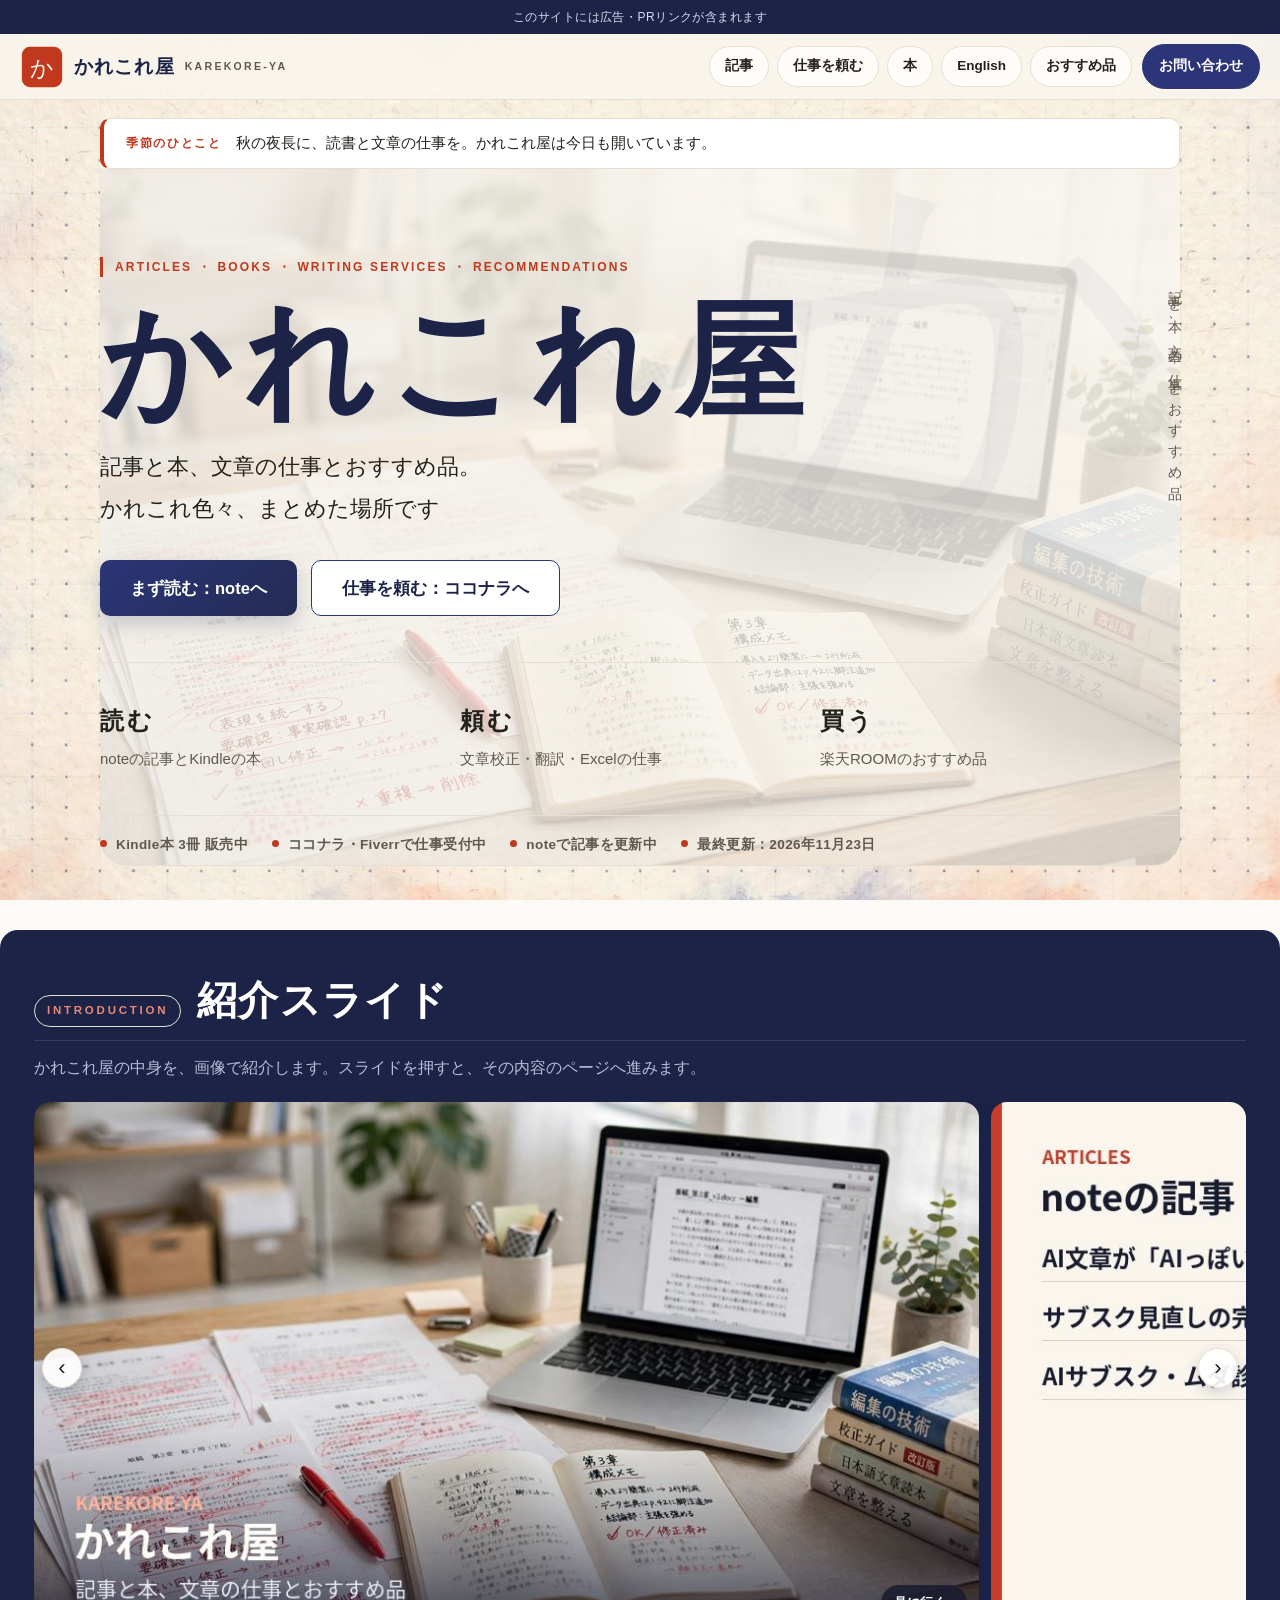
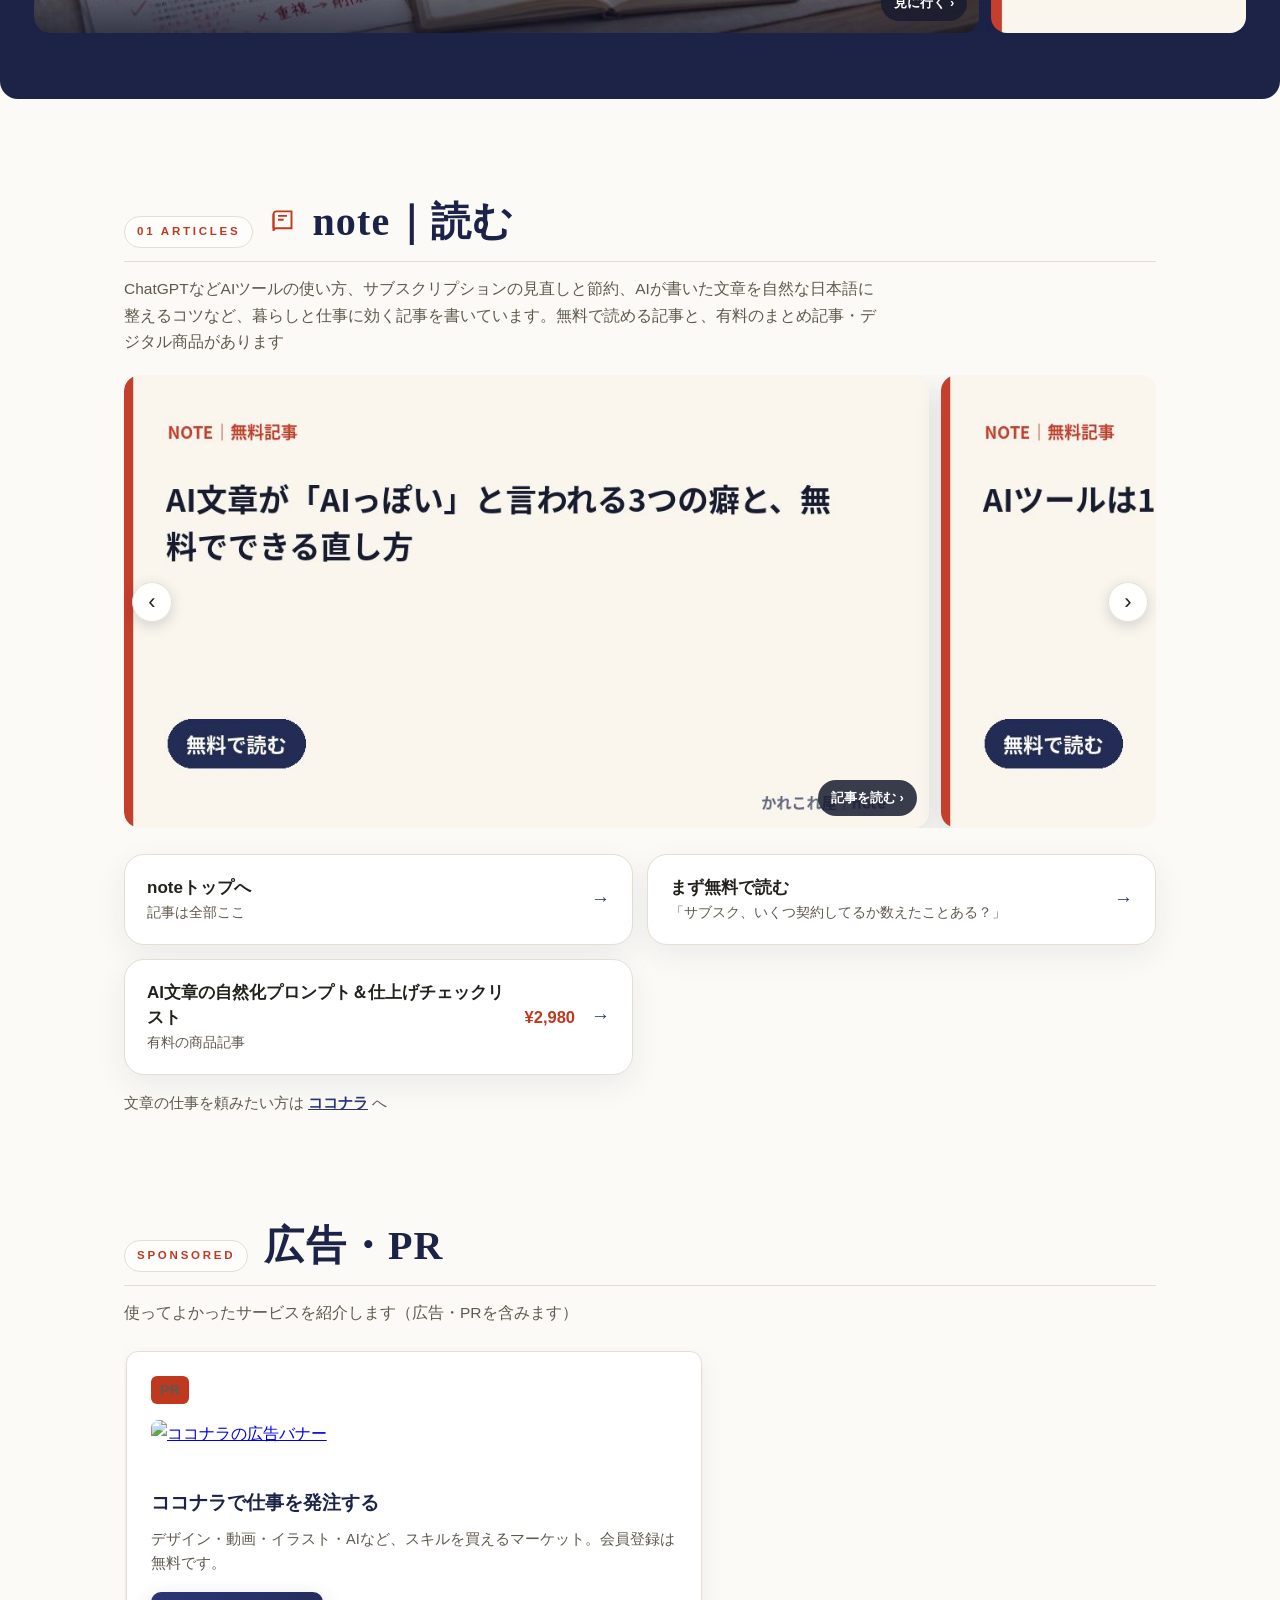
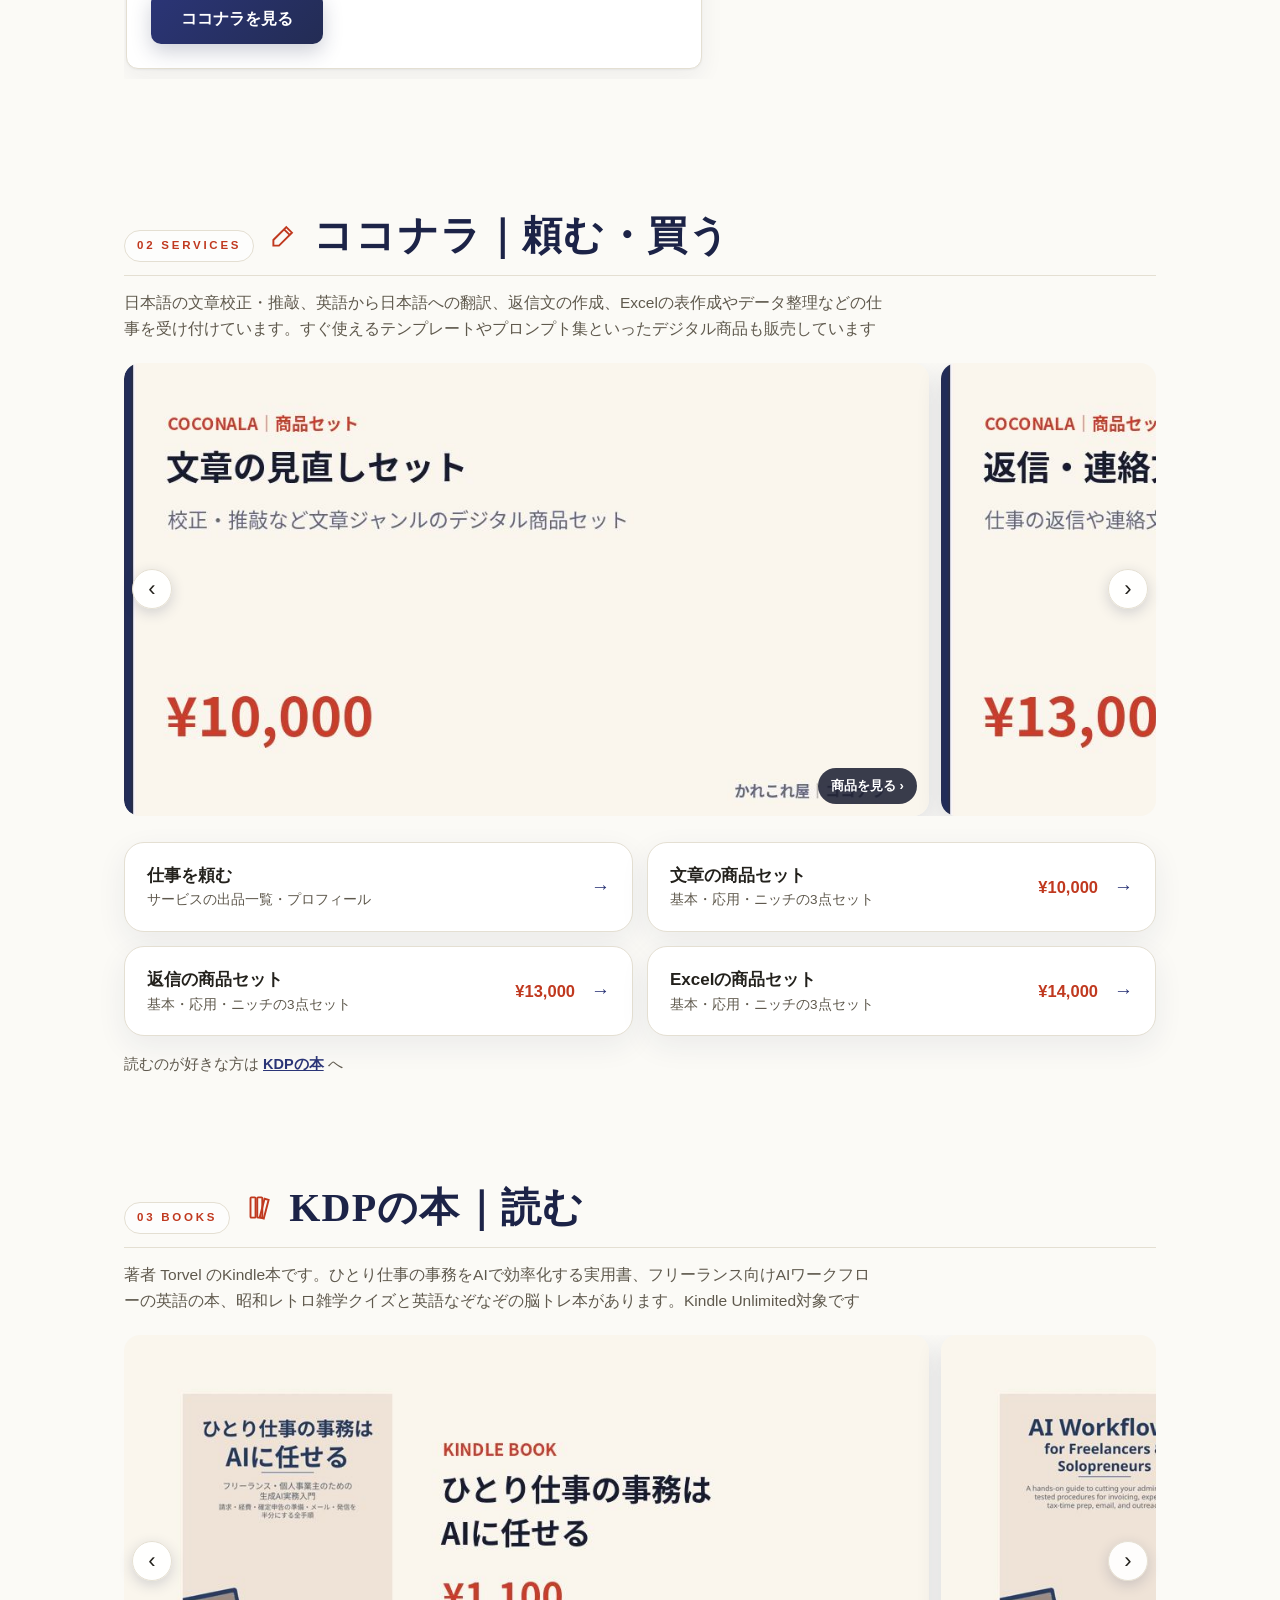
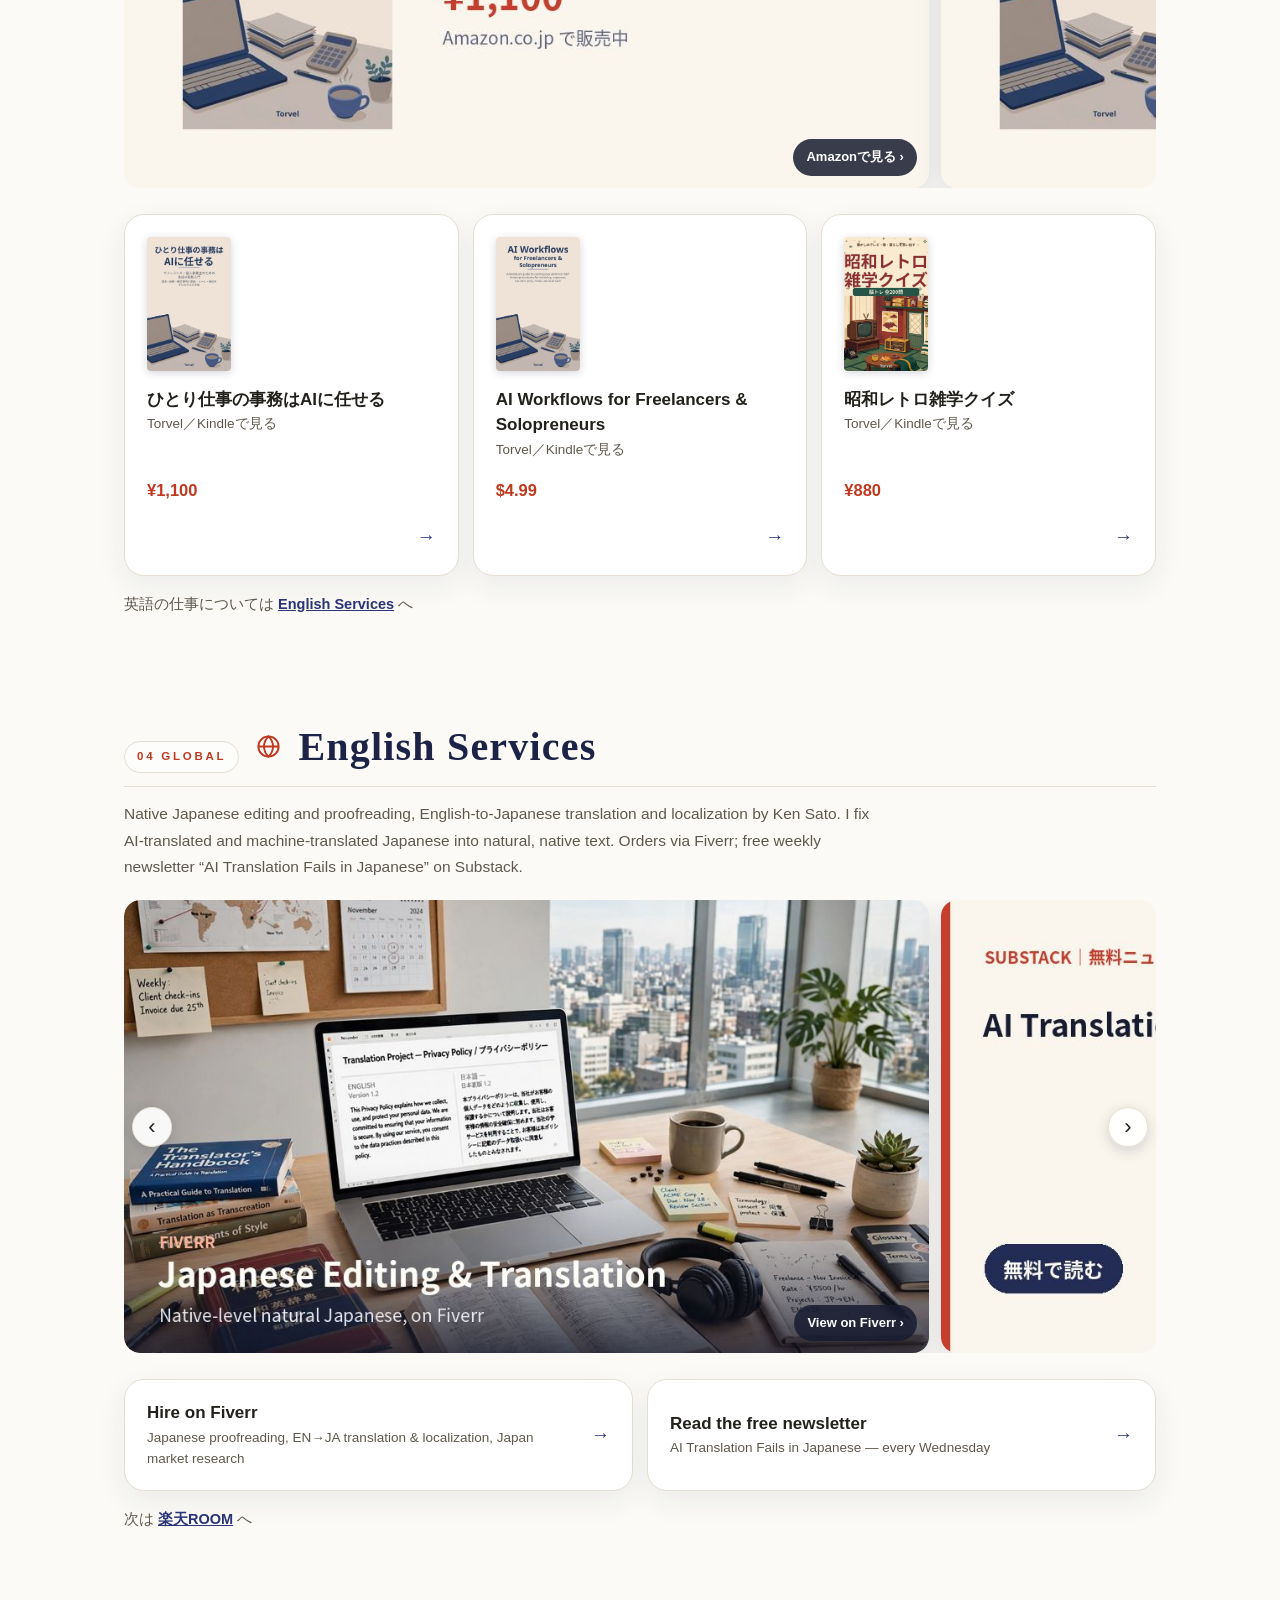
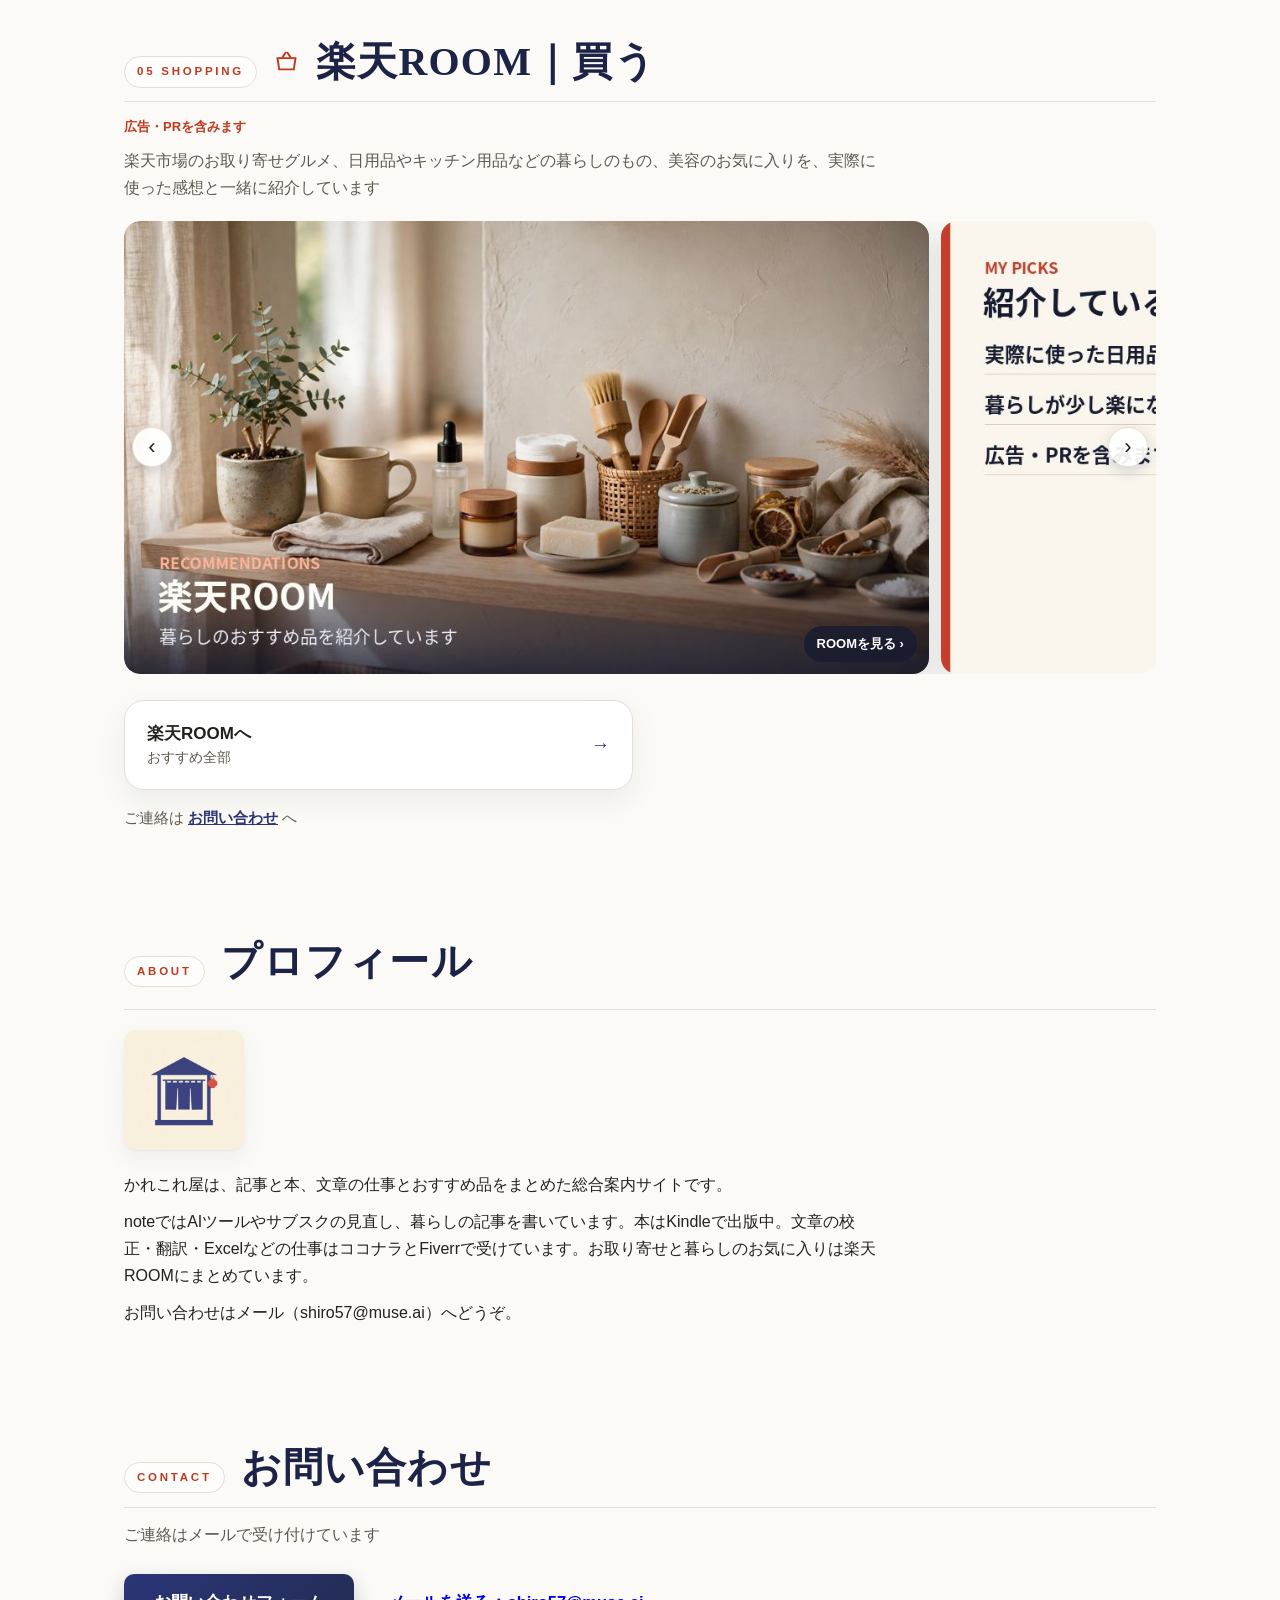
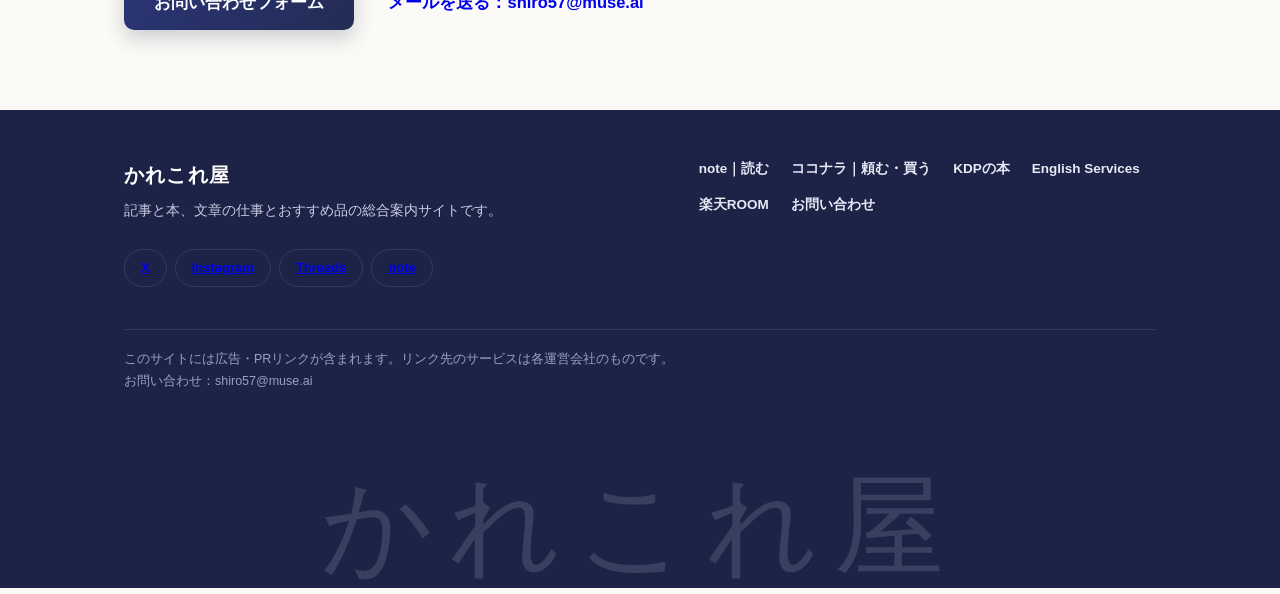
==== index.html @ 823bec9e "スマホ用ナビ修正とクリック計測を追加" ====
<!DOCTYPE html>
<html lang="ja">
<head>
<meta charset="UTF-8">
<meta name="viewport" content="width=device-width, initial-scale=1.0">
<title>かれこれ屋｜note・ココナラ・本・英語の仕事の総合案内</title>
<meta name="description" content="かれこれ屋は、noteの記事、Kindle本（著者Torvel）、ココナラでの文章校正・英日翻訳・Excelの仕事、Fiverrでの英語の仕事、楽天ROOMのおすすめ品をまとめた総合案内サイトです。">
<meta name="google-site-verification" content="1t5EFCHy7jXdYeujJz_6-UeLMoJrfFnSsvz6dBsn7J8">
<link rel="canonical" href="https://kendesk.github.io/">
<meta property="og:type" content="website">
<meta property="og:site_name" content="かれこれ屋">
<meta property="og:title" content="かれこれ屋｜note・ココナラ・本・英語の仕事の総合案内">
<meta property="og:description" content="記事と本、文章の仕事とおすすめ品。かれこれ色々、まとめた場所です。">
<meta property="og:url" content="https://kendesk.github.io/">
<meta property="og:image" content="https://kendesk.github.io/assets/ogp.jpg">
<meta property="og:image:width" content="1200">
<meta property="og:image:height" content="630">
<meta name="twitter:card" content="summary_large_image">
<meta name="twitter:title" content="かれこれ屋｜note・ココナラ・本・英語の仕事の総合案内">
<meta name="twitter:description" content="記事と本、文章の仕事とおすすめ品。かれこれ色々、まとめた場所です。">
<meta name="twitter:image" content="https://kendesk.github.io/assets/ogp.jpg">
<link rel="icon" href="favicon.ico">
<link rel="icon" type="image/png" sizes="192x192" href="assets/icon-192.png">
<link rel="apple-touch-icon" href="assets/apple-touch-icon.png">
<link rel="stylesheet" href="style.css">
<script type="application/ld+json">
{
  "@context": "https://schema.org",
  "@type": "ProfilePage",
  "mainEntity": {
    "@type": "Person",
    "name": "かれこれ屋",
    "description": "記事と本、文章の仕事とおすすめ品をまとめた総合案内サイト。",
    "email": "shiro57@muse.ai",
    "sameAs": [
      "https://note.com/yumi_ai_",
      "https://coconala.com/users/6410284",
      "https://www.fiverr.com/japanese_editor",
      "https://japaneseeditor.substack.com",
      "https://room.rakuten.co.jp/room_d8daecaa26/items",
      "https://www.instagram.com/yumi_826_",
      "https://www.threads.com/@yumi_826_",
      "https://x.com/japanese_editor"
    ]
  }
}
</script>
<script type="application/ld+json">
{"@context":"https://schema.org","@type":"FAQPage","mainEntity":[
{"@type":"Question","name":"仕事の依頼はどこからできますか？","acceptedAnswer":{"@type":"Answer","text":"ココナラとFiverrの各サービスページからお願いしています。"}},
{"@type":"Question","name":"料金の目安を教えてください","acceptedAnswer":{"@type":"Answer","text":"セットの目安は、文章 ¥10,000／返信 ¥13,000／Excel ¥14,000 です。単品サービスも各ページに載せています。"}},
{"@type":"Question","name":"納期はどれくらいですか？","acceptedAnswer":{"@type":"Answer","text":"内容によって変わります。各サービスページに目安を書いていますので、注文前にご確認ください。"}},
{"@type":"Question","name":"支払い方法は？","acceptedAnswer":{"@type":"Answer","text":"お支払いはココナラ／Fiverrの仕組みを通していただく形です。このサイトから直接お支払いいただくことはありません。"}},
{"@type":"Question","name":"本や有料記事はどこで買えますか？","acceptedAnswer":{"@type":"Answer","text":"本はAmazon（Kindle）、記事はnoteの各ページからご購入いただけます。"}}
]}
</script>
</head>
<body>
<p class="topbar">このサイトには広告・PRリンクが含まれます</p>

<header class="site-header">
  <a class="brand" href="#top" aria-label="かれこれ屋 トップへ">
    <span class="brand-mark" aria-hidden="true"><svg viewBox="0 0 48 48" width="44" height="44"><rect x="2" y="2" width="44" height="44" rx="9" fill="#C0391F"/><text x="24" y="34" text-anchor="middle" font-size="25" fill="#FFF7EA" font-family="Hiragino Mincho ProN, Yu Mincho, serif">か</text></svg></span>
    <span class="brand-name">かれこれ屋</span>
    <span class="brand-en">KAREKORE-YA</span>
  </a>
  <nav class="site-nav" aria-label="主な案内">
    <a href="#note">記事</a>
    <a href="#coconala">仕事を頼む</a>
    <a href="#books">本</a>
    <a href="#english">English</a>
    <a href="#room">おすすめ品</a>
    <a class="nav-cta" href="#contact">お問い合わせ</a>
  </nav>
</header>
<div class="season-bar"><span class="season-label">季節のひとこと</span><p>秋の夜長に、読書と文章の仕事を。かれこれ屋は今日も開いています。</p></div>

<header class="hero" id="top">
 <div class="hero-text">
  <p class="hero-kicker">ARTICLES ・ BOOKS ・ WRITING SERVICES ・ RECOMMENDATIONS</p>
  <h1>かれこれ屋</h1>
  <p class="hero-copy">記事と本、文章の仕事とおすすめ品。<br>かれこれ色々、まとめた場所です</p>
  <div class="hero-buttons">
    <a class="btn btn-main" href="https://note.com/yumi_ai_" data-goatcounter-click="note-yumi-ai">まず読む：noteへ</a>
    <a class="btn btn-sub" href="https://coconala.com/users/6410284" data-goatcounter-click="coconala-6410284">仕事を頼む：ココナラへ</a>
  </div>
  <ul class="hero-lines">
    <li><strong>読む</strong>noteの記事とKindleの本</li>
    <li><strong>頼む</strong>文章校正・翻訳・Excelの仕事</li>
    <li><strong>買う</strong>楽天ROOMのおすすめ品</li>
  </ul>
 </div>
 <p class="hero-vertical" aria-hidden="true">記事と本、文章の仕事とおすすめ品</p>
    <img class="hero-visual" src="assets/keyvisual2.svg" alt="かれこれ屋のキービジュアル（店先と作業机のイラスト）" width="640" height="360">
  <ul class="trust-line">
    <li>Kindle本 3冊 販売中</li>
    <li>ココナラ・Fiverrで仕事受付中</li>
    <li>noteで記事を更新中</li>
    <li>最終更新：2026年11月23日</li>
  </ul>
</header>

<section id="movie" aria-labelledby="h-movie">
  <div class="sec-head"><p class="sec-kicker">INTRODUCTION</p><h2 id="h-movie">紹介スライド</h2></div>
  <p class="sec-desc">かれこれ屋の中身を、画像で紹介します。スライドを押すと、その内容のページへ進みます。</p>
  <div class="carousel" role="group" aria-label="かれこれ屋の紹介スライド">
  <div class="car-track">
    <a class="car-slide" href="#note"><img src="assets/slide-intro-0.svg" alt="かれこれ屋の紹介" loading="lazy"><span class="car-badge">見に行く ›</span></a>
    <a class="car-slide" href="#note"><img src="assets/slide-intro-1.svg" alt="noteの記事の紹介" loading="lazy"><span class="car-badge">見に行く ›</span></a>
    <a class="car-slide" href="#coconala"><img src="assets/slide-intro-2.svg" alt="ココナラの仕事セット紹介" loading="lazy"><span class="car-badge">見に行く ›</span></a>
    <a class="car-slide" href="#books"><img src="assets/slide-intro-3.svg" alt="Kindleの本の紹介" loading="lazy"><span class="car-badge">見に行く ›</span></a>
    <a class="car-slide" href="#english"><img src="assets/slide-intro-4.svg" alt="英語の仕事の紹介" loading="lazy"><span class="car-badge">見に行く ›</span></a>
    <a class="car-slide" href="#room"><img src="assets/slide-intro-5.svg" alt="楽天ROOMの紹介" loading="lazy"><span class="car-badge">見に行く ›</span></a>
    </div>
  <button class="car-btn prev" type="button" aria-label="前のスライド">‹</button>
  <button class="car-btn next" type="button" aria-label="次のスライド">›</button>
</div>
</section>

<main>
  <section id="note" aria-labelledby="h-note">
    <div class="sec-head"><p class="sec-kicker">01 ARTICLES</p><span class="sec-icon" aria-hidden="true"><svg viewBox="0 0 24 24" fill="none" stroke="currentColor" stroke-width="1.7"><path d="M4 5.5A2.5 2.5 0 0 1 6.5 3H20v15H6.5A2.5 2.5 0 0 0 4 20.5z"/><path d="M4 18V5.5"/><path d="M8 7h8M8 10.5h5"/></svg></span><h2 id="h-note">note｜読む</h2></div>
    <p class="sec-desc">ChatGPTなどAIツールの使い方、サブスクリプションの見直しと節約、AIが書いた文章を自然な日本語に整えるコツなど、暮らしと仕事に効く記事を書いています。無料で読める記事と、有料のまとめ記事・デジタル商品があります</p>
  <div class="carousel" role="group" aria-label="noteの記事スライド">
  <div class="car-track">
    <a class="car-slide" href="https://note.com/yumi_ai_/n/n9e1829c6136e" target="_blank" rel="noopener" data-goatcounter-click="note-n9e1829c6136e"><img src="assets/slide-note-1.svg" alt="無料記事：AI文章がAIっぽいと言われる3つの癖と直し方" loading="lazy"><span class="car-badge">記事を読む ›</span></a>
    <a class="car-slide" href="https://note.com/yumi_ai_/n/nb60fb705a3b9" target="_blank" rel="noopener" data-goatcounter-click="note-nb60fb705a3b9"><img src="assets/slide-note-2.svg" alt="無料記事：AIツールは1つで十分？" loading="lazy"><span class="car-badge">記事を読む ›</span></a>
    <a class="car-slide" href="https://note.com/yumi_ai_/n/n2c1be35726ff" target="_blank" rel="noopener" data-goatcounter-click="note-n2c1be35726ff"><img src="assets/slide-note-3.svg" alt="有料記事：サブスク見直しの完全版 ¥500" loading="lazy"><span class="car-badge">記事を見る ›</span></a>
    <a class="car-slide" href="https://note.com/yumi_ai_/n/n2a3afb62d1fa" target="_blank" rel="noopener" data-goatcounter-click="note-n2a3afb62d1fa"><img src="assets/slide-note-4.svg" alt="有料記事：AI文章の自然化プロンプト＆仕上げチェックリスト ¥2,980" loading="lazy"><span class="car-badge">記事を見る ›</span></a>
    </div>
  <button class="car-btn prev" type="button" aria-label="前のスライド">‹</button>
  <button class="car-btn next" type="button" aria-label="次のスライド">›</button>
</div>
    <div class="cards">
      <a class="card" href="https://note.com/yumi_ai_" data-goatcounter-click="note-yumi-ai-2">
        <span class="card-body"><span class="card-title">noteトップへ</span><span class="card-sub">記事は全部ここ</span></span>
        <span class="card-arrow" aria-hidden="true">→</span>
      </a>
      <a class="card" href="https://note.com/yumi_ai_/n/n0670dca1ee95" data-goatcounter-click="note-n0670dca1ee95">
        <span class="card-body"><span class="card-title">まず無料で読む</span><span class="card-sub">「サブスク、いくつ契約してるか数えたことある？」</span></span>
        <span class="card-arrow" aria-hidden="true">→</span>
      </a>
      <a class="card" href="https://note.com/yumi_ai_/n/n2a3afb62d1fa" data-goatcounter-click="note-n2a3afb62d1fa-2">
        <span class="card-body"><span class="card-title">AI文章の自然化プロンプト＆仕上げチェックリスト</span><span class="card-sub">有料の商品記事</span></span>
        <span class="card-price">¥2,980</span>
        <span class="card-arrow" aria-hidden="true">→</span>
      </a>
    </div>
    <p class="next-one">文章の仕事を頼みたい方は <a href="#coconala">ココナラ</a> へ</p>
  </section>

  <section id="ads" aria-labelledby="h-ads">
    <div class="sec-head"><p class="sec-kicker">SPONSORED</p><h2 id="h-ads">広告・PR</h2></div>
    <p class="sec-desc">使ってよかったサービスを紹介します（広告・PRを含みます）</p>
    <div class="carousel" data-carousel>
      <div class="carousel-track" tabindex="0" aria-label="広告一覧（横にスワイプできます）">
        <article class="ad-card">
          <p class="ad-tag">PR</p>
          <a class="ad-banner" href="https://px.a8.net/svt/ejp?a8mat=4BGS15+4UG4VU+2PEO+1HYQ9T" rel="nofollow sponsored" data-goatcounter-click="px-ejp">
          <img border="0" width="300" height="250" alt="ココナラの広告バナー" src="https://www25.a8.net/svt/bgt?aid=261123305293&wid=006&eno=01&mid=s00000012624009064000&mc=1"></a>
          <img border="0" width="1" height="1" src="https://www10.a8.net/0.gif?a8mat=4BGS15+4UG4VU+2PEO+1HYQ9T" alt="">
          <h3>ココナラで仕事を発注する</h3>
          <p>デザイン・動画・イラスト・AIなど、スキルを買えるマーケット。会員登録は無料です。</p>
          <a class="btn btn-main ad-btn" href="https://px.a8.net/svt/ejp?a8mat=4BGS15+4UG4VU+2PEO+1HL85U" rel="nofollow sponsored" data-goatcounter-click="px-ejp-2">ココナラを見る</a>
          <img border="0" width="1" height="1" src="https://www19.a8.net/0.gif?a8mat=4BGS15+4UG4VU+2PEO+1HL85U" alt="">
        </article>
      </div>
      <div class="carousel-ui">
        <button type="button" class="car-btn" data-prev aria-label="前の広告">←</button>
        <div class="car-dots" data-dots></div>
        <button type="button" class="car-btn" data-next aria-label="次の広告">→</button>
      </div>
    </div>
  </section>

  <section id="coconala" aria-labelledby="h-coconala">
    <div class="sec-head"><p class="sec-kicker">02 SERVICES</p><span class="sec-icon" aria-hidden="true"><svg viewBox="0 0 24 24" fill="none" stroke="currentColor" stroke-width="1.7"><path d="M14.5 4.5l5 5L8 21H3v-5z"/><path d="M12.5 6.5l5 5"/></svg></span><h2 id="h-coconala">ココナラ｜頼む・買う</h2></div>
    <p class="sec-desc">日本語の文章校正・推敲、英語から日本語への翻訳、返信文の作成、Excelの表作成やデータ整理などの仕事を受け付けています。すぐ使えるテンプレートやプロンプト集といったデジタル商品も販売しています</p>
  <div class="carousel" role="group" aria-label="ココナラの商品スライド">
  <div class="car-track">
    <a class="car-slide" href="https://coconala.com/contents_market/pictures/cmwo9vpig04f87x0ih5ae8g9x" target="_blank" rel="noopener" data-goatcounter-click="coconala-cmwo9vpig04f87x0ih5ae8g9x"><img src="assets/slide-coconala-1.svg" alt="文章の見直しセット ¥10,000" loading="lazy"><span class="car-badge">商品を見る ›</span></a>
    <a class="car-slide" href="https://coconala.com/contents_market/pictures/cmwoa11kr04bb8y0hslo1z83c" target="_blank" rel="noopener" data-goatcounter-click="coconala-cmwoa11kr04bb8y0hslo1z83c"><img src="assets/slide-coconala-2.svg" alt="返信・連絡文セット ¥13,000" loading="lazy"><span class="car-badge">商品を見る ›</span></a>
    <a class="car-slide" href="https://coconala.com/contents_market/pictures/cmwoa7dzr04jl6i0iev1w757y" target="_blank" rel="noopener" data-goatcounter-click="coconala-cmwoa7dzr04jl6i0iev1w757y"><img src="assets/slide-coconala-3.svg" alt="Excelおまかせセット ¥14,000" loading="lazy"><span class="car-badge">商品を見る ›</span></a>
    </div>
  <button class="car-btn prev" type="button" aria-label="前のスライド">‹</button>
  <button class="car-btn next" type="button" aria-label="次のスライド">›</button>
</div>
    <div class="cards">
      <a class="card" href="https://coconala.com/users/6410284" data-goatcounter-click="coconala-6410284-2">
        <span class="card-body"><span class="card-title">仕事を頼む</span><span class="card-sub">サービスの出品一覧・プロフィール</span></span>
        <span class="card-arrow" aria-hidden="true">→</span>
      </a>
      <a class="card" href="https://coconala.com/contents_market/pictures/cmwo9vpig04f87x0ih5ae8g9x" data-goatcounter-click="coconala-cmwo9vpig04f87x0ih5ae8g9x-2">
        <span class="card-body"><span class="card-title">文章の商品セット</span><span class="card-sub">基本・応用・ニッチの3点セット</span></span>
        <span class="card-price">¥10,000</span>
        <span class="card-arrow" aria-hidden="true">→</span>
      </a>
      <a class="card" href="https://coconala.com/contents_market/pictures/cmwoa11kr04bb8y0hslo1z83c" data-goatcounter-click="coconala-cmwoa11kr04bb8y0hslo1z83c-2">
        <span class="card-body"><span class="card-title">返信の商品セット</span><span class="card-sub">基本・応用・ニッチの3点セット</span></span>
        <span class="card-price">¥13,000</span>
        <span class="card-arrow" aria-hidden="true">→</span>
      </a>
      <a class="card" href="https://coconala.com/contents_market/pictures/cmwoa7dzr04jl6i0iev1w757y" data-goatcounter-click="coconala-cmwoa7dzr04jl6i0iev1w757y-2">
        <span class="card-body"><span class="card-title">Excelの商品セット</span><span class="card-sub">基本・応用・ニッチの3点セット</span></span>
        <span class="card-price">¥14,000</span>
        <span class="card-arrow" aria-hidden="true">→</span>
      </a>
    </div>
    <p class="next-one">読むのが好きな方は <a href="#books">KDPの本</a> へ</p>
  </section>

  <section id="books" aria-labelledby="h-books">
    <div class="sec-head"><p class="sec-kicker">03 BOOKS</p><span class="sec-icon" aria-hidden="true"><svg viewBox="0 0 24 24" fill="none" stroke="currentColor" stroke-width="1.7"><rect x="4" y="3" width="4.5" height="18" rx="0.8"/><rect x="10" y="3" width="4.5" height="18" rx="0.8"/><path d="M16.5 4.2l3.6 1-4.3 16.6-3.6-1z"/></svg></span><h2 id="h-books">KDPの本｜読む</h2></div>
    <p class="sec-desc">著者 Torvel のKindle本です。ひとり仕事の事務をAIで効率化する実用書、フリーランス向けAIワークフローの英語の本、昭和レトロ雑学クイズと英語なぞなぞの脳トレ本があります。Kindle Unlimited対象です</p>
  <div class="carousel" role="group" aria-label="Kindleの本のスライド">
  <div class="car-track">
    <a class="car-slide" href="https://www.amazon.co.jp/dp/B0HS4YD887" target="_blank" rel="noopener" data-goatcounter-click="amazon-b0hs4yd887"><img src="assets/slide-book-1.svg" alt="ひとり仕事の事務はAIに任せる ¥1,100" loading="lazy"><span class="car-badge">Amazonで見る ›</span></a>
    <a class="car-slide" href="https://www.amazon.com/dp/B0HS5345XM" target="_blank" rel="noopener" data-goatcounter-click="amazon-b0hs5345xm"><img src="assets/slide-book-2.svg" alt="AI Workflows for Freelancers & Solopreneurs $4.99" loading="lazy"><span class="car-badge">Amazonで見る ›</span></a>
    <a class="car-slide" href="https://www.amazon.co.jp/dp/B0HSLB8LQ4" target="_blank" rel="noopener" data-goatcounter-click="amazon-b0hslb8lq4"><img src="assets/slide-book-3.svg" alt="昭和レトロ雑学クイズ ¥880" loading="lazy"><span class="car-badge">Amazonで見る ›</span></a>
    </div>
  <button class="car-btn prev" type="button" aria-label="前のスライド">‹</button>
  <button class="car-btn next" type="button" aria-label="次のスライド">›</button>
</div>
    <div class="cards">
      <a class="card book-card" href="https://www.amazon.co.jp/dp/B0HS4YD887" data-goatcounter-click="amazon-b0hs4yd887-2">
        <img src="assets/cover-hitori.jpg" alt="『ひとり仕事の事務はAIに任せる』の表紙" width="62" height="99" loading="lazy">
        <span class="card-body"><span class="card-title">ひとり仕事の事務はAIに任せる</span><span class="card-sub">Torvel／Kindleで見る</span></span>
        <span class="card-price">¥1,100</span>
        <span class="card-arrow" aria-hidden="true">→</span>
      </a>
      <a class="card book-card" href="https://www.amazon.com/dp/B0HS5345XM" data-goatcounter-click="amazon-b0hs5345xm-2">
        <img src="assets/cover-workflows.jpg" alt="Cover of 'AI Workflows for Freelancers & Solopreneurs'" width="62" height="99" loading="lazy">
        <span class="card-body"><span class="card-title">AI Workflows for Freelancers &amp; Solopreneurs</span><span class="card-sub">Torvel／Kindleで見る</span></span>
        <span class="card-price">$4.99</span>
        <span class="card-arrow" aria-hidden="true">→</span>
      </a>
      <a class="card book-card" href="https://www.amazon.co.jp/dp/B0HSLB8LQ4" data-goatcounter-click="amazon-b0hslb8lq4-2">
        <img src="assets/cover-showa.jpg" alt="『昭和レトロ雑学クイズ』の表紙" width="62" height="99" loading="lazy">
        <span class="card-body"><span class="card-title">昭和レトロ雑学クイズ</span><span class="card-sub">Torvel／Kindleで見る</span></span>
        <span class="card-price">¥880</span>
        <span class="card-arrow" aria-hidden="true">→</span>
      </a>
    </div>
    <p class="next-one">英語の仕事については <a href="#english">English Services</a> へ</p>
  </section>

  <section id="english" aria-labelledby="h-english" lang="en">
    <div class="sec-head"><p class="sec-kicker">04 GLOBAL</p><span class="sec-icon" aria-hidden="true"><svg viewBox="0 0 24 24" fill="none" stroke="currentColor" stroke-width="1.7"><circle cx="12" cy="12" r="9"/><path d="M3 12h18M12 3c2.7 2.6 4 5.7 4 9s-1.3 6.4-4 9c-2.7-2.6-4-5.7-4-9s1.3-6.4 4-9z"/></svg></span><h2 id="h-english">English Services</h2></div>
    <p class="sec-desc">Native Japanese editing and proofreading, English-to-Japanese translation and localization by Ken Sato. I fix AI-translated and machine-translated Japanese into natural, native text. Orders via Fiverr; free weekly newsletter “AI Translation Fails in Japanese” on Substack.</p>
  <div class="carousel" role="group" aria-label="English services slides">
  <div class="car-track">
    <a class="car-slide" href="https://www.fiverr.com/japanese_editor" target="_blank" rel="noopener" data-goatcounter-click="fiverr-japanese-editor"><img src="assets/slide-english-1.svg" alt="Fiverr: Japanese editing & translation" loading="lazy"><span class="car-badge">View on Fiverr ›</span></a>
    <a class="car-slide" href="https://japaneseeditor.substack.com" target="_blank" rel="noopener" data-goatcounter-click="japaneseeditor-top"><img src="assets/slide-english-2.svg" alt="Substack: AI Translation Fails in Japanese" loading="lazy"><span class="car-badge">Read the newsletter ›</span></a>
    </div>
  <button class="car-btn prev" type="button" aria-label="前のスライド">‹</button>
  <button class="car-btn next" type="button" aria-label="次のスライド">›</button>
</div>
    <div class="cards">
      <a class="card" href="https://www.fiverr.com/japanese_editor" data-goatcounter-click="fiverr-japanese-editor-2">
        <span class="card-body"><span class="card-title">Hire on Fiverr</span><span class="card-sub">Japanese proofreading, EN→JA translation &amp; localization, Japan market research</span></span>
        <span class="card-arrow" aria-hidden="true">→</span>
      </a>
      <a class="card" href="https://japaneseeditor.substack.com" data-goatcounter-click="japaneseeditor-top-2">
        <span class="card-body"><span class="card-title">Read the free newsletter</span><span class="card-sub">AI Translation Fails in Japanese — every Wednesday</span></span>
        <span class="card-arrow" aria-hidden="true">→</span>
      </a>
    </div>
    <p class="next-one">次は <a href="#room">楽天ROOM</a> へ</p>
  </section>

  <section id="room" aria-labelledby="h-room">
    <div class="sec-head"><p class="sec-kicker">05 SHOPPING</p><span class="sec-icon" aria-hidden="true"><svg viewBox="0 0 24 24" fill="none" stroke="currentColor" stroke-width="1.7"><path d="M4 9h16l-1.5 10h-13z"/><path d="M8 9l3.5-5.5M16 9L12.5 3.5"/></svg></span><h2 id="h-room">楽天ROOM｜買う</h2></div>
    <p class="pr-note">広告・PRを含みます</p>
    <p class="sec-desc">楽天市場のお取り寄せグルメ、日用品やキッチン用品などの暮らしのもの、美容のお気に入りを、実際に使った感想と一緒に紹介しています</p>
  <div class="carousel" role="group" aria-label="楽天ROOMのスライド">
  <div class="car-track">
    <a class="car-slide" href="https://room.rakuten.co.jp/room_d8daecaa26/items" target="_blank" rel="noopener" data-goatcounter-click="room-items"><img src="assets/slide-room-1.svg" alt="楽天ROOMのおすすめ品" loading="lazy"><span class="car-badge">ROOMを見る ›</span></a>
    <a class="car-slide" href="https://room.rakuten.co.jp/room_d8daecaa26/items" target="_blank" rel="noopener" data-goatcounter-click="room-items-2"><img src="assets/slide-room-2.svg" alt="楽天ROOM：実際に使ったものだけ紹介" loading="lazy"><span class="car-badge">ROOMを見る ›</span></a>
    </div>
  <button class="car-btn prev" type="button" aria-label="前のスライド">‹</button>
  <button class="car-btn next" type="button" aria-label="次のスライド">›</button>
</div>
    <div class="cards">
      <a class="card" href="https://room.rakuten.co.jp/room_d8daecaa26/items" data-goatcounter-click="room-items-3">
        <span class="card-body"><span class="card-title">楽天ROOMへ</span><span class="card-sub">おすすめ全部</span></span>
        <span class="card-arrow" aria-hidden="true">→</span>
      </a>
    </div>
    <p class="next-one">ご連絡は <a href="#contact">お問い合わせ</a> へ</p>
  </section>

  <section id="profile" aria-labelledby="h-profile">
    <div class="sec-head"><p class="sec-kicker">ABOUT</p><h2 id="h-profile">プロフィール</h2></div>
    <img class="profile-noren" src="assets/noren.jpg" alt="暖簾のある店先のイラスト" width="120" height="120" loading="lazy">
    <p>かれこれ屋は、記事と本、文章の仕事とおすすめ品をまとめた総合案内サイトです。</p>
    <p>noteではAIツールやサブスクの見直し、暮らしの記事を書いています。本はKindleで出版中。文章の校正・翻訳・Excelなどの仕事はココナラとFiverrで受けています。お取り寄せと暮らしのお気に入りは楽天ROOMにまとめています。</p>
    <p>お問い合わせはメール（shiro57@muse.ai）へどうぞ。</p>
  </section>

  <section id="contact" aria-labelledby="h-contact">
    <div class="sec-head"><p class="sec-kicker">CONTACT</p><h2 id="h-contact">お問い合わせ</h2></div>
    <p class="sec-desc">ご連絡はメールで受け付けています</p>
    <a class="btn btn-main contact-btn" href="https://docs.google.com/forms/d/e/1FAIpQLSeZ0RzQY3M6qY0OyFW7Gxz1m4c415ZFeMFHrwn8TUAwTNW_gw/viewform?usp=publish-editor" data-goatcounter-click="docs-viewform">お問い合わせフォーム</a>
    <a class="btn btn-ghost" href="mailto:shiro57@muse.ai">メールを送る：shiro57@muse.ai</a>
  </section>
</main>

<footer>
  <div class="footer-inner">
    <div class="footer-brand">
      <p class="footer-name">かれこれ屋</p>
      <p>記事と本、文章の仕事とおすすめ品の総合案内サイトです。</p>
    </div>
    <nav class="footer-nav" aria-label="フッター案内">
      <a href="#note">note｜読む</a>
      <a href="#coconala">ココナラ｜頼む・買う</a>
      <a href="#books">KDPの本</a>
      <a href="#english">English Services</a>
      <a href="#room">楽天ROOM</a>
      <a href="#contact">お問い合わせ</a>
    </nav>
    <div class="sns-row">
          <a href="https://x.com/japanese_editor" data-goatcounter-click="x-japanese-editor">X</a>
          <a href="https://www.instagram.com/yumi_826_/" data-goatcounter-click="instagram-yumi-826">Instagram</a>
          <a href="https://www.threads.com/@yumi_826_" data-goatcounter-click="threads-yumi-826">Threads</a>
          <a href="https://note.com/yumi_ai_" data-goatcounter-click="note-yumi-ai-3">note</a>
        </div>
        <p class="footer-note">このサイトには広告・PRリンクが含まれます。リンク先のサービスは各運営会社のものです。<br>お問い合わせ：shiro57@muse.ai</p>
  </div>
<p class="footer-big" aria-hidden="true">かれこれ屋</p>
</footer>

<script src="script.js"></script>

  <div class="mobile-cta">
    <a href="https://note.com/yumi_ai_" data-goatcounter-click="note-yumi-ai-4">まず読む：note</a>
    <a class="mobile-cta-main" href="https://coconala.com/users/6410284" data-goatcounter-click="coconala-6410284-3">仕事を頼む：ココナラ</a>
  </div>
<script data-goatcounter="https://karekoreya.goatcounter.com/count" async src="//gc.zgo.at/count.js"></script>
</body>
</html>
---- style.css ----
:root{
  --bg:#FBFAF6;
  --paper:#FFFFFF;
  --indigo:#2B3577;
  --indigo-dark:#1C2347;
  --shu:#C0391F;
  --ink:#23211C;
  --muted:#5F594D;
  --line:#E4DFD2;
  --shadow:0 1px 2px rgba(28,35,71,.05),0 8px 24px rgba(28,35,71,.06);
  --shadow-hover:0 2px 4px rgba(28,35,71,.06),0 14px 32px rgba(28,35,71,.10);
}
*{box-sizing:border-box;margin:0;padding:0}
html{scroll-behavior:smooth;scroll-padding-top:84px}
body{
  font-family:"Hiragino Kaku Gothic ProN","Hiragino Sans","Noto Sans JP",sans-serif;
  background:var(--bg);
  color:var(--ink);
  font-size:16px;
  line-height:1.7;
  -webkit-font-smoothing:antialiased;
}
img{max-width:100%}
a:focus-visible,button:focus-visible{outline:3px solid var(--indigo);outline-offset:2px}

/* トップバー（PR開示） */
.topbar{
  background:var(--indigo-dark);color:#D9DCF0;
  font-size:12px;letter-spacing:.04em;text-align:center;
  padding:7px 16px;
}

/* 固定ヘッダー */
.site-header{
  position:sticky;top:0;z-index:50;
  display:flex;align-items:center;justify-content:space-between;gap:16px;
  background:rgba(255,255,255,.92);backdrop-filter:blur(8px);
  border-bottom:1px solid var(--line);
  padding:10px 20px;
}
.brand{display:flex;align-items:center;gap:10px;text-decoration:none;color:var(--indigo-dark)}
.brand img{border-radius:9px;width:40px;height:40px}
.brand-name{font-size:19px;font-weight:800;letter-spacing:.06em}
.brand-en{font-size:10.5px;letter-spacing:.22em;color:var(--muted);font-weight:700}
.site-nav{display:flex;align-items:center;gap:4px}
.site-nav a{
  color:var(--ink);text-decoration:none;font-size:14px;font-weight:600;
  padding:9px 11px;border-radius:8px;white-space:nowrap;
}
.site-nav a:hover{background:#F0EEE6}
.site-nav a.nav-cta{
  background:var(--indigo);color:#fff;margin-left:8px;padding:10px 16px;border-radius:9px;
}
.site-nav a.nav-cta:hover{background:var(--indigo-dark)}

/* レイアウト幅 */
.hero,main{max-width:1080px;margin:0 auto;padding-left:24px;padding-right:24px}

/* ヒーロー */
.hero{padding-top:64px;padding-bottom:56px;border-bottom:1px solid var(--line)}
.hero-kicker{
  font-size:12px;font-weight:700;letter-spacing:.18em;color:var(--shu);margin-bottom:18px;
}
.hero h1{
  font-size:clamp(38px,6vw,56px);line-height:1.2;letter-spacing:.05em;color:var(--indigo-dark);font-weight:800;
}
.hero-copy{font-size:18px;line-height:1.85;margin-top:16px;max-width:640px}
.hero-buttons{display:flex;flex-wrap:wrap;gap:14px;margin-top:30px}
.btn{
  display:inline-flex;align-items:center;justify-content:center;
  text-decoration:none;min-height:56px;padding:0 30px;border-radius:10px;
  font-size:16.5px;font-weight:700;transition:background .15s ease,transform .15s ease;
}
.btn-main{background:var(--indigo);color:#fff}
.btn-main:hover{background:var(--indigo-dark)}
.btn-sub{background:var(--paper);color:var(--indigo-dark);border:1.5px solid var(--indigo)}
.btn-sub:hover{background:#EFF0F7}
.hero-lines{
  list-style:none;display:flex;flex-wrap:wrap;gap:12px 34px;margin-top:36px;
  border-top:1px solid var(--line);padding-top:20px;font-size:14.5px;color:var(--muted);
}
.hero-lines strong{color:var(--indigo-dark);margin-right:8px;letter-spacing:.06em}

/* セクション */
section{padding:72px 0 8px}
.sec-head{margin-bottom:8px}
.sec-kicker{font-size:11.5px;font-weight:700;letter-spacing:.24em;color:var(--shu);margin-bottom:6px}
h2{
  font-size:32px;color:var(--indigo-dark);font-weight:800;letter-spacing:.03em;line-height:1.35;
}
.sec-desc{color:var(--muted);font-size:15.5px;max-width:760px;margin:10px 0 20px}
.pr-note{font-size:13px;color:var(--shu);font-weight:700;margin-top:6px}

/* カード */
.cards{display:grid;grid-template-columns:1fr;gap:14px}
.card{
  display:flex;align-items:center;gap:16px;
  background:var(--paper);border:1px solid var(--line);border-radius:12px;
  padding:20px 22px;min-height:72px;
  text-decoration:none;color:var(--ink);box-shadow:var(--shadow);
  transition:box-shadow .18s ease,transform .18s ease,border-color .18s ease;
}
.card:hover{box-shadow:var(--shadow-hover);transform:translateY(-2px);border-color:#CFC8B2}
.card-body{flex:1;display:flex;flex-direction:column;gap:2px}
.card-title{font-size:17px;font-weight:700;line-height:1.5}
.card-sub{font-size:13.5px;color:var(--muted);line-height:1.55}
.card-price{font-weight:800;color:var(--shu);font-size:16.5px;white-space:nowrap}
.card-arrow{color:var(--indigo);font-size:19px;font-weight:700;transition:transform .18s ease}
.card:hover .card-arrow{transform:translateX(3px)}
.book-card img{border-radius:4px;width:62px;height:99px;object-fit:cover;flex-shrink:0;box-shadow:0 2px 8px rgba(28,35,71,.18)}
.next-one{margin-top:16px;font-size:14.5px;color:var(--muted)}
.next-one a{color:var(--indigo);font-weight:700}

/* 広告カルーセル（手動のみ） */
.carousel-track{
  display:flex;gap:14px;overflow-x:auto;scroll-snap-type:x mandatory;
  padding:4px 2px 10px;scrollbar-width:none;
}
.carousel-track::-webkit-scrollbar{display:none}
.ad-card{
  flex:0 0 88%;scroll-snap-align:start;
  background:var(--paper);border:1px solid var(--line);border-radius:12px;
  padding:24px;box-shadow:var(--shadow);
}
.ad-tag{
  display:inline-block;background:var(--shu);color:#fff;
  font-size:12px;font-weight:700;border-radius:6px;padding:2px 9px;margin-bottom:10px;
}
.ad-card h3{font-size:19px;margin-bottom:8px;color:var(--indigo-dark)}
.ad-card p{font-size:14.5px;color:var(--muted);margin-bottom:16px}
.ad-btn{min-height:52px;font-size:16px}
.carousel-ui{display:flex;align-items:center;justify-content:center;gap:16px;margin-top:4px}
.car-btn{
  width:48px;height:48px;border-radius:50%;
  border:1px solid var(--line);background:var(--paper);
  color:var(--indigo-dark);font-size:18px;cursor:pointer;
}
.car-btn:hover{background:#F0EEE6}
.car-dots{display:flex;gap:8px}
.car-dots button{
  width:12px;height:12px;border-radius:50%;border:none;cursor:pointer;
  background:#D8CFAF;padding:0;
}
.car-dots button[aria-current="true"]{background:var(--shu)}

/* プロフィール・連絡先 */
.profile-noren{border-radius:12px;margin:6px 0 12px;box-shadow:var(--shadow)}
#profile p{margin-bottom:10px;max-width:760px}
.contact-btn{margin-top:6px}

/* フッター */
footer{background:var(--indigo-dark);color:#C9CCE2;margin-top:72px}
.footer-inner{
  max-width:1080px;margin:0 auto;padding:48px 24px 40px;
  display:grid;grid-template-columns:1fr;gap:26px;font-size:13.5px;
}
.footer-name{font-size:20px;font-weight:800;color:#fff;letter-spacing:.06em;margin-bottom:8px}
.footer-nav{display:flex;flex-wrap:wrap;gap:8px 22px}
.footer-nav a{color:#E7E9F5;text-decoration:none;font-weight:600}
.footer-nav a:hover{text-decoration:underline}
.footer-note{color:#9BA0BE;font-size:12.5px;line-height:1.8;border-top:1px solid #333B66;padding-top:18px}

@media (min-width:720px){
  .cards{grid-template-columns:1fr 1fr}
  #books .cards{grid-template-columns:repeat(3,1fr)}
  #books .card{flex-direction:column;align-items:flex-start;padding:22px}
  #books .book-card img{width:84px;height:134px}
  #books .card-arrow{align-self:flex-end}
  .ad-card{flex-basis:56%}
  .footer-inner{grid-template-columns:1.2fr 1fr}
  .footer-note{grid-column:1 / -1}
}
@media (max-width:719px){
  .site-nav a:not(.nav-cta){display:none}
  .hero{padding-top:44px}
  .hero h1{font-size:40px}
  .btn{width:100%}
}

/* ヒーロー2カラム＋紹介動画 */
.hero-visual{width:100%;height:auto;border-radius:14px;box-shadow:var(--shadow);margin-top:28px}
.intro-video{width:100%;height:auto;border-radius:14px;box-shadow:var(--shadow);background:#000}
@media (min-width:900px){
  .hero{display:grid;grid-template-columns:1.05fr .95fr;gap:44px;align-items:center}
  .hero-visual{margin-top:0}
  .intro-video{max-width:860px}
}

/* 信頼の1行（ヒーロー直下） */
.trust-line{
  list-style:none;display:flex;flex-wrap:wrap;gap:8px 0;margin-top:34px;
  border-top:1px solid var(--line);padding-top:18px;
  font-size:13.5px;color:var(--muted);font-weight:600;
}
.trust-line li:not(:last-child)::after{content:"／";margin:0 12px;color:var(--line)}
@media (min-width:900px){ .hero .trust-line{grid-column:1 / -1} }

/* ===== おしゃれ化レイヤー（2026-11-23） ===== */
/* 見出しは明朝で編集的に */
h1,h2,.brand-name,.footer-name{
  font-family:"Hiragino Mincho ProN","Hiragino Mincho Pro","Yu Mincho","YuMincho","Noto Serif JP",serif;
}
.hero{
  position:relative;
  background:
    radial-gradient(640px 340px at 88% 8%, rgba(192,57,31,.07), transparent 60%),
    radial-gradient(760px 420px at 8% 0%, rgba(43,53,119,.08), transparent 60%);
}
.hero::after{
  content:"か";position:absolute;right:2%;top:6px;z-index:0;
  font-family:"Hiragino Mincho ProN","Yu Mincho",serif;
  font-size:300px;line-height:1;color:rgba(43,53,119,.045);pointer-events:none;
}
.hero-text,.hero-visual{position:relative;z-index:1}
.hero-visual{
  border:1px solid var(--line);
  box-shadow:14px 14px 0 rgba(192,57,31,.85), var(--shadow);
  border-radius:6px;
}
.hero h1{letter-spacing:.1em}
.hero-kicker{border-left:3px solid var(--shu);padding-left:12px}
/* セクション見出し：番号つきキッカーと細い線 */
.sec-head{display:flex;align-items:baseline;gap:16px;border-bottom:1px solid var(--line);padding-bottom:12px;margin-bottom:14px}
.sec-head .sec-kicker{margin-bottom:0;white-space:nowrap}
.sec-head h2{border:none}
/* カード：ホバーで朱のライン */
.card{position:relative;overflow:hidden}
.card::before{
  content:"";position:absolute;left:0;top:0;bottom:0;width:3px;
  background:var(--shu);transform:scaleY(0);transition:transform .22s ease;transform-origin:top;
}
.card:hover::before{transform:scaleY(1)}
/* 紹介動画セクションは藍の帯で締める */
#movie{
  background:var(--indigo-dark);border-radius:18px;
  padding:44px 34px 40px;margin-top:64px;
}
#movie h2{color:#fff}
#movie .sec-desc{color:#B9BDD8}
#movie .sec-kicker{color:#E88A76}
#movie .sec-head{border-bottom-color:#333B66}
/* 信頼の1行を実績ストリップ風に */
.trust-line li{letter-spacing:.03em}
.trust-line li::before{content:"";display:inline-block;width:7px;height:7px;background:var(--shu);border-radius:50%;margin-right:9px;vertical-align:2px}
.trust-line li:not(:last-child)::after{content:""}
/* スクロールでふわりと出す（控えめに） */
.reveal{opacity:0;transform:translateY(14px);transition:opacity .6s ease,transform .6s ease}
.reveal.in{opacity:1;transform:none}
@media (prefers-reduced-motion: reduce){
  .reveal{opacity:1;transform:none;transition:none}
}

/* ===== 追加セクション（2026-11-23 第3弾） ===== */
.news-list{list-style:none}
.news-list li{display:flex;gap:16px;padding:11px 2px;border-bottom:1px solid var(--line);font-size:15px}
.news-list time{color:var(--shu);font-weight:700;white-space:nowrap;font-size:14px;padding-top:1px}
.pickup-card h3{font-size:19px}
.sub-h{font-size:17px;margin:28px 0 10px}
.price-table{width:100%;border-collapse:collapse;font-size:15px;background:#fff;border:1px solid var(--line);border-radius:10px;overflow:hidden}
.price-table th,.price-table td{padding:12px 14px;text-align:left;border-bottom:1px solid var(--line)}
.price-table thead th{background:var(--indigo);color:#fff;font-size:14px}
.price-table tbody tr:last-child td{border-bottom:none}
.price-table td:last-child{font-weight:700;white-space:nowrap}
.price-note{font-size:13px;color:var(--muted);margin-top:8px}
.faq-list details{background:#fff;border:1px solid var(--line);border-radius:12px;padding:16px 18px;margin-bottom:10px}
.faq-list summary{font-weight:700;cursor:pointer;font-size:16px}
.faq-list details p{margin-top:10px;font-size:15px;color:#333}
.mobile-cta{display:none}
.sns-row{display:flex;gap:8px;flex-wrap:wrap;margin-bottom:16px}
.sns-row a{border:1px solid #333B66;border-radius:999px;padding:7px 16px;font-size:13px;font-weight:700}
.sns-row a:hover{background:#333B66;text-decoration:none}
@media (max-width:719px){
  .mobile-cta{
    display:flex;gap:8px;position:fixed;left:0;right:0;bottom:0;z-index:60;
    background:rgba(255,255,255,.96);border-top:1px solid var(--line);
    padding:10px 12px calc(10px + env(safe-area-inset-bottom));
  }
  .mobile-cta a{
    flex:1;text-align:center;border:1.5px solid var(--indigo);color:var(--indigo);
    border-radius:999px;padding:11px 6px;font-weight:700;font-size:14px;background:#fff;
  }
  .mobile-cta a.mobile-cta-main{background:var(--indigo);color:#fff}
  .mobile-cta a:hover{text-decoration:none}
  body{padding-bottom:72px}
  .news-list li{flex-direction:column;gap:2px}
}

/* ===== 第4弾（2026-11-23） ===== */
.brand-mark{display:inline-flex}
.brand-mark svg{display:block;border-radius:10px}
.substack-embed{margin-top:14px}
.substack-embed iframe{width:100%;max-width:480px;height:150px;border:1px solid var(--line);border-radius:12px;background:#fff}
.search-box{width:100%;padding:13px 16px;font-size:16px;border:1.5px solid var(--line);border-radius:999px;margin-bottom:22px;background:#fff;color:var(--ink)}
.search-box:focus{outline:2px solid var(--indigo);outline-offset:1px}
@media (prefers-color-scheme: dark){
  :root{--bg:#13151E;--ink:#ECEEF4;--muted:#A3A8BE;--line:#2B2F47}
  body{background:var(--bg)}
  .site-header{background:rgba(19,21,30,.94);border-bottom-color:var(--line)}
  .site-nav a{color:var(--ink)}
  .card,.faq-list details,.price-table{background:#1C1F2E}
  .card p,.faq-list details p{color:#C6CADB}
  .contact-box{background:#1C1F2E}
  .hero-lead,.sec-desc{color:#B9BDD2}
  .trust-line{color:#B9BDD2}
  .btn-ghost{background:transparent;color:var(--ink);border-color:#4A4F6E}
  .search-box{background:#1C1F2E}
  .mobile-cta{background:rgba(19,21,30,.96)}
  .mobile-cta a{background:#1C1F2E;color:var(--ink);border-color:#4A4F6E}
  .news-list li{border-bottom-color:var(--line)}
  #movie{background:#0E1120}
  .substack-embed iframe{background:#1C1F2E}
}

/* ===== 第5弾 おしゃれ化（2026-11-23） ===== */
/* 1. 薄い格子の和風パターン */
body{
  background-image:
    repeating-linear-gradient(0deg, rgba(43,53,119,.035) 0 1px, transparent 1px 30px),
    repeating-linear-gradient(90deg, rgba(43,53,119,.035) 0 1px, transparent 1px 30px);
}
/* 5. 季節のひとこと帯 */
.season-bar{
  max-width:1080px;margin:18px auto 0;padding:12px 22px;
  display:flex;gap:14px;align-items:center;
  background:#fff;border:1px solid var(--line);border-left:4px solid var(--shu);border-radius:10px;
}
.season-label{font-size:12px;font-weight:700;color:var(--shu);letter-spacing:.14em;white-space:nowrap}
.season-bar p{font-size:14.5px}
/* 2. 縦書きアクセント */
.hero-vertical{
  writing-mode:vertical-rl;letter-spacing:.34em;font-size:14px;color:var(--muted);
  font-family:"Hiragino Mincho ProN","Yu Mincho",serif;
  position:absolute;right:-6px;top:110px;z-index:1;
}
@media (max-width:899px){.hero-vertical{display:none}}
/* 4. セクションアイコン */
.sec-icon{display:inline-flex;color:var(--shu);flex:none}
.sec-icon svg{width:27px;height:27px}
/* 3. フッターの大きな屋号 */
.footer-big{
  font-family:"Hiragino Mincho ProN","Yu Mincho",serif;
  font-size:clamp(56px,10vw,110px);line-height:1.1;letter-spacing:.14em;
  color:rgba(255,255,255,.13);text-align:center;margin:34px 0 6px;user-select:none;
}
@media (prefers-color-scheme: dark){
  body{background-image:repeating-linear-gradient(0deg, rgba(160,170,220,.05) 0 1px, transparent 1px 30px),repeating-linear-gradient(90deg, rgba(160,170,220,.05) 0 1px, transparent 1px 30px)}
  .season-bar{background:#1C1F2E}
}

/* 広告バナー画像 */
.ad-banner{display:block;margin-bottom:12px}
.ad-banner img{max-width:100%;height:auto;border-radius:8px}

/* ===== 第6弾 ファーストビュー刷新（2026-11-23） ===== */
.hero{display:block;padding:88px 0 8px;min-height:0}
.hero h1{
  font-size:clamp(74px,11.5vw,128px);line-height:1.04;letter-spacing:.1em;margin:20px 0 14px;
}
html[lang="en"] .hero h1{font-size:clamp(42px,6.5vw,72px);letter-spacing:.01em}
.hero-copy{font-size:clamp(18px,2.3vw,22px);line-height:1.9}
.hero::after{font-size:400px;top:-30px;right:0}
.hero-lines{
  display:grid;grid-template-columns:repeat(3,1fr);gap:0;
  border-top:1px solid var(--line);margin-top:46px;list-style:none;
}
.hero-lines li{padding:18px 20px 4px 0;font-size:15px;color:var(--muted)}
.hero-lines li strong{
  display:block;font-family:"Hiragino Mincho ProN","Yu Mincho",serif;
  font-size:24px;color:var(--ink);margin-bottom:4px;letter-spacing:.14em;
}
.hero-visual{width:100%;height:auto;max-height:560px;object-fit:cover;margin-top:38px}
main section{padding-top:96px}
section h2, .sec-head h2{font-size:clamp(30px,4.2vw,40px)}
@keyframes rise{from{opacity:0;transform:translateY(18px)}to{opacity:1;transform:none}}
.hero-kicker,.hero h1,.hero-copy,.hero-buttons,.hero-lines,.hero-visual{
  animation:rise .8s cubic-bezier(.2,.6,.2,1) both;
}
.hero h1{animation-delay:.08s}
.hero-copy{animation-delay:.16s}
.hero-buttons{animation-delay:.24s}
.hero-lines{animation-delay:.32s}
.hero-visual{animation-delay:.4s}
@media (max-width:719px){
  .hero{padding-top:56px}
  .hero-lines{grid-template-columns:1fr}
  .hero-lines li{padding:12px 0 2px}
  main section{padding-top:64px}
}
@media (prefers-reduced-motion: reduce){
  .hero-kicker,.hero h1,.hero-copy,.hero-buttons,.hero-lines,.hero-visual{animation:none}
}

/* ===== 第7弾 今風レイヤー（2026-11-23） ===== */
.hero{
  background-image:url("assets/hero-bg.svg");
  background-size:cover;background-position:center top;
  border-radius:0 0 28px 28px;
}
.card{border-radius:20px;box-shadow:0 10px 30px rgba(35,44,84,.07)}
.btn-main{
  background:linear-gradient(135deg,#2B3577,#232C54);
  box-shadow:0 8px 20px rgba(35,44,84,.22);
}
.hero-visual{border-radius:20px;box-shadow:0 24px 48px rgba(35,44,84,.16)}
.sec-kicker{
  background:rgba(255,255,255,.65);border:1px solid var(--line);
  padding:5px 12px;border-radius:999px;display:inline-block;
}
#movie .sec-kicker{background:transparent}
@media (prefers-color-scheme: dark){
  .hero{background-image:none}
  .sec-kicker{background:#1C1F2E}
}

/* ===== 第8弾 全体背景画像（2026-11-23） ===== */
body{
  background-image:url("assets/page-bg.svg");
  background-size:cover;background-position:center top;background-attachment:fixed;
}
@media (prefers-color-scheme: dark){
  body{background-image:none}
}

/* ===== 第9弾 ヒーロー背景写真化（2026-11-23） ===== */
.hero{
  background-image:linear-gradient(rgba(250,246,238,.88), rgba(250,246,238,.78)), url("assets/hero-biz.svg");
  background-size:cover;background-position:center;
}
.hero-visual{display:none}
.hero .trust-line{margin-top:40px}
@media (prefers-color-scheme: dark){
  .hero{background-image:linear-gradient(rgba(16,18,28,.88), rgba(16,18,28,.82)), url("assets/hero-biz.svg")}
}
.sec-video{width:100%;border-radius:16px;margin:6px 0 26px;background:#14161F;aspect-ratio:16/9}


/* ===== 第11弾 紹介スライド（手動スワイプ） ===== */
.carousel{position:relative;margin:6px 0 26px}
.car-track{
  display:flex;gap:12px;overflow-x:auto;scroll-snap-type:x mandatory;
  scrollbar-width:none;border-radius:16px;-webkit-overflow-scrolling:touch;
}
.car-track::-webkit-scrollbar{display:none}
.car-slide{
  position:relative;flex:0 0 92%;scroll-snap-align:center;border-radius:16px;overflow:hidden;
  box-shadow:0 10px 26px rgba(35,44,84,.12);display:block;
}
.car-slide img{width:100%;height:auto;display:block}
.car-badge{
  position:absolute;right:12px;bottom:12px;background:rgba(24,28,48,.85);color:#fff;
  font-size:13px;font-weight:700;padding:7px 13px;border-radius:999px;
}
.car-btn{
  position:absolute;top:50%;transform:translateY(-50%);z-index:2;
  width:40px;height:40px;border-radius:50%;border:1px solid var(--line);
  background:rgba(255,255,255,.92);color:var(--ink);font-size:22px;line-height:1;cursor:pointer;
  box-shadow:0 4px 14px rgba(35,44,84,.18);
}
.car-btn.prev{left:8px}
.car-btn.next{right:8px}
@media (min-width:720px){ .car-slide{flex-basis:78%} }
@media (prefers-color-scheme: dark){ .car-btn{background:rgba(28,31,46,.92);color:var(--ink)} }

/* ===== 第10弾 セクションナビ復活＋スタイリッシュ化（2026-11-23） ===== */
.site-header{flex-wrap:wrap;background:rgba(250,246,238,.85);backdrop-filter:blur(14px)}
.site-nav{gap:8px}
.site-nav a{
  border:1px solid var(--line);border-radius:999px;padding:8px 15px;
  background:rgba(255,255,255,.65);font-size:13.5px;
  transition:transform .15s ease, background .15s ease, color .15s ease;
}
.site-nav a:hover{background:var(--indigo);color:#fff;border-color:var(--indigo);transform:translateY(-1px)}
.site-nav a.nav-cta{border-radius:999px;border:1px solid var(--indigo);margin-left:2px}
@media (max-width:719px){
  .site-header{padding:10px 14px 12px}
  .site-nav{
    order:3;flex-basis:100%;overflow-x:auto;flex-wrap:nowrap;
    padding:6px 2px 2px;scrollbar-width:none;-webkit-overflow-scrolling:touch;
  }
  .site-nav::-webkit-scrollbar{display:none}
  .site-nav a:not(.nav-cta){display:inline-flex;flex:0 0 auto}
  .site-nav a{flex:0 0 auto}
}
@media (prefers-color-scheme: dark){
  .site-header{background:rgba(19,21,30,.85)}
  .site-nav a{background:rgba(255,255,255,.06)}
  .site-nav a:hover{background:var(--indigo);color:#fff}
}
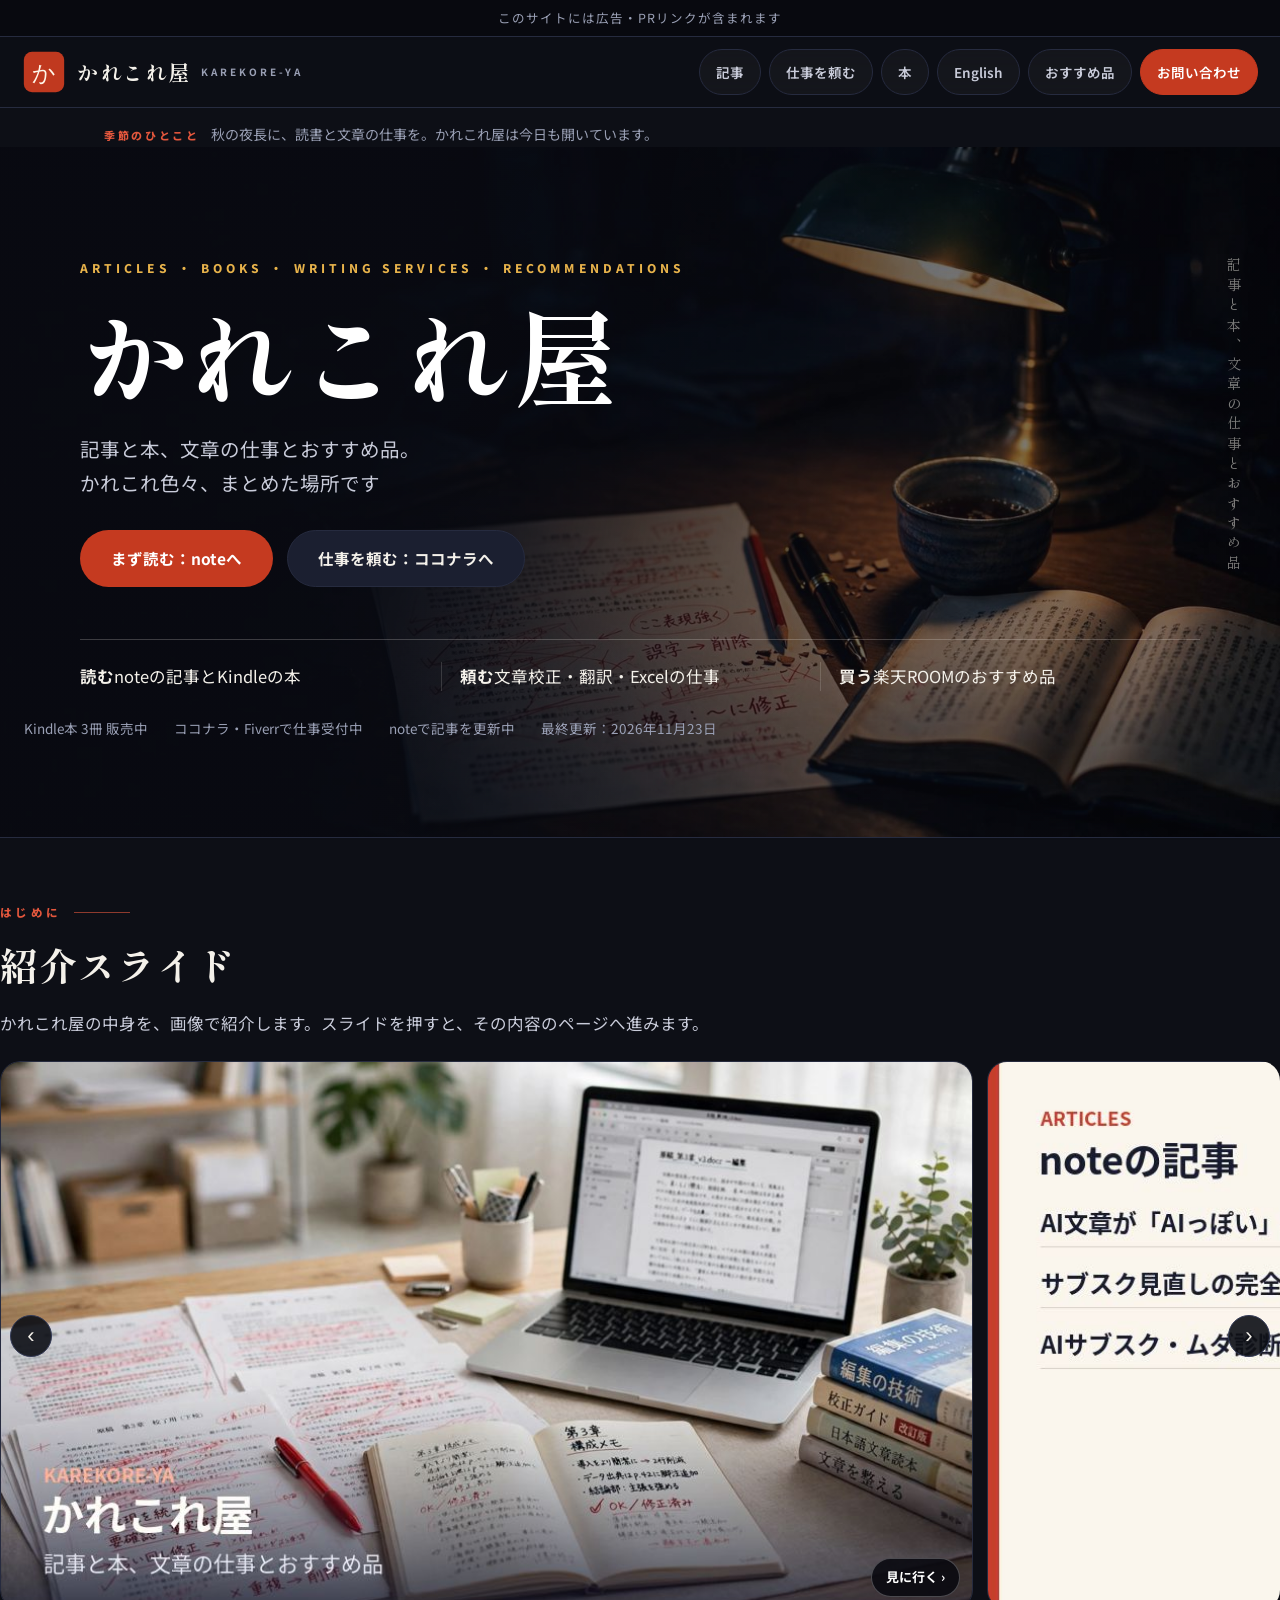
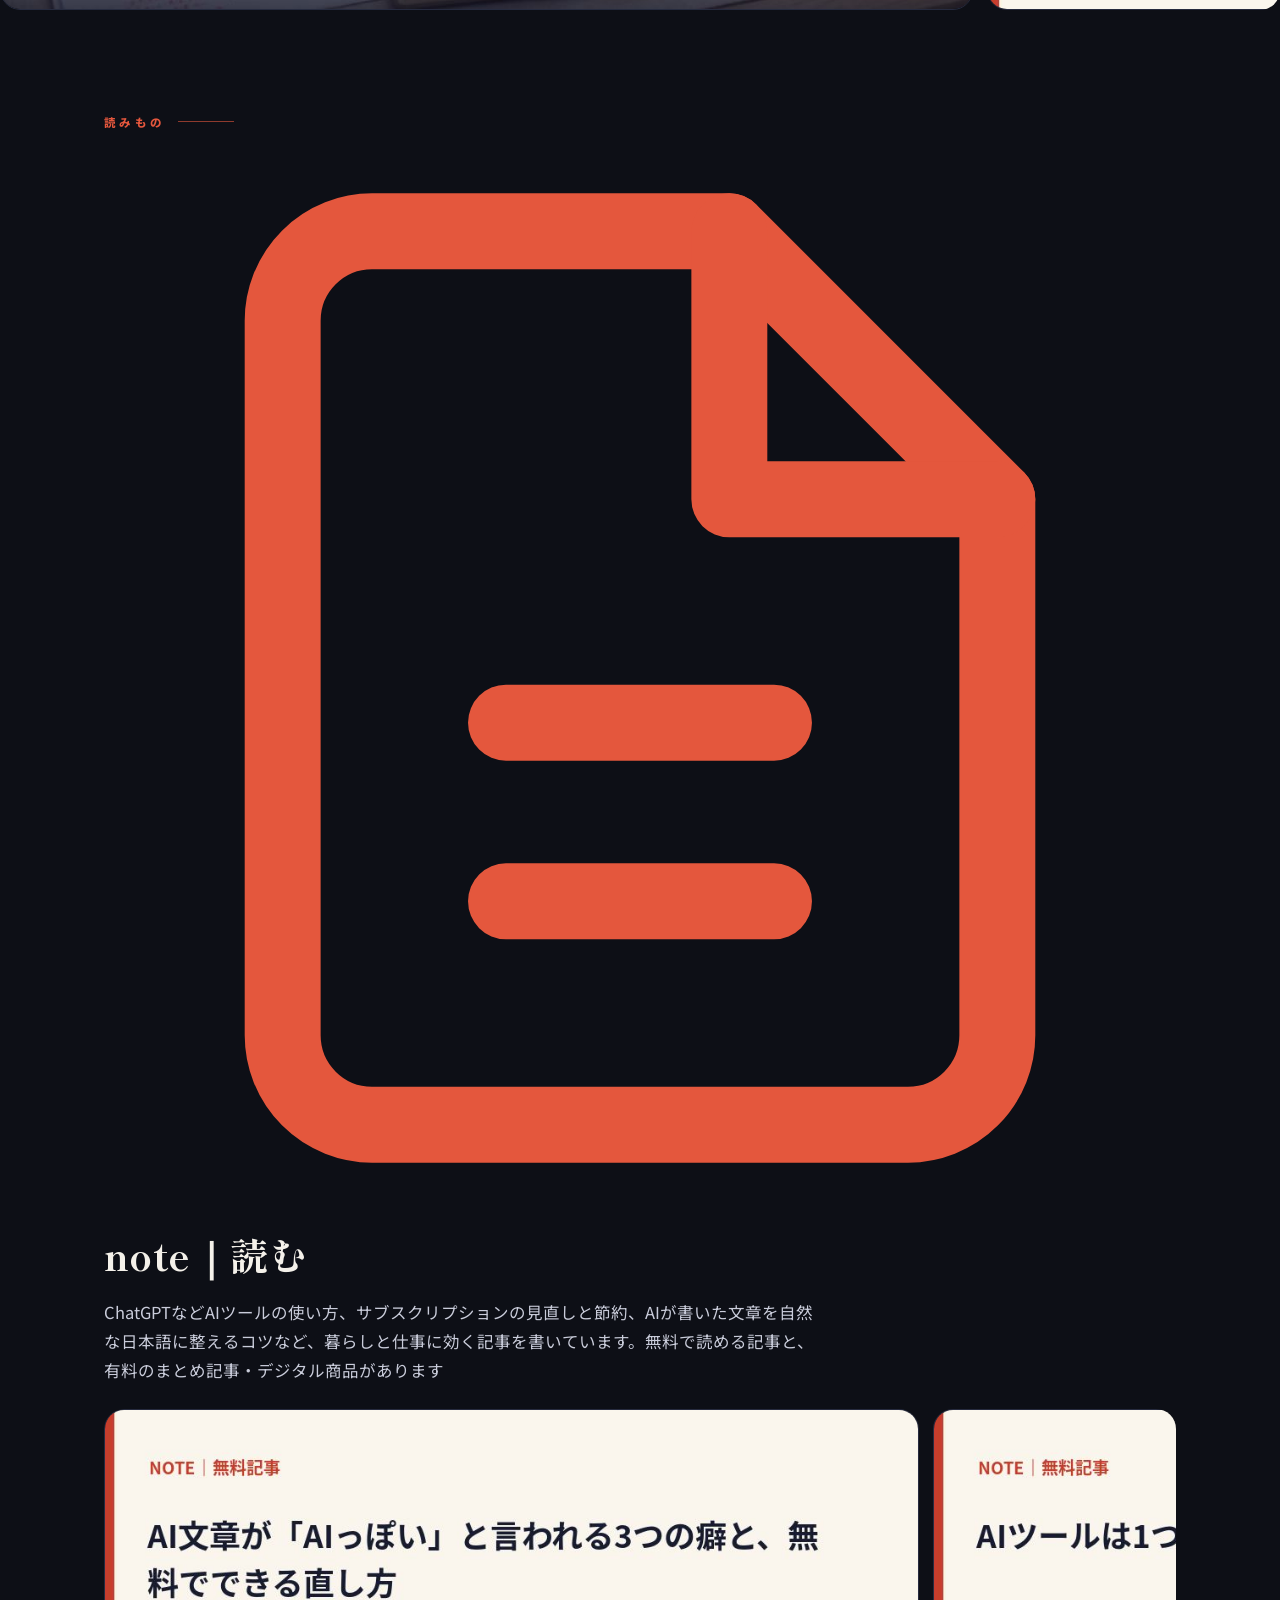
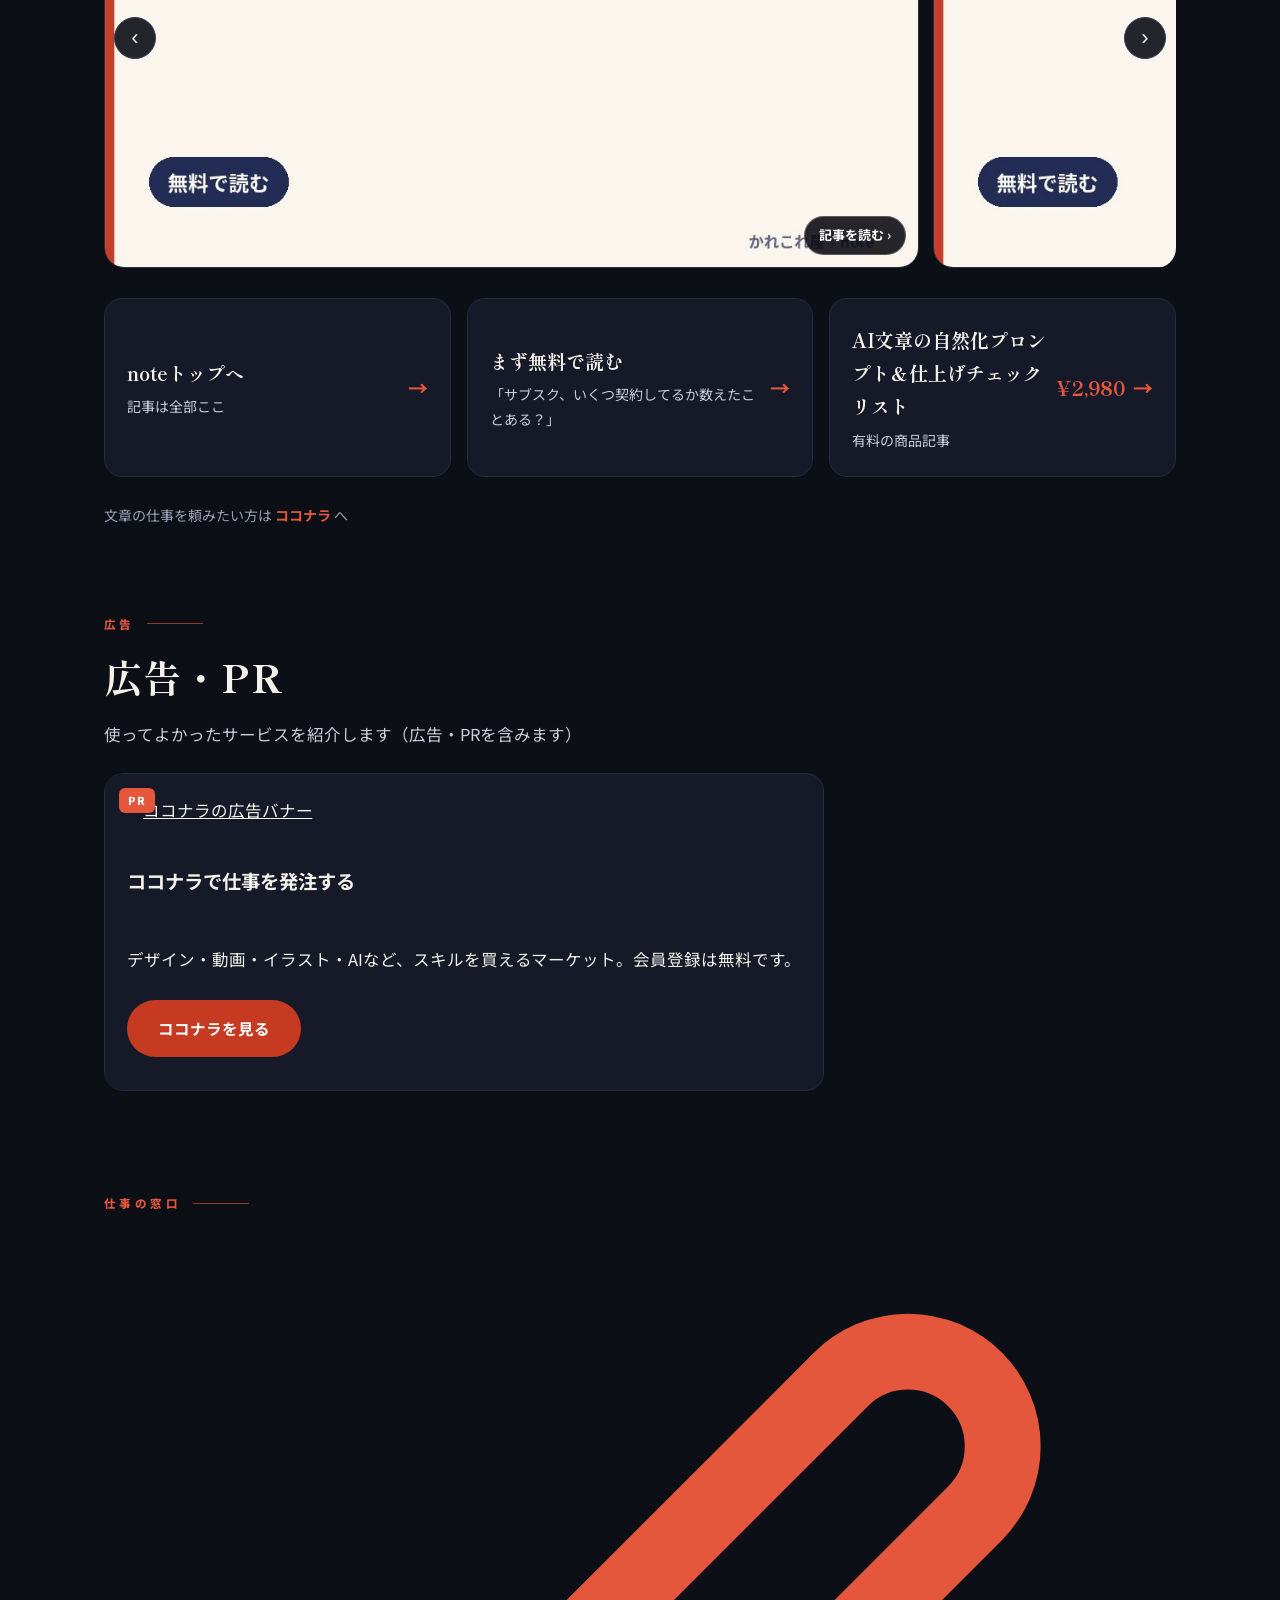
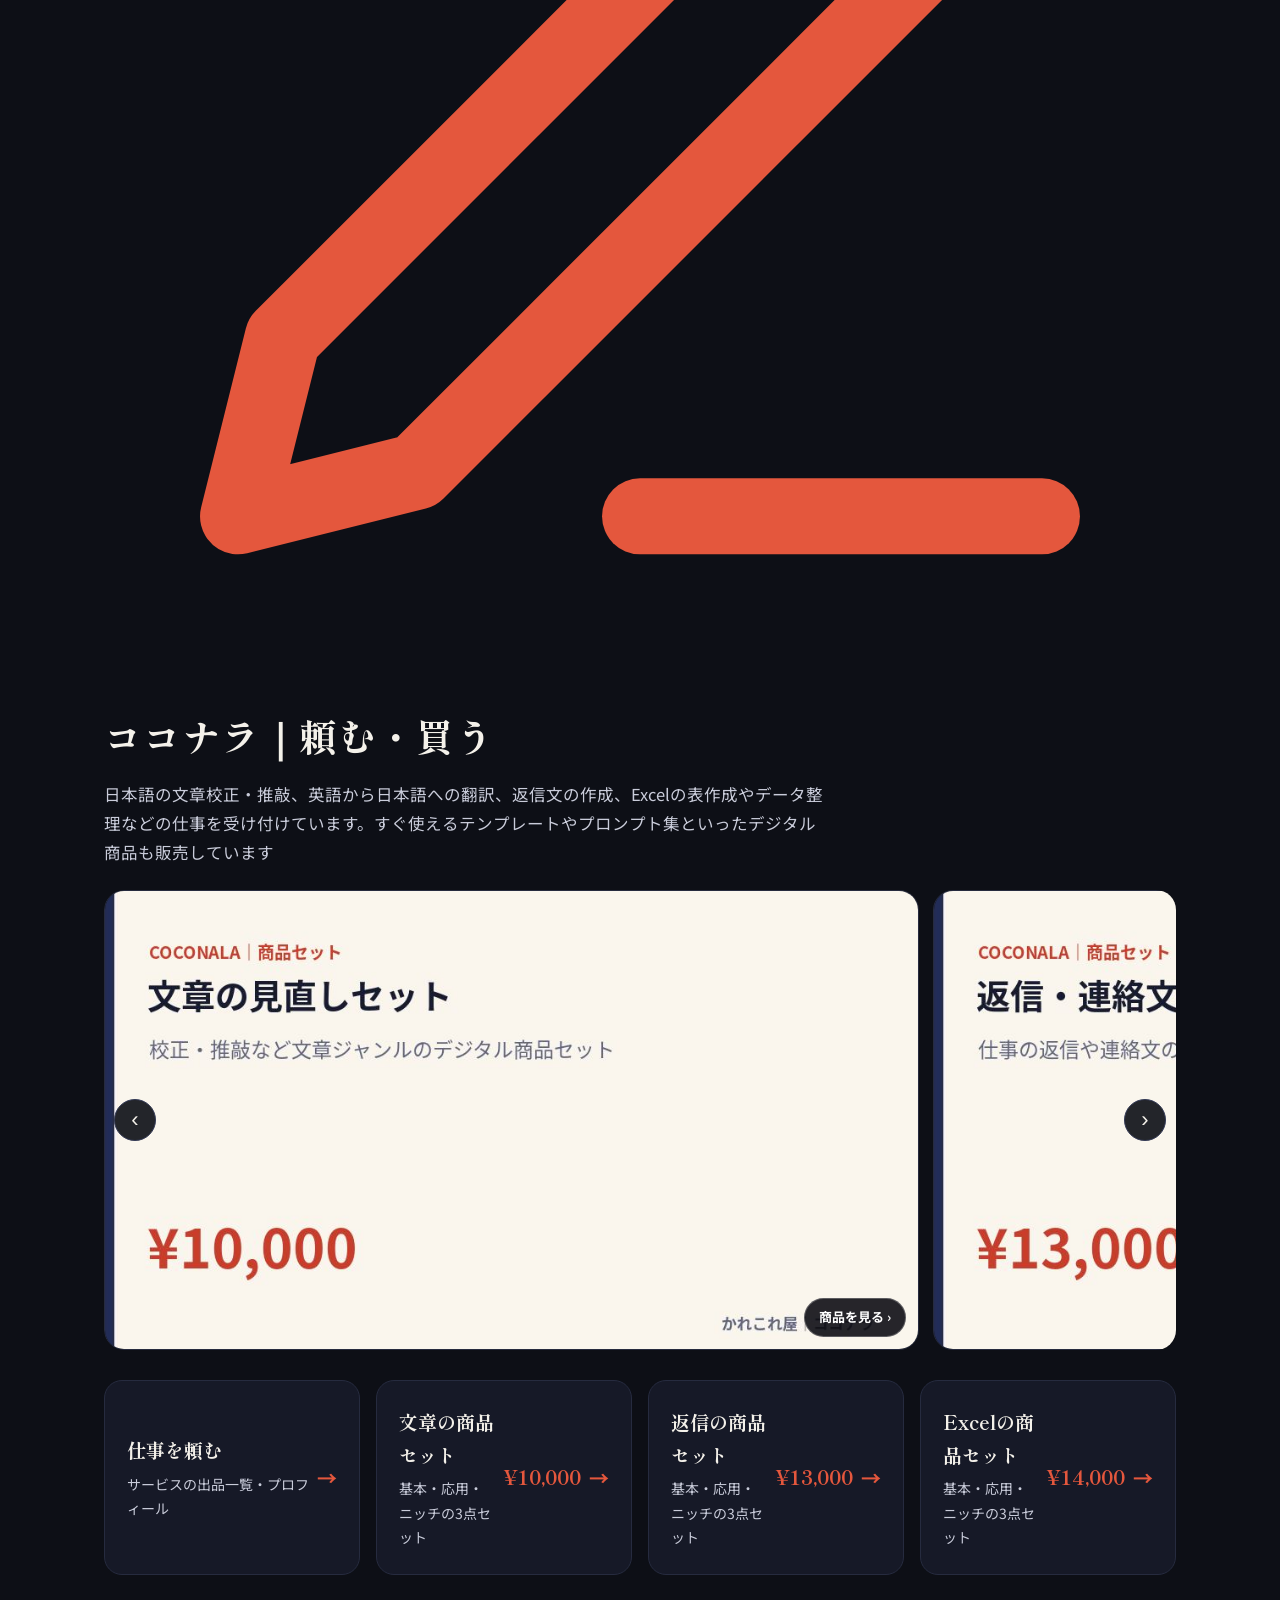
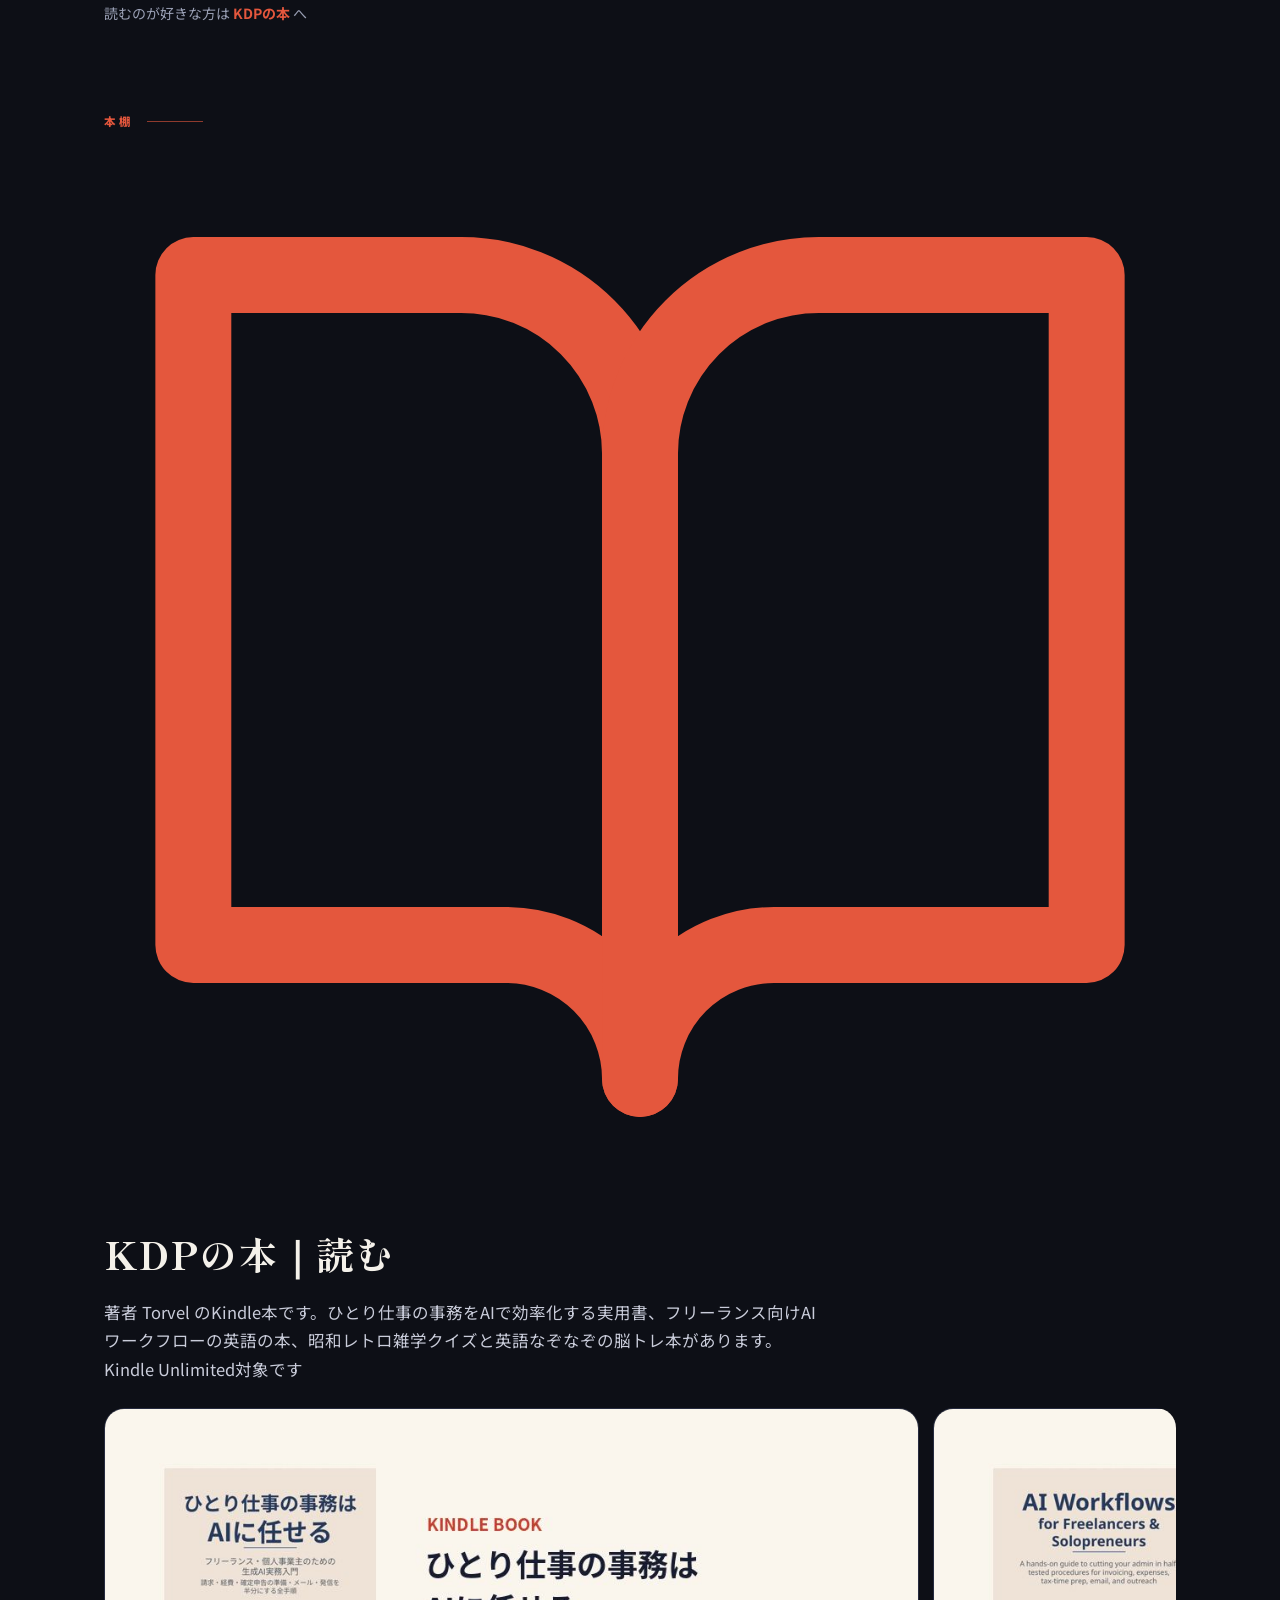
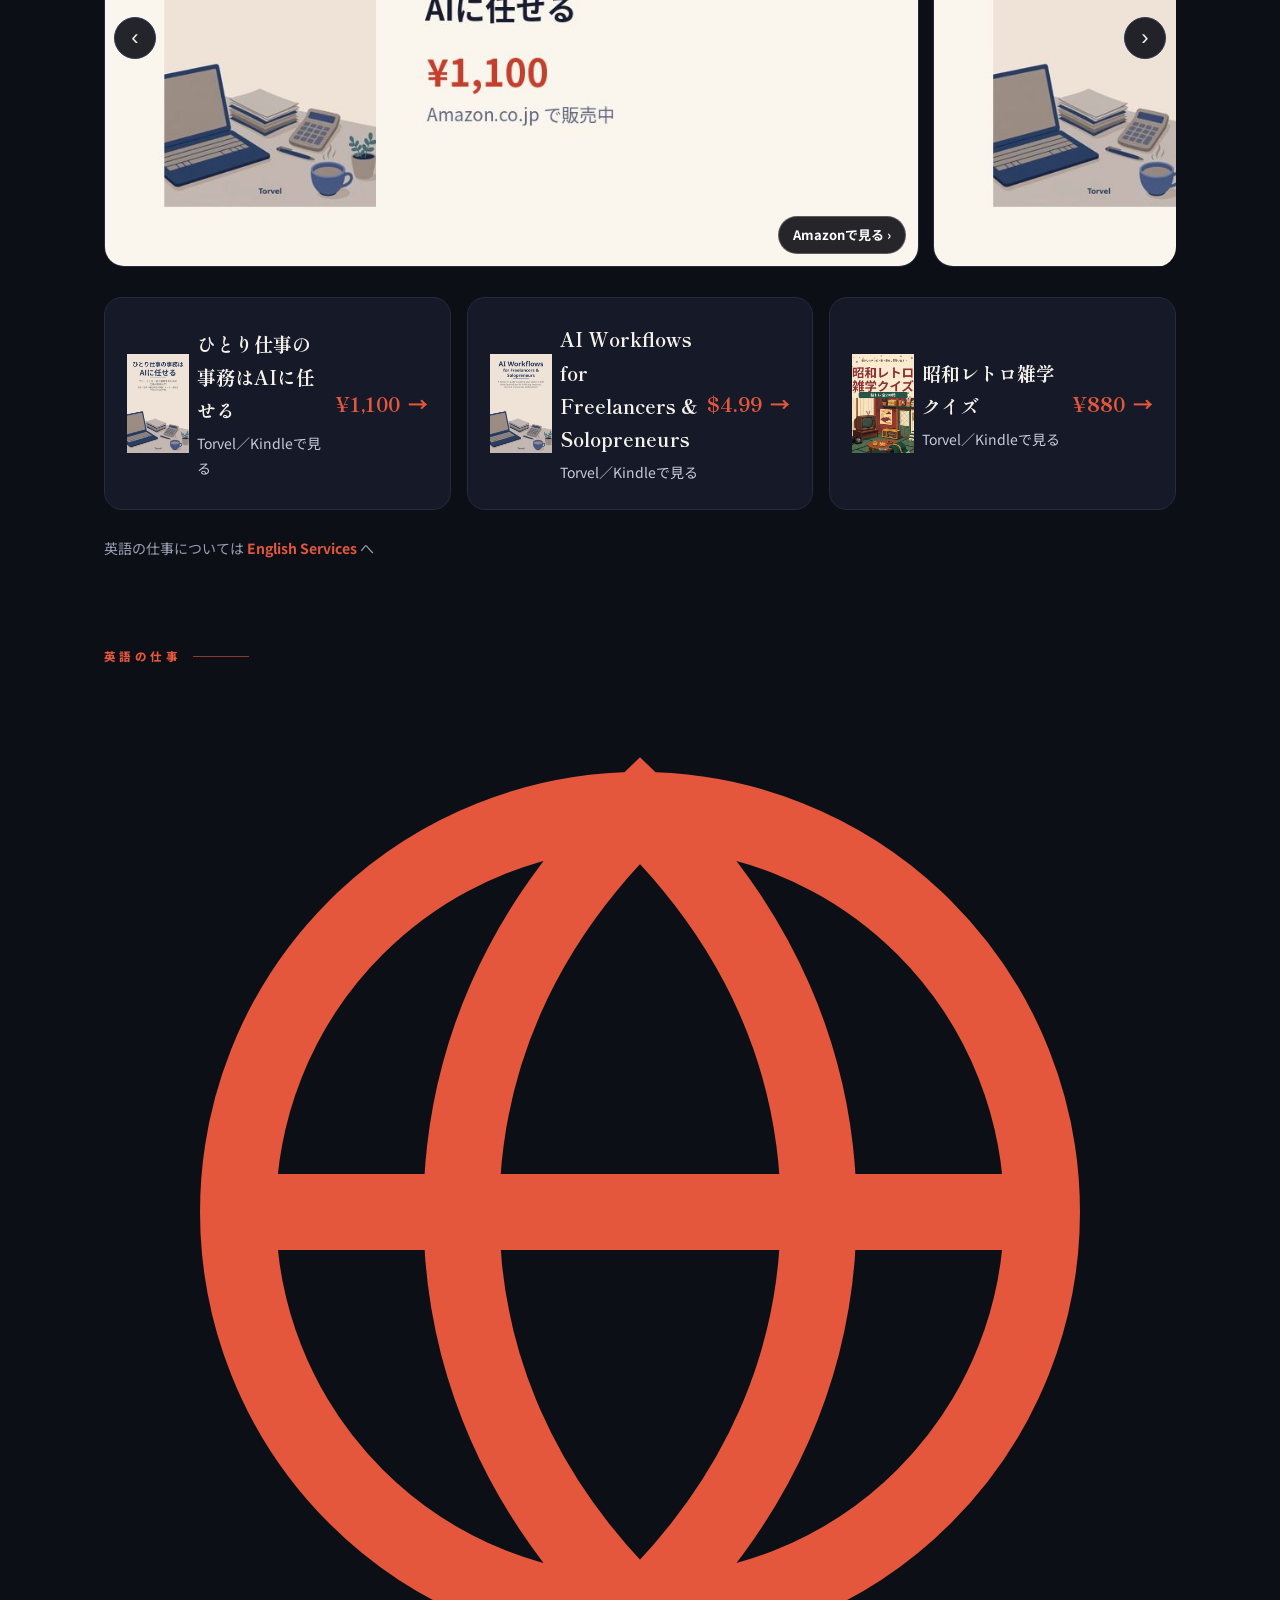
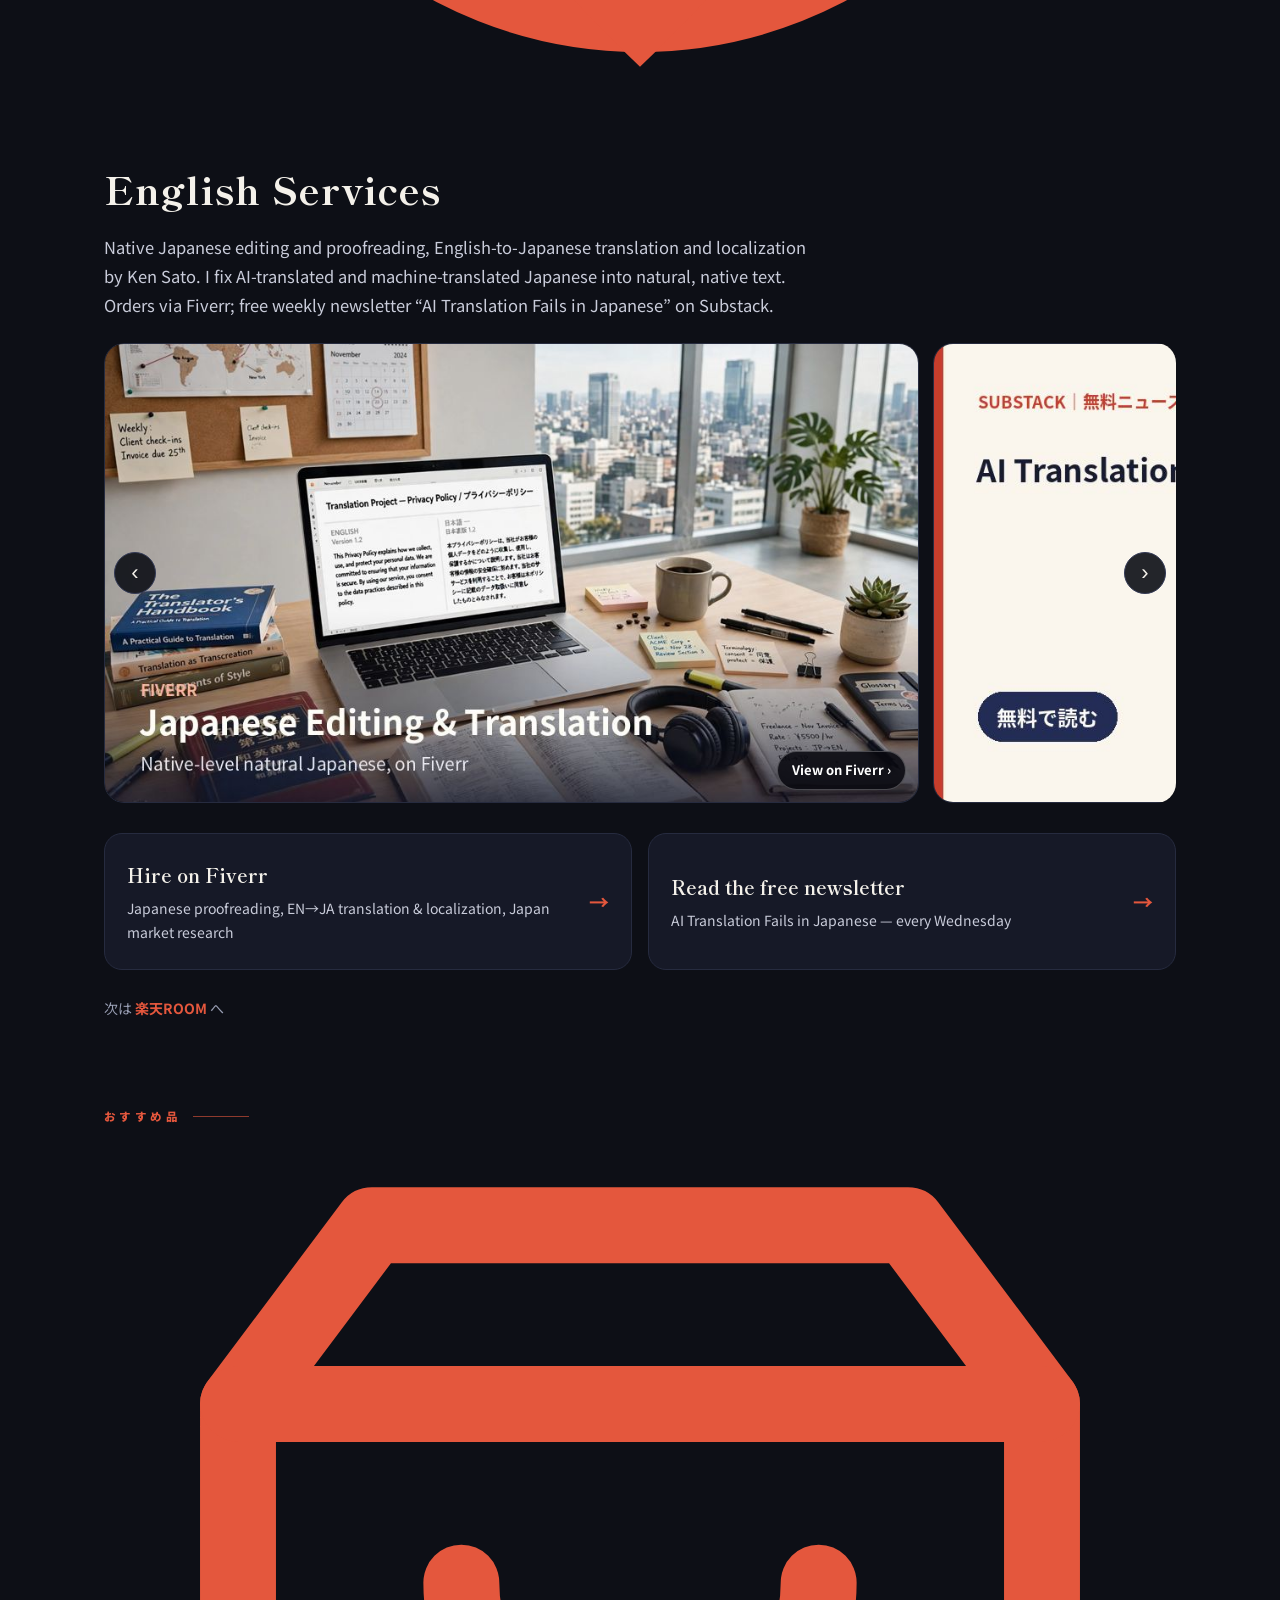
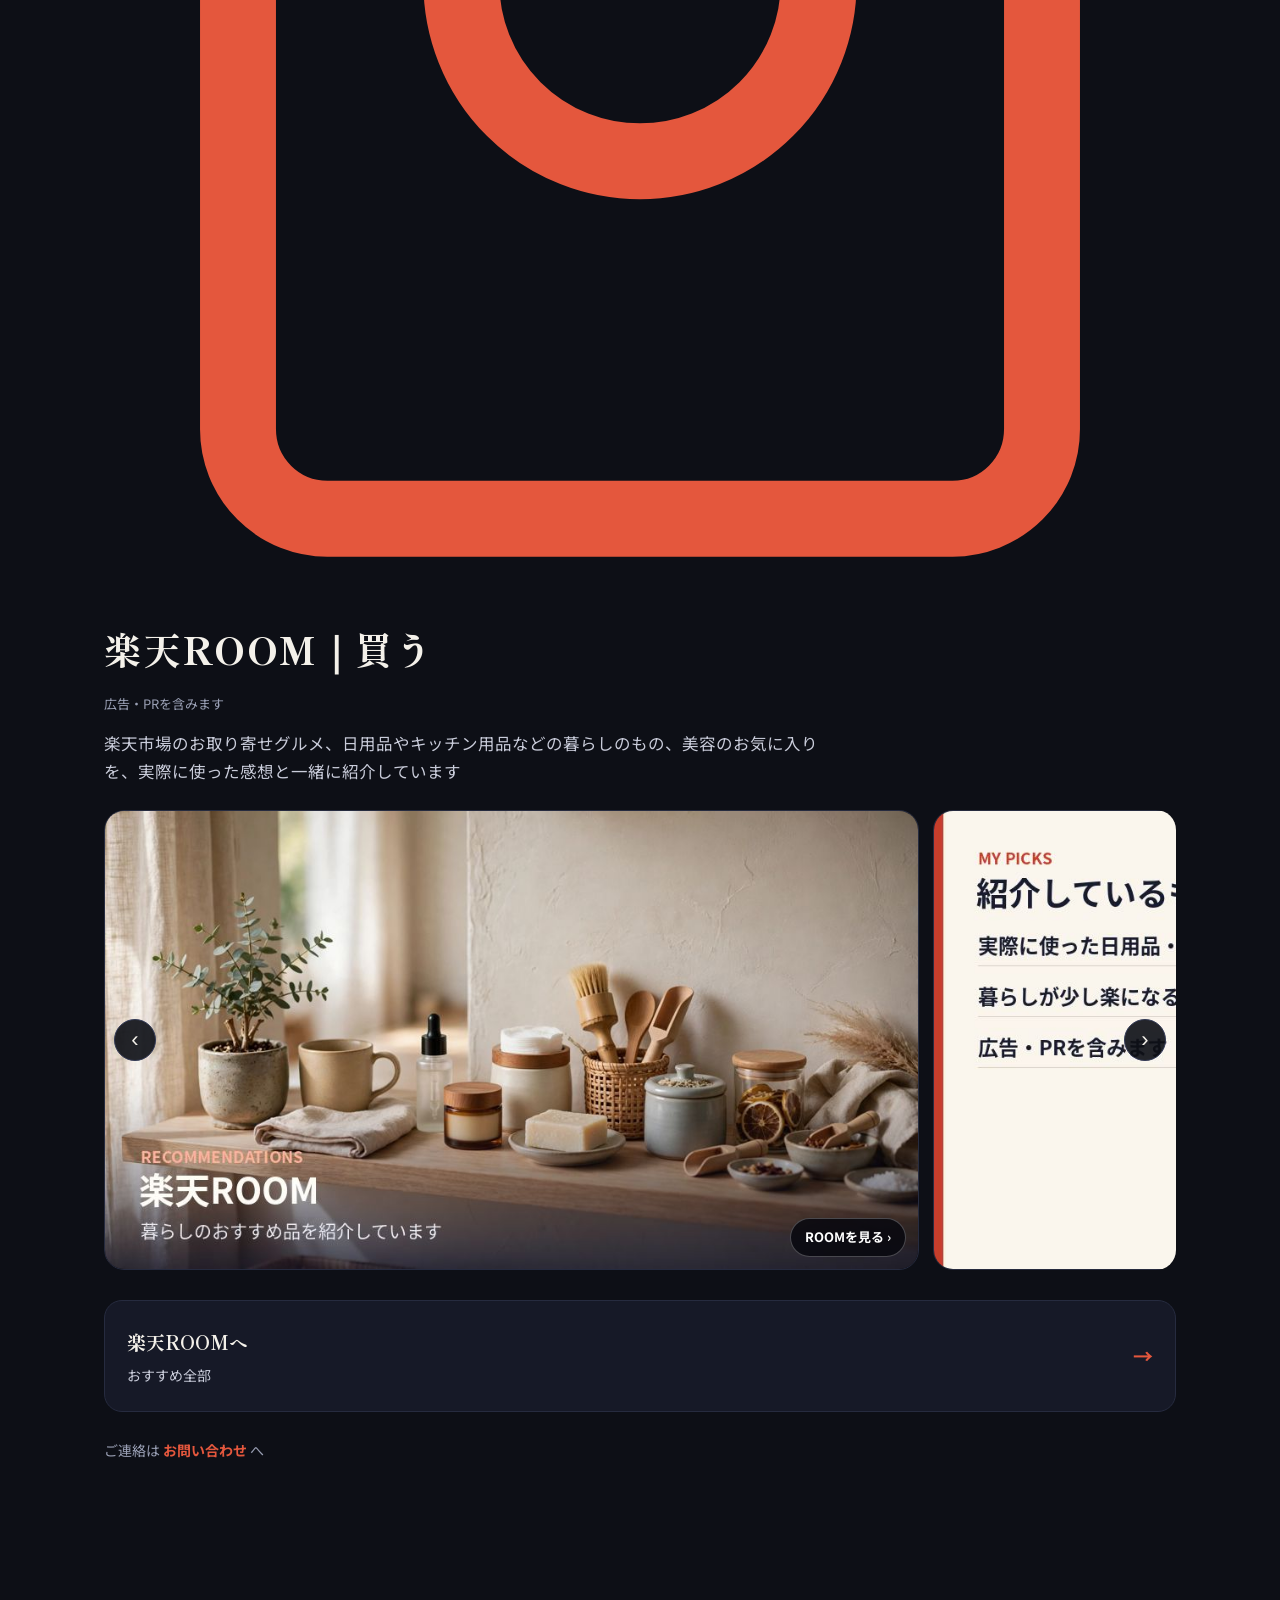
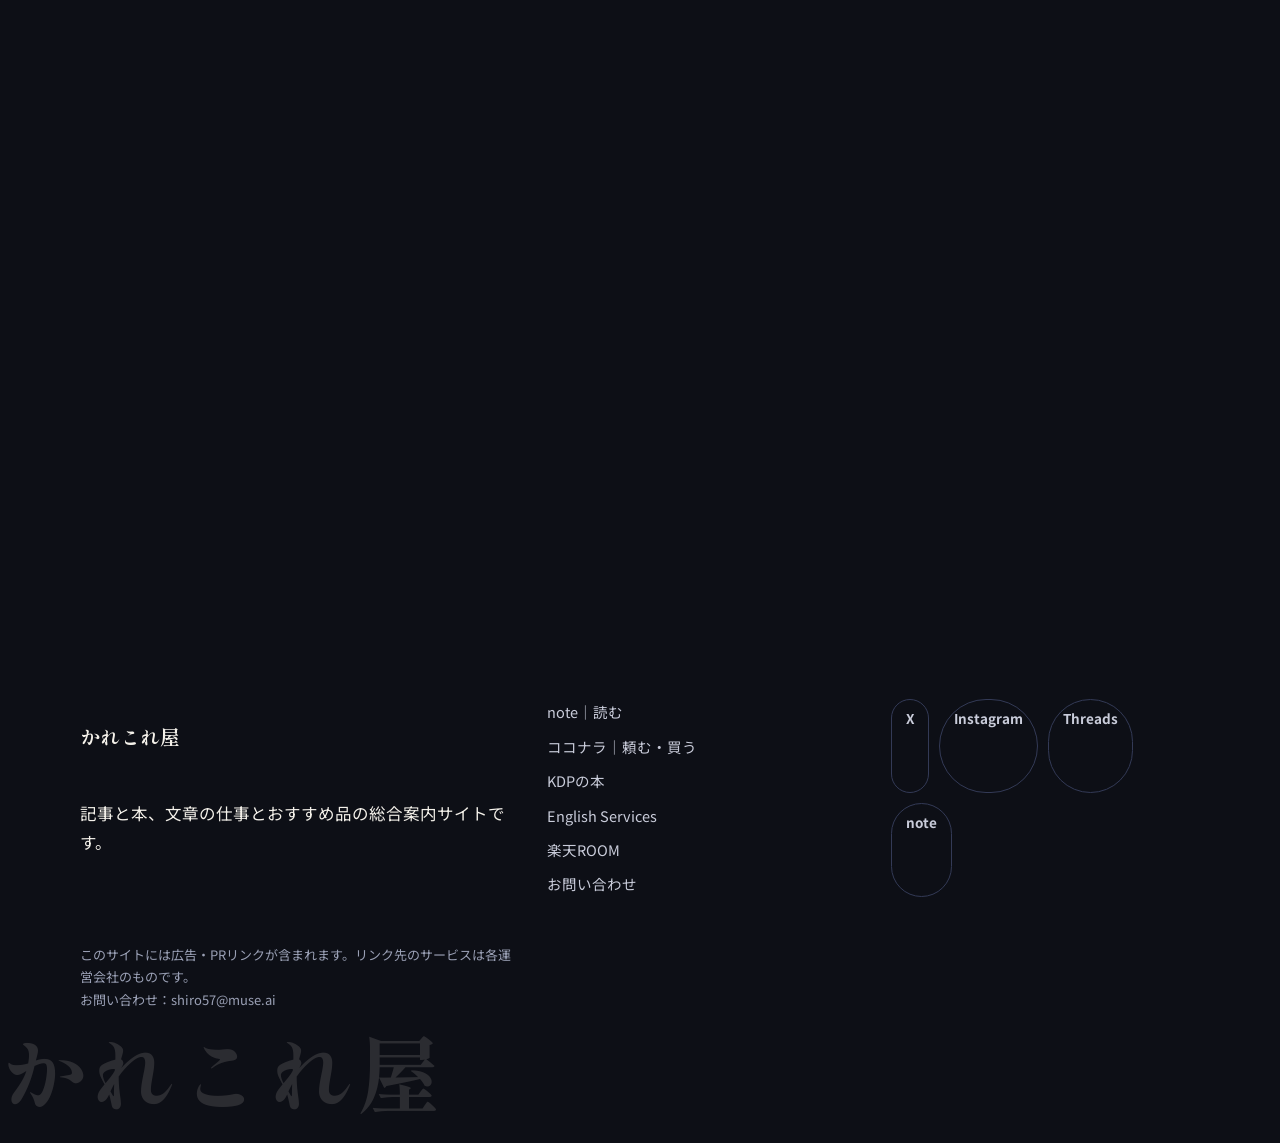
==== commit e2edc43a: "Redesign v2: night editor room (dark, Lucide icons, genkou grid, new hero)" ====
--- a/index.html
+++ b/index.html
@@ -7,6 +7,9 @@
 <meta name="description" content="かれこれ屋は、noteの記事、Kindle本（著者Torvel）、ココナラでの文章校正・英日翻訳・Excelの仕事、Fiverrでの英語の仕事、楽天ROOMのおすすめ品をまとめた総合案内サイトです。">
 <meta name="google-site-verification" content="1t5EFCHy7jXdYeujJz_6-UeLMoJrfFnSsvz6dBsn7J8">
 <link rel="canonical" href="https://kendesk.github.io/">
+<link rel="alternate" hreflang="ja" href="https://kendesk.github.io/">
+<link rel="alternate" hreflang="en" href="https://kendesk.github.io/en.html">
+<link rel="alternate" hreflang="x-default" href="https://kendesk.github.io/">
 <meta property="og:type" content="website">
 <meta property="og:site_name" content="かれこれ屋">
 <meta property="og:title" content="かれこれ屋｜note・ココナラ・本・英語の仕事の総合案内">
@@ -22,7 +25,13 @@
 <link rel="icon" href="favicon.ico">
 <link rel="icon" type="image/png" sizes="192x192" href="assets/icon-192.png">
 <link rel="apple-touch-icon" href="assets/apple-touch-icon.png">
+<link rel="preconnect" href="https://fonts.googleapis.com">
+<link rel="preconnect" href="https://fonts.gstatic.com" crossorigin>
+<link href="https://fonts.googleapis.com/css2?family=Noto+Sans+JP:wght@400;700;900&family=Shippori+Mincho:wght@600;800&display=swap" rel="stylesheet">
 <link rel="stylesheet" href="style.css">
+<script type="application/ld+json">
+{"@context": "https://schema.org", "@type": "WebSite", "name": "かれこれ屋", "alternateName": "kendesk", "url": "https://kendesk.github.io/"}
+</script>
 <script type="application/ld+json">
 {
   "@context": "https://schema.org",
@@ -91,7 +100,6 @@
   </ul>
  </div>
  <p class="hero-vertical" aria-hidden="true">記事と本、文章の仕事とおすすめ品</p>
-    <img class="hero-visual" src="assets/keyvisual2.svg" alt="かれこれ屋のキービジュアル（店先と作業机のイラスト）" width="640" height="360">
   <ul class="trust-line">
     <li>Kindle本 3冊 販売中</li>
     <li>ココナラ・Fiverrで仕事受付中</li>
@@ -101,7 +109,7 @@
 </header>
 
 <section id="movie" aria-labelledby="h-movie">
-  <div class="sec-head"><p class="sec-kicker">INTRODUCTION</p><h2 id="h-movie">紹介スライド</h2></div>
+  <div class="sec-head"><p class="sec-kicker">はじめに</p><h2 id="h-movie">紹介スライド</h2></div>
   <p class="sec-desc">かれこれ屋の中身を、画像で紹介します。スライドを押すと、その内容のページへ進みます。</p>
   <div class="carousel" role="group" aria-label="かれこれ屋の紹介スライド">
   <div class="car-track">
@@ -119,7 +127,7 @@
 
 <main>
   <section id="note" aria-labelledby="h-note">
-    <div class="sec-head"><p class="sec-kicker">01 ARTICLES</p><span class="sec-icon" aria-hidden="true"><svg viewBox="0 0 24 24" fill="none" stroke="currentColor" stroke-width="1.7"><path d="M4 5.5A2.5 2.5 0 0 1 6.5 3H20v15H6.5A2.5 2.5 0 0 0 4 20.5z"/><path d="M4 18V5.5"/><path d="M8 7h8M8 10.5h5"/></svg></span><h2 id="h-note">note｜読む</h2></div>
+    <div class="sec-head"><p class="sec-kicker">読みもの</p><span class="sec-icon" aria-hidden="true"><svg viewBox="0 0 24 24" fill="none" stroke="currentColor" stroke-width="1.7" stroke-linecap="round" stroke-linejoin="round"><path d="M14 2H6a2 2 0 0 0-2 2v16a2 2 0 0 0 2 2h12a2 2 0 0 0 2-2V8z"/><path d="M14 2v6h6"/><path d="M9 13h6M9 17h6"/></svg></span><h2 id="h-note">note｜読む</h2></div>
     <p class="sec-desc">ChatGPTなどAIツールの使い方、サブスクリプションの見直しと節約、AIが書いた文章を自然な日本語に整えるコツなど、暮らしと仕事に効く記事を書いています。無料で読める記事と、有料のまとめ記事・デジタル商品があります</p>
   <div class="carousel" role="group" aria-label="noteの記事スライド">
   <div class="car-track">
@@ -150,18 +158,18 @@
   </section>
 
   <section id="ads" aria-labelledby="h-ads">
-    <div class="sec-head"><p class="sec-kicker">SPONSORED</p><h2 id="h-ads">広告・PR</h2></div>
+    <div class="sec-head"><p class="sec-kicker">広告</p><h2 id="h-ads">広告・PR</h2></div>
     <p class="sec-desc">使ってよかったサービスを紹介します（広告・PRを含みます）</p>
     <div class="carousel" data-carousel>
       <div class="carousel-track" tabindex="0" aria-label="広告一覧（横にスワイプできます）">
         <article class="ad-card">
           <p class="ad-tag">PR</p>
-          <a class="ad-banner" href="https://px.a8.net/svt/ejp?a8mat=4BGS15+4UG4VU+2PEO+1HYQ9T" rel="nofollow sponsored" data-goatcounter-click="px-ejp">
+          <a class="ad-banner" href="https://px.a8.net/svt/ejp?a8mat=4BGS15+4UG4VU+2PEO+1HYQ9T" rel="nofollow sponsored" data-goatcounter-click="a8-coconala-banner">
           <img border="0" width="300" height="250" alt="ココナラの広告バナー" src="https://www25.a8.net/svt/bgt?aid=261123305293&wid=006&eno=01&mid=s00000012624009064000&mc=1"></a>
           <img border="0" width="1" height="1" src="https://www10.a8.net/0.gif?a8mat=4BGS15+4UG4VU+2PEO+1HYQ9T" alt="">
           <h3>ココナラで仕事を発注する</h3>
           <p>デザイン・動画・イラスト・AIなど、スキルを買えるマーケット。会員登録は無料です。</p>
-          <a class="btn btn-main ad-btn" href="https://px.a8.net/svt/ejp?a8mat=4BGS15+4UG4VU+2PEO+1HL85U" rel="nofollow sponsored" data-goatcounter-click="px-ejp-2">ココナラを見る</a>
+          <a class="btn btn-main ad-btn" href="https://px.a8.net/svt/ejp?a8mat=4BGS15+4UG4VU+2PEO+1HL85U" rel="nofollow sponsored" data-goatcounter-click="a8-coconala-text">ココナラを見る</a>
           <img border="0" width="1" height="1" src="https://www19.a8.net/0.gif?a8mat=4BGS15+4UG4VU+2PEO+1HL85U" alt="">
         </article>
       </div>
@@ -174,7 +182,7 @@
   </section>
 
   <section id="coconala" aria-labelledby="h-coconala">
-    <div class="sec-head"><p class="sec-kicker">02 SERVICES</p><span class="sec-icon" aria-hidden="true"><svg viewBox="0 0 24 24" fill="none" stroke="currentColor" stroke-width="1.7"><path d="M14.5 4.5l5 5L8 21H3v-5z"/><path d="M12.5 6.5l5 5"/></svg></span><h2 id="h-coconala">ココナラ｜頼む・買う</h2></div>
+    <div class="sec-head"><p class="sec-kicker">仕事の窓口</p><span class="sec-icon" aria-hidden="true"><svg viewBox="0 0 24 24" fill="none" stroke="currentColor" stroke-width="1.7" stroke-linecap="round" stroke-linejoin="round"><path d="M12 20h9"/><path d="M16.5 3.5a2.12 2.12 0 0 1 3 3L7 19l-4 1 1-4L16.5 3.5z"/></svg></span><h2 id="h-coconala">ココナラ｜頼む・買う</h2></div>
     <p class="sec-desc">日本語の文章校正・推敲、英語から日本語への翻訳、返信文の作成、Excelの表作成やデータ整理などの仕事を受け付けています。すぐ使えるテンプレートやプロンプト集といったデジタル商品も販売しています</p>
   <div class="carousel" role="group" aria-label="ココナラの商品スライド">
   <div class="car-track">
@@ -210,7 +218,7 @@
   </section>
 
   <section id="books" aria-labelledby="h-books">
-    <div class="sec-head"><p class="sec-kicker">03 BOOKS</p><span class="sec-icon" aria-hidden="true"><svg viewBox="0 0 24 24" fill="none" stroke="currentColor" stroke-width="1.7"><rect x="4" y="3" width="4.5" height="18" rx="0.8"/><rect x="10" y="3" width="4.5" height="18" rx="0.8"/><path d="M16.5 4.2l3.6 1-4.3 16.6-3.6-1z"/></svg></span><h2 id="h-books">KDPの本｜読む</h2></div>
+    <div class="sec-head"><p class="sec-kicker">本棚</p><span class="sec-icon" aria-hidden="true"><svg viewBox="0 0 24 24" fill="none" stroke="currentColor" stroke-width="1.7" stroke-linecap="round" stroke-linejoin="round"><path d="M2 3h6a4 4 0 0 1 4 4v14a3 3 0 0 0-3-3H2z"/><path d="M22 3h-6a4 4 0 0 0-4 4v14a3 3 0 0 1 3-3h7z"/></svg></span><h2 id="h-books">KDPの本｜読む</h2></div>
     <p class="sec-desc">著者 Torvel のKindle本です。ひとり仕事の事務をAIで効率化する実用書、フリーランス向けAIワークフローの英語の本、昭和レトロ雑学クイズと英語なぞなぞの脳トレ本があります。Kindle Unlimited対象です</p>
   <div class="carousel" role="group" aria-label="Kindleの本のスライド">
   <div class="car-track">
@@ -245,18 +253,18 @@
   </section>
 
   <section id="english" aria-labelledby="h-english" lang="en">
-    <div class="sec-head"><p class="sec-kicker">04 GLOBAL</p><span class="sec-icon" aria-hidden="true"><svg viewBox="0 0 24 24" fill="none" stroke="currentColor" stroke-width="1.7"><circle cx="12" cy="12" r="9"/><path d="M3 12h18M12 3c2.7 2.6 4 5.7 4 9s-1.3 6.4-4 9c-2.7-2.6-4-5.7-4-9s1.3-6.4 4-9z"/></svg></span><h2 id="h-english">English Services</h2></div>
+    <div class="sec-head"><p class="sec-kicker">英語の仕事</p><span class="sec-icon" aria-hidden="true"><svg viewBox="0 0 24 24" fill="none" stroke="currentColor" stroke-width="1.7"><circle cx="12" cy="12" r="9"/><path d="M3 12h18M12 3c2.7 2.6 4 5.7 4 9s-1.3 6.4-4 9c-2.7-2.6-4-5.7-4-9s1.3-6.4 4-9z"/></svg></span><h2 id="h-english">English Services</h2></div>
     <p class="sec-desc">Native Japanese editing and proofreading, English-to-Japanese translation and localization by Ken Sato. I fix AI-translated and machine-translated Japanese into natural, native text. Orders via Fiverr; free weekly newsletter “AI Translation Fails in Japanese” on Substack.</p>
   <div class="carousel" role="group" aria-label="English services slides">
   <div class="car-track">
-    <a class="car-slide" href="https://www.fiverr.com/japanese_editor" target="_blank" rel="noopener" data-goatcounter-click="fiverr-japanese-editor"><img src="assets/slide-english-1.svg" alt="Fiverr: Japanese editing & translation" loading="lazy"><span class="car-badge">View on Fiverr ›</span></a>
+    <a class="car-slide" href="https://www.fiverr.com/japanese_editor/fix-ai-translated-japanese" target="_blank" rel="noopener" data-goatcounter-click="fiverr-gig1"><img src="assets/slide-english-1.svg" alt="Fiverr: Japanese editing & translation" loading="lazy"><span class="car-badge">View on Fiverr ›</span></a>
     <a class="car-slide" href="https://japaneseeditor.substack.com" target="_blank" rel="noopener" data-goatcounter-click="japaneseeditor-top"><img src="assets/slide-english-2.svg" alt="Substack: AI Translation Fails in Japanese" loading="lazy"><span class="car-badge">Read the newsletter ›</span></a>
     </div>
   <button class="car-btn prev" type="button" aria-label="前のスライド">‹</button>
   <button class="car-btn next" type="button" aria-label="次のスライド">›</button>
 </div>
     <div class="cards">
-      <a class="card" href="https://www.fiverr.com/japanese_editor" data-goatcounter-click="fiverr-japanese-editor-2">
+      <a class="card" href="https://www.fiverr.com/japanese_editor/fix-ai-translated-japanese" data-goatcounter-click="fiverr-gig1-2">
         <span class="card-body"><span class="card-title">Hire on Fiverr</span><span class="card-sub">Japanese proofreading, EN→JA translation &amp; localization, Japan market research</span></span>
         <span class="card-arrow" aria-hidden="true">→</span>
       </a>
@@ -269,7 +277,7 @@
   </section>
 
   <section id="room" aria-labelledby="h-room">
-    <div class="sec-head"><p class="sec-kicker">05 SHOPPING</p><span class="sec-icon" aria-hidden="true"><svg viewBox="0 0 24 24" fill="none" stroke="currentColor" stroke-width="1.7"><path d="M4 9h16l-1.5 10h-13z"/><path d="M8 9l3.5-5.5M16 9L12.5 3.5"/></svg></span><h2 id="h-room">楽天ROOM｜買う</h2></div>
+    <div class="sec-head"><p class="sec-kicker">おすすめ品</p><span class="sec-icon" aria-hidden="true"><svg viewBox="0 0 24 24" fill="none" stroke="currentColor" stroke-width="1.7" stroke-linecap="round" stroke-linejoin="round"><path d="M6 2 3 6v14a2 2 0 0 0 2 2h14a2 2 0 0 0 2-2V6l-3-4z"/><path d="M3 6h18"/><path d="M16 10a4 4 0 0 1-8 0"/></svg></span><h2 id="h-room">楽天ROOM｜買う</h2></div>
     <p class="pr-note">広告・PRを含みます</p>
     <p class="sec-desc">楽天市場のお取り寄せグルメ、日用品やキッチン用品などの暮らしのもの、美容のお気に入りを、実際に使った感想と一緒に紹介しています</p>
   <div class="carousel" role="group" aria-label="楽天ROOMのスライド">
@@ -290,7 +298,7 @@
   </section>
 
   <section id="profile" aria-labelledby="h-profile">
-    <div class="sec-head"><p class="sec-kicker">ABOUT</p><h2 id="h-profile">プロフィール</h2></div>
+    <div class="sec-head"><p class="sec-kicker">かれこれ屋とは</p><h2 id="h-profile">プロフィール</h2></div>
     <img class="profile-noren" src="assets/noren.jpg" alt="暖簾のある店先のイラスト" width="120" height="120" loading="lazy">
     <p>かれこれ屋は、記事と本、文章の仕事とおすすめ品をまとめた総合案内サイトです。</p>
     <p>noteではAIツールやサブスクの見直し、暮らしの記事を書いています。本はKindleで出版中。文章の校正・翻訳・Excelなどの仕事はココナラとFiverrで受けています。お取り寄せと暮らしのお気に入りは楽天ROOMにまとめています。</p>
@@ -298,9 +306,9 @@
   </section>
 
   <section id="contact" aria-labelledby="h-contact">
-    <div class="sec-head"><p class="sec-kicker">CONTACT</p><h2 id="h-contact">お問い合わせ</h2></div>
+    <div class="sec-head"><p class="sec-kicker">連絡先</p><h2 id="h-contact">お問い合わせ</h2></div>
     <p class="sec-desc">ご連絡はメールで受け付けています</p>
-    <a class="btn btn-main contact-btn" href="https://docs.google.com/forms/d/e/1FAIpQLSeZ0RzQY3M6qY0OyFW7Gxz1m4c415ZFeMFHrwn8TUAwTNW_gw/viewform?usp=publish-editor" data-goatcounter-click="docs-viewform">お問い合わせフォーム</a>
+    <a class="btn btn-main contact-btn" href="https://docs.google.com/forms/d/e/1FAIpQLSeZ0RzQY3M6qY0OyFW7Gxz1m4c415ZFeMFHrwn8TUAwTNW_gw/viewform?usp=publish-editor" data-goatcounter-click="form-contact">お問い合わせフォーム</a>
     <a class="btn btn-ghost" href="mailto:shiro57@muse.ai">メールを送る：shiro57@muse.ai</a>
   </section>
 </main>
--- a/style.css
+++ b/style.css
@@ -1,488 +1,294 @@
+/* ===== かれこれ屋 新デザイン（2026-11-26 一から作り直し） =====
+   ダーク基調／明朝見出し／フラットなカード／出現アニメーション */
 :root{
-  --bg:#FBFAF6;
-  --paper:#FFFFFF;
-  --indigo:#2B3577;
-  --indigo-dark:#1C2347;
-  --shu:#C0391F;
-  --ink:#23211C;
-  --muted:#5F594D;
-  --line:#E4DFD2;
-  --shadow:0 1px 2px rgba(28,35,71,.05),0 8px 24px rgba(28,35,71,.06);
-  --shadow-hover:0 2px 4px rgba(28,35,71,.06),0 14px 32px rgba(28,35,71,.10);
-}
-*{box-sizing:border-box;margin:0;padding:0}
-html{scroll-behavior:smooth;scroll-padding-top:84px}
+  --bg:#0d0f16; --bg2:#11141f; --surface:#161927; --surface2:#1b1f30;
+  --ink:#f4f1ea; --ink2:#c9ccda; --muted:#9aa0b5;
+  --line:#262b3f; --line2:#333a56;
+  --shu:#e4573d; --shu-btn:#c53a20; --shu-soft:rgba(228,87,61,.14);
+  --indigo:#7d8cc9; --accent:#e8b34b;
+  --serif:"Shippori Mincho","Hiragino Mincho ProN","Yu Mincho",serif;
+  --sans:"Noto Sans JP","Hiragino Kaku Gothic ProN",sans-serif;
+  --shadow:0 18px 44px rgba(0,0,0,.45);
+}
+*{box-sizing:border-box}
+html{scroll-behavior:smooth;scroll-padding-top:96px}
 body{
-  font-family:"Hiragino Kaku Gothic ProN","Hiragino Sans","Noto Sans JP",sans-serif;
-  background:var(--bg);
-  color:var(--ink);
-  font-size:16px;
-  line-height:1.7;
+  margin:0;background:var(--bg);color:var(--ink);
+  font-family:var(--sans);font-size:16.5px;line-height:1.75;
   -webkit-font-smoothing:antialiased;
 }
 img{max-width:100%}
-a:focus-visible,button:focus-visible{outline:3px solid var(--indigo);outline-offset:2px}
-
-/* トップバー（PR開示） */
+a{color:inherit}
+::selection{background:var(--shu);color:#fff}
+
+/* PR告知バー */
 .topbar{
-  background:var(--indigo-dark);color:#D9DCF0;
-  font-size:12px;letter-spacing:.04em;text-align:center;
-  padding:7px 16px;
-}
-
-/* 固定ヘッダー */
+  margin:0;text-align:center;font-size:12.5px;letter-spacing:.08em;
+  color:var(--muted);background:#08090f;padding:7px 16px;border-bottom:1px solid var(--line);
+}
+
+/* ヘッダー */
 .site-header{
-  position:sticky;top:0;z-index:50;
-  display:flex;align-items:center;justify-content:space-between;gap:16px;
-  background:rgba(255,255,255,.92);backdrop-filter:blur(8px);
-  border-bottom:1px solid var(--line);
-  padding:10px 20px;
-}
-.brand{display:flex;align-items:center;gap:10px;text-decoration:none;color:var(--indigo-dark)}
-.brand img{border-radius:9px;width:40px;height:40px}
-.brand-name{font-size:19px;font-weight:800;letter-spacing:.06em}
-.brand-en{font-size:10.5px;letter-spacing:.22em;color:var(--muted);font-weight:700}
-.site-nav{display:flex;align-items:center;gap:4px}
+  position:sticky;top:0;z-index:60;display:flex;align-items:center;justify-content:space-between;
+  gap:14px;flex-wrap:wrap;padding:12px 22px;
+  background:rgba(13,15,22,.86);backdrop-filter:blur(16px);border-bottom:1px solid var(--line);
+}
+.brand{display:flex;align-items:center;gap:11px;text-decoration:none;color:var(--ink)}
+.brand-mark{display:inline-flex}
+.brand-name{font-family:var(--serif);font-size:21px;font-weight:700;letter-spacing:.08em}
+.brand-en{font-size:10px;letter-spacing:.3em;color:var(--muted);font-weight:700}
+.brand-sub,.brand-text{color:var(--muted);font-size:12.5px}
+.header-inner{display:flex;align-items:center;gap:14px;flex-wrap:wrap}
+.header-cta{
+  color:var(--ink);text-decoration:none;font-size:13.5px;font-weight:700;
+  border:1px solid var(--line2);border-radius:999px;padding:8px 16px;transition:.2s;
+}
+.header-cta:hover{border-color:var(--shu);color:var(--shu)}
+.site-nav{display:flex;gap:8px;align-items:center}
 .site-nav a{
-  color:var(--ink);text-decoration:none;font-size:14px;font-weight:600;
-  padding:9px 11px;border-radius:8px;white-space:nowrap;
-}
-.site-nav a:hover{background:#F0EEE6}
-.site-nav a.nav-cta{
-  background:var(--indigo);color:#fff;margin-left:8px;padding:10px 16px;border-radius:9px;
-}
-.site-nav a.nav-cta:hover{background:var(--indigo-dark)}
-
-/* レイアウト幅 */
-.hero,main{max-width:1080px;margin:0 auto;padding-left:24px;padding-right:24px}
+  color:var(--ink2);text-decoration:none;font-size:13.5px;font-weight:600;white-space:nowrap;
+  border:1px solid var(--line);border-radius:999px;padding:12px 16px;line-height:1.5;background:rgba(255,255,255,.03);
+  transition:transform .18s ease,background .18s ease,color .18s ease,border-color .18s ease;
+}
+.site-nav a:hover{background:var(--shu);border-color:var(--shu);color:#fff;transform:translateY(-1px)}
+.site-nav a.nav-cta{background:var(--shu-btn);border-color:var(--shu-btn);color:#fff}
+.site-nav a.nav-cta:hover{background:#c9452c}
+
+/* 季節のひとこと */
+.season-bar{
+  display:flex;gap:12px;align-items:baseline;max-width:1120px;margin:0 auto;
+  padding:14px 24px 0;color:var(--muted);font-size:14px;
+}
+.season-label{
+  font-size:11px;letter-spacing:.24em;color:var(--shu);font-weight:800;white-space:nowrap;
+}
+.season-bar p{margin:0}
+
+/* レイアウト */
+.hero,main{max-width:1120px;margin:0 auto;padding-left:24px;padding-right:24px}
+main{padding-bottom:30px}
+section{padding:64px 0 8px}
 
 /* ヒーロー */
-.hero{padding-top:64px;padding-bottom:56px;border-bottom:1px solid var(--line)}
+.hero{
+  position:relative;max-width:none;margin:0;padding:110px 24px 96px;text-align:left;
+  background:
+    linear-gradient(100deg, rgba(9,10,17,.93) 30%, rgba(9,10,17,.62) 62%, rgba(9,10,17,.38)),
+    url('assets/hero-night.svg') center/cover no-repeat;
+  border-bottom:1px solid var(--line);overflow:hidden;
+}
+.hero>*{max-width:1120px;margin-left:auto;margin-right:auto;position:relative}
 .hero-kicker{
-  font-size:12px;font-weight:700;letter-spacing:.18em;color:var(--shu);margin-bottom:18px;
+  font-size:12px;letter-spacing:.34em;color:var(--accent);font-weight:800;margin:0 0 18px;
+  animation:rise .8s .05s cubic-bezier(.2,.7,.2,1) both;
 }
 .hero h1{
-  font-size:clamp(38px,6vw,56px);line-height:1.2;letter-spacing:.05em;color:var(--indigo-dark);font-weight:800;
-}
-.hero-copy{font-size:18px;line-height:1.85;margin-top:16px;max-width:640px}
-.hero-buttons{display:flex;flex-wrap:wrap;gap:14px;margin-top:30px}
+  font-family:var(--serif);font-weight:800;letter-spacing:.04em;
+  font-size:clamp(56px,9.5vw,104px);line-height:1.12;margin:0 0 20px;color:#fff;
+  animation:rise .8s .15s cubic-bezier(.2,.7,.2,1) both;
+}
+.hero-lead,.hero-copy{
+  font-size:clamp(16px,2.2vw,19.5px);color:var(--ink2);max-width:640px;margin:0 0 30px;
+  animation:rise .8s .28s cubic-bezier(.2,.7,.2,1) both;
+}
+.hero-visual{display:none}
+.hero-buttons,.hero-btns{display:flex;gap:14px;flex-wrap:wrap;animation:rise .8s .4s cubic-bezier(.2,.7,.2,1) both}
+.hero-vertical{
+  position:absolute;right:34px;top:110px;writing-mode:vertical-rl;
+  font-family:var(--serif);letter-spacing:.42em;color:rgba(244,241,234,.5);font-size:14px;
+}
+.hero-lines{
+  list-style:none;display:flex;gap:0;margin:52px auto 0;padding:22px 0 0;max-width:1120px;
+  border-top:1px solid rgba(244,241,234,.22);animation:rise .8s .55s cubic-bezier(.2,.7,.2,1) both;
+}
+.hero-lines li{flex:1;padding:0 18px;border-left:1px solid rgba(244,241,234,.16)}
+.hero-lines li:first-child{border-left:none;padding-left:0}
+.hero-lines b{display:block;font-family:var(--serif);font-size:19px;color:#fff;letter-spacing:.1em}
+.hero-lines span{font-size:13px;color:var(--ink2)}
+.trust-line{
+  list-style:none;display:flex;gap:10px 26px;flex-wrap:wrap;margin:26px 0 0;padding:0;
+  color:var(--muted);font-size:13.5px;animation:rise .8s .65s cubic-bezier(.2,.7,.2,1) both;
+}
+@keyframes rise{from{opacity:0;transform:translateY(26px)}to{opacity:1;transform:none}}
+
+/* ボタン */
 .btn{
-  display:inline-flex;align-items:center;justify-content:center;
-  text-decoration:none;min-height:56px;padding:0 30px;border-radius:10px;
-  font-size:16.5px;font-weight:700;transition:background .15s ease,transform .15s ease;
-}
-.btn-main{background:var(--indigo);color:#fff}
-.btn-main:hover{background:var(--indigo-dark)}
-.btn-sub{background:var(--paper);color:var(--indigo-dark);border:1.5px solid var(--indigo)}
-.btn-sub:hover{background:#EFF0F7}
-.hero-lines{
-  list-style:none;display:flex;flex-wrap:wrap;gap:12px 34px;margin-top:36px;
-  border-top:1px solid var(--line);padding-top:20px;font-size:14.5px;color:var(--muted);
-}
-.hero-lines strong{color:var(--indigo-dark);margin-right:8px;letter-spacing:.06em}
-
-/* セクション */
-section{padding:72px 0 8px}
-.sec-head{margin-bottom:8px}
-.sec-kicker{font-size:11.5px;font-weight:700;letter-spacing:.24em;color:var(--shu);margin-bottom:6px}
-h2{
-  font-size:32px;color:var(--indigo-dark);font-weight:800;letter-spacing:.03em;line-height:1.35;
-}
-.sec-desc{color:var(--muted);font-size:15.5px;max-width:760px;margin:10px 0 20px}
-.pr-note{font-size:13px;color:var(--shu);font-weight:700;margin-top:6px}
-
-/* カード */
-.cards{display:grid;grid-template-columns:1fr;gap:14px}
-.card{
-  display:flex;align-items:center;gap:16px;
-  background:var(--paper);border:1px solid var(--line);border-radius:12px;
-  padding:20px 22px;min-height:72px;
-  text-decoration:none;color:var(--ink);box-shadow:var(--shadow);
-  transition:box-shadow .18s ease,transform .18s ease,border-color .18s ease;
-}
-.card:hover{box-shadow:var(--shadow-hover);transform:translateY(-2px);border-color:#CFC8B2}
-.card-body{flex:1;display:flex;flex-direction:column;gap:2px}
-.card-title{font-size:17px;font-weight:700;line-height:1.5}
-.card-sub{font-size:13.5px;color:var(--muted);line-height:1.55}
-.card-price{font-weight:800;color:var(--shu);font-size:16.5px;white-space:nowrap}
-.card-arrow{color:var(--indigo);font-size:19px;font-weight:700;transition:transform .18s ease}
-.card:hover .card-arrow{transform:translateX(3px)}
-.book-card img{border-radius:4px;width:62px;height:99px;object-fit:cover;flex-shrink:0;box-shadow:0 2px 8px rgba(28,35,71,.18)}
-.next-one{margin-top:16px;font-size:14.5px;color:var(--muted)}
-.next-one a{color:var(--indigo);font-weight:700}
-
-/* 広告カルーセル（手動のみ） */
-.carousel-track{
-  display:flex;gap:14px;overflow-x:auto;scroll-snap-type:x mandatory;
-  padding:4px 2px 10px;scrollbar-width:none;
-}
-.carousel-track::-webkit-scrollbar{display:none}
-.ad-card{
-  flex:0 0 88%;scroll-snap-align:start;
-  background:var(--paper);border:1px solid var(--line);border-radius:12px;
-  padding:24px;box-shadow:var(--shadow);
-}
-.ad-tag{
-  display:inline-block;background:var(--shu);color:#fff;
-  font-size:12px;font-weight:700;border-radius:6px;padding:2px 9px;margin-bottom:10px;
-}
-.ad-card h3{font-size:19px;margin-bottom:8px;color:var(--indigo-dark)}
-.ad-card p{font-size:14.5px;color:var(--muted);margin-bottom:16px}
-.ad-btn{min-height:52px;font-size:16px}
-.carousel-ui{display:flex;align-items:center;justify-content:center;gap:16px;margin-top:4px}
-.car-btn{
-  width:48px;height:48px;border-radius:50%;
-  border:1px solid var(--line);background:var(--paper);
-  color:var(--indigo-dark);font-size:18px;cursor:pointer;
-}
-.car-btn:hover{background:#F0EEE6}
-.car-dots{display:flex;gap:8px}
-.car-dots button{
-  width:12px;height:12px;border-radius:50%;border:none;cursor:pointer;
-  background:#D8CFAF;padding:0;
-}
-.car-dots button[aria-current="true"]{background:var(--shu)}
-
-/* プロフィール・連絡先 */
-.profile-noren{border-radius:12px;margin:6px 0 12px;box-shadow:var(--shadow)}
-#profile p{margin-bottom:10px;max-width:760px}
-.contact-btn{margin-top:6px}
-
-/* フッター */
-footer{background:var(--indigo-dark);color:#C9CCE2;margin-top:72px}
-.footer-inner{
-  max-width:1080px;margin:0 auto;padding:48px 24px 40px;
-  display:grid;grid-template-columns:1fr;gap:26px;font-size:13.5px;
-}
-.footer-name{font-size:20px;font-weight:800;color:#fff;letter-spacing:.06em;margin-bottom:8px}
-.footer-nav{display:flex;flex-wrap:wrap;gap:8px 22px}
-.footer-nav a{color:#E7E9F5;text-decoration:none;font-weight:600}
-.footer-nav a:hover{text-decoration:underline}
-.footer-note{color:#9BA0BE;font-size:12.5px;line-height:1.8;border-top:1px solid #333B66;padding-top:18px}
-
-@media (min-width:720px){
-  .cards{grid-template-columns:1fr 1fr}
-  #books .cards{grid-template-columns:repeat(3,1fr)}
-  #books .card{flex-direction:column;align-items:flex-start;padding:22px}
-  #books .book-card img{width:84px;height:134px}
-  #books .card-arrow{align-self:flex-end}
-  .ad-card{flex-basis:56%}
-  .footer-inner{grid-template-columns:1.2fr 1fr}
-  .footer-note{grid-column:1 / -1}
-}
-@media (max-width:719px){
-  .site-nav a:not(.nav-cta){display:none}
-  .hero{padding-top:44px}
-  .hero h1{font-size:40px}
-  .btn{width:100%}
-}
-
-/* ヒーロー2カラム＋紹介動画 */
-.hero-visual{width:100%;height:auto;border-radius:14px;box-shadow:var(--shadow);margin-top:28px}
-.intro-video{width:100%;height:auto;border-radius:14px;box-shadow:var(--shadow);background:#000}
-@media (min-width:900px){
-  .hero{display:grid;grid-template-columns:1.05fr .95fr;gap:44px;align-items:center}
-  .hero-visual{margin-top:0}
-  .intro-video{max-width:860px}
-}
-
-/* 信頼の1行（ヒーロー直下） */
-.trust-line{
-  list-style:none;display:flex;flex-wrap:wrap;gap:8px 0;margin-top:34px;
-  border-top:1px solid var(--line);padding-top:18px;
-  font-size:13.5px;color:var(--muted);font-weight:600;
-}
-.trust-line li:not(:last-child)::after{content:"／";margin:0 12px;color:var(--line)}
-@media (min-width:900px){ .hero .trust-line{grid-column:1 / -1} }
-
-/* ===== おしゃれ化レイヤー（2026-11-23） ===== */
-/* 見出しは明朝で編集的に */
-h1,h2,.brand-name,.footer-name{
-  font-family:"Hiragino Mincho ProN","Hiragino Mincho Pro","Yu Mincho","YuMincho","Noto Serif JP",serif;
-}
-.hero{
-  position:relative;
-  background:
-    radial-gradient(640px 340px at 88% 8%, rgba(192,57,31,.07), transparent 60%),
-    radial-gradient(760px 420px at 8% 0%, rgba(43,53,119,.08), transparent 60%);
-}
-.hero::after{
-  content:"か";position:absolute;right:2%;top:6px;z-index:0;
-  font-family:"Hiragino Mincho ProN","Yu Mincho",serif;
-  font-size:300px;line-height:1;color:rgba(43,53,119,.045);pointer-events:none;
-}
-.hero-text,.hero-visual{position:relative;z-index:1}
-.hero-visual{
-  border:1px solid var(--line);
-  box-shadow:14px 14px 0 rgba(192,57,31,.85), var(--shadow);
-  border-radius:6px;
-}
-.hero h1{letter-spacing:.1em}
-.hero-kicker{border-left:3px solid var(--shu);padding-left:12px}
-/* セクション見出し：番号つきキッカーと細い線 */
-.sec-head{display:flex;align-items:baseline;gap:16px;border-bottom:1px solid var(--line);padding-bottom:12px;margin-bottom:14px}
-.sec-head .sec-kicker{margin-bottom:0;white-space:nowrap}
-.sec-head h2{border:none}
-/* カード：ホバーで朱のライン */
-.card{position:relative;overflow:hidden}
-.card::before{
-  content:"";position:absolute;left:0;top:0;bottom:0;width:3px;
-  background:var(--shu);transform:scaleY(0);transition:transform .22s ease;transform-origin:top;
-}
-.card:hover::before{transform:scaleY(1)}
-/* 紹介動画セクションは藍の帯で締める */
-#movie{
-  background:var(--indigo-dark);border-radius:18px;
-  padding:44px 34px 40px;margin-top:64px;
-}
-#movie h2{color:#fff}
-#movie .sec-desc{color:#B9BDD8}
-#movie .sec-kicker{color:#E88A76}
-#movie .sec-head{border-bottom-color:#333B66}
-/* 信頼の1行を実績ストリップ風に */
-.trust-line li{letter-spacing:.03em}
-.trust-line li::before{content:"";display:inline-block;width:7px;height:7px;background:var(--shu);border-radius:50%;margin-right:9px;vertical-align:2px}
-.trust-line li:not(:last-child)::after{content:""}
-/* スクロールでふわりと出す（控えめに） */
-.reveal{opacity:0;transform:translateY(14px);transition:opacity .6s ease,transform .6s ease}
+  display:inline-flex;align-items:center;justify-content:center;gap:8px;
+  text-decoration:none;font-weight:700;font-size:15.5px;border-radius:999px;
+  padding:14px 30px;border:1px solid transparent;transition:.2s;cursor:pointer;
+}
+.btn-main{background:var(--shu-btn);color:#fff}
+.btn-main:hover{background:#c9452c;transform:translateY(-2px)}
+.btn-ghost{background:transparent;color:var(--ink);border-color:var(--line2)}
+.btn-ghost:hover{border-color:var(--ink);transform:translateY(-2px)}
+.btn-sub{background:var(--surface2);color:var(--ink);border-color:var(--line)}
+.btn-sub:hover{border-color:var(--shu);color:var(--shu)}
+
+/* セクション見出し */
+.sec-head{margin-bottom:10px}
+.sec-kicker{
+  display:flex;align-items:center;gap:12px;font-size:11.5px;letter-spacing:.3em;
+  color:var(--shu);font-weight:800;margin:0 0 10px;text-transform:uppercase;
+}
+.sec-kicker::after{content:"";flex:0 0 56px;height:1px;background:var(--shu);opacity:.6}
+.sec-head h2,.sub-h{
+  font-family:var(--serif);font-size:clamp(28px,4.4vw,38px);font-weight:800;letter-spacing:.03em;
+  margin:0;color:var(--ink);display:flex;align-items:center;gap:14px;
+}
+.sec-icon{width:34px;height:34px;color:var(--shu);flex:0 0 auto}
+.sec-desc{color:var(--ink2);max-width:720px;margin:8px 0 24px}
+.pr-note{color:var(--muted);font-size:13px;margin-top:6px}
+.next-one{color:var(--muted);font-size:14px;margin-top:26px}
+.next-one a{color:var(--shu);font-weight:700;text-decoration:none}
+.next-one a:hover{text-decoration:underline}
+
+/* 出現アニメーション */
+.reveal{opacity:0;transform:translateY(30px);transition:opacity .8s cubic-bezier(.2,.7,.2,1),transform .8s cubic-bezier(.2,.7,.2,1)}
 .reveal.in{opacity:1;transform:none}
 @media (prefers-reduced-motion: reduce){
   .reveal{opacity:1;transform:none;transition:none}
-}
-
-/* ===== 追加セクション（2026-11-23 第3弾） ===== */
-.news-list{list-style:none}
-.news-list li{display:flex;gap:16px;padding:11px 2px;border-bottom:1px solid var(--line);font-size:15px}
-.news-list time{color:var(--shu);font-weight:700;white-space:nowrap;font-size:14px;padding-top:1px}
-.pickup-card h3{font-size:19px}
-.sub-h{font-size:17px;margin:28px 0 10px}
-.price-table{width:100%;border-collapse:collapse;font-size:15px;background:#fff;border:1px solid var(--line);border-radius:10px;overflow:hidden}
-.price-table th,.price-table td{padding:12px 14px;text-align:left;border-bottom:1px solid var(--line)}
-.price-table thead th{background:var(--indigo);color:#fff;font-size:14px}
-.price-table tbody tr:last-child td{border-bottom:none}
-.price-table td:last-child{font-weight:700;white-space:nowrap}
-.price-note{font-size:13px;color:var(--muted);margin-top:8px}
-.faq-list details{background:#fff;border:1px solid var(--line);border-radius:12px;padding:16px 18px;margin-bottom:10px}
-.faq-list summary{font-weight:700;cursor:pointer;font-size:16px}
-.faq-list details p{margin-top:10px;font-size:15px;color:#333}
-.mobile-cta{display:none}
-.sns-row{display:flex;gap:8px;flex-wrap:wrap;margin-bottom:16px}
-.sns-row a{border:1px solid #333B66;border-radius:999px;padding:7px 16px;font-size:13px;font-weight:700}
-.sns-row a:hover{background:#333B66;text-decoration:none}
-@media (max-width:719px){
-  .mobile-cta{
-    display:flex;gap:8px;position:fixed;left:0;right:0;bottom:0;z-index:60;
-    background:rgba(255,255,255,.96);border-top:1px solid var(--line);
-    padding:10px 12px calc(10px + env(safe-area-inset-bottom));
-  }
-  .mobile-cta a{
-    flex:1;text-align:center;border:1.5px solid var(--indigo);color:var(--indigo);
-    border-radius:999px;padding:11px 6px;font-weight:700;font-size:14px;background:#fff;
-  }
-  .mobile-cta a.mobile-cta-main{background:var(--indigo);color:#fff}
-  .mobile-cta a:hover{text-decoration:none}
-  body{padding-bottom:72px}
-  .news-list li{flex-direction:column;gap:2px}
-}
-
-/* ===== 第4弾（2026-11-23） ===== */
-.brand-mark{display:inline-flex}
-.brand-mark svg{display:block;border-radius:10px}
-.substack-embed{margin-top:14px}
-.substack-embed iframe{width:100%;max-width:480px;height:150px;border:1px solid var(--line);border-radius:12px;background:#fff}
-.search-box{width:100%;padding:13px 16px;font-size:16px;border:1.5px solid var(--line);border-radius:999px;margin-bottom:22px;background:#fff;color:var(--ink)}
-.search-box:focus{outline:2px solid var(--indigo);outline-offset:1px}
-@media (prefers-color-scheme: dark){
-  :root{--bg:#13151E;--ink:#ECEEF4;--muted:#A3A8BE;--line:#2B2F47}
-  body{background:var(--bg)}
-  .site-header{background:rgba(19,21,30,.94);border-bottom-color:var(--line)}
-  .site-nav a{color:var(--ink)}
-  .card,.faq-list details,.price-table{background:#1C1F2E}
-  .card p,.faq-list details p{color:#C6CADB}
-  .contact-box{background:#1C1F2E}
-  .hero-lead,.sec-desc{color:#B9BDD2}
-  .trust-line{color:#B9BDD2}
-  .btn-ghost{background:transparent;color:var(--ink);border-color:#4A4F6E}
-  .search-box{background:#1C1F2E}
-  .mobile-cta{background:rgba(19,21,30,.96)}
-  .mobile-cta a{background:#1C1F2E;color:var(--ink);border-color:#4A4F6E}
-  .news-list li{border-bottom-color:var(--line)}
-  #movie{background:#0E1120}
-  .substack-embed iframe{background:#1C1F2E}
-}
-
-/* ===== 第5弾 おしゃれ化（2026-11-23） ===== */
-/* 1. 薄い格子の和風パターン */
-body{
-  background-image:
-    repeating-linear-gradient(0deg, rgba(43,53,119,.035) 0 1px, transparent 1px 30px),
-    repeating-linear-gradient(90deg, rgba(43,53,119,.035) 0 1px, transparent 1px 30px);
-}
-/* 5. 季節のひとこと帯 */
-.season-bar{
-  max-width:1080px;margin:18px auto 0;padding:12px 22px;
-  display:flex;gap:14px;align-items:center;
-  background:#fff;border:1px solid var(--line);border-left:4px solid var(--shu);border-radius:10px;
-}
-.season-label{font-size:12px;font-weight:700;color:var(--shu);letter-spacing:.14em;white-space:nowrap}
-.season-bar p{font-size:14.5px}
-/* 2. 縦書きアクセント */
-.hero-vertical{
-  writing-mode:vertical-rl;letter-spacing:.34em;font-size:14px;color:var(--muted);
-  font-family:"Hiragino Mincho ProN","Yu Mincho",serif;
-  position:absolute;right:-6px;top:110px;z-index:1;
-}
-@media (max-width:899px){.hero-vertical{display:none}}
-/* 4. セクションアイコン */
-.sec-icon{display:inline-flex;color:var(--shu);flex:none}
-.sec-icon svg{width:27px;height:27px}
-/* 3. フッターの大きな屋号 */
-.footer-big{
-  font-family:"Hiragino Mincho ProN","Yu Mincho",serif;
-  font-size:clamp(56px,10vw,110px);line-height:1.1;letter-spacing:.14em;
-  color:rgba(255,255,255,.13);text-align:center;margin:34px 0 6px;user-select:none;
-}
-@media (prefers-color-scheme: dark){
-  body{background-image:repeating-linear-gradient(0deg, rgba(160,170,220,.05) 0 1px, transparent 1px 30px),repeating-linear-gradient(90deg, rgba(160,170,220,.05) 0 1px, transparent 1px 30px)}
-  .season-bar{background:#1C1F2E}
-}
-
-/* 広告バナー画像 */
-.ad-banner{display:block;margin-bottom:12px}
-.ad-banner img{max-width:100%;height:auto;border-radius:8px}
-
-/* ===== 第6弾 ファーストビュー刷新（2026-11-23） ===== */
-.hero{display:block;padding:88px 0 8px;min-height:0}
-.hero h1{
-  font-size:clamp(74px,11.5vw,128px);line-height:1.04;letter-spacing:.1em;margin:20px 0 14px;
-}
-html[lang="en"] .hero h1{font-size:clamp(42px,6.5vw,72px);letter-spacing:.01em}
-.hero-copy{font-size:clamp(18px,2.3vw,22px);line-height:1.9}
-.hero::after{font-size:400px;top:-30px;right:0}
-.hero-lines{
-  display:grid;grid-template-columns:repeat(3,1fr);gap:0;
-  border-top:1px solid var(--line);margin-top:46px;list-style:none;
-}
-.hero-lines li{padding:18px 20px 4px 0;font-size:15px;color:var(--muted)}
-.hero-lines li strong{
-  display:block;font-family:"Hiragino Mincho ProN","Yu Mincho",serif;
-  font-size:24px;color:var(--ink);margin-bottom:4px;letter-spacing:.14em;
-}
-.hero-visual{width:100%;height:auto;max-height:560px;object-fit:cover;margin-top:38px}
-main section{padding-top:96px}
-section h2, .sec-head h2{font-size:clamp(30px,4.2vw,40px)}
-@keyframes rise{from{opacity:0;transform:translateY(18px)}to{opacity:1;transform:none}}
-.hero-kicker,.hero h1,.hero-copy,.hero-buttons,.hero-lines,.hero-visual{
-  animation:rise .8s cubic-bezier(.2,.6,.2,1) both;
-}
-.hero h1{animation-delay:.08s}
-.hero-copy{animation-delay:.16s}
-.hero-buttons{animation-delay:.24s}
-.hero-lines{animation-delay:.32s}
-.hero-visual{animation-delay:.4s}
-@media (max-width:719px){
-  .hero{padding-top:56px}
-  .hero-lines{grid-template-columns:1fr}
-  .hero-lines li{padding:12px 0 2px}
-  main section{padding-top:64px}
-}
-@media (prefers-reduced-motion: reduce){
-  .hero-kicker,.hero h1,.hero-copy,.hero-buttons,.hero-lines,.hero-visual{animation:none}
-}
-
-/* ===== 第7弾 今風レイヤー（2026-11-23） ===== */
-.hero{
-  background-image:url("assets/hero-bg.svg");
-  background-size:cover;background-position:center top;
-  border-radius:0 0 28px 28px;
-}
-.card{border-radius:20px;box-shadow:0 10px 30px rgba(35,44,84,.07)}
-.btn-main{
-  background:linear-gradient(135deg,#2B3577,#232C54);
-  box-shadow:0 8px 20px rgba(35,44,84,.22);
-}
-.hero-visual{border-radius:20px;box-shadow:0 24px 48px rgba(35,44,84,.16)}
-.sec-kicker{
-  background:rgba(255,255,255,.65);border:1px solid var(--line);
-  padding:5px 12px;border-radius:999px;display:inline-block;
-}
-#movie .sec-kicker{background:transparent}
-@media (prefers-color-scheme: dark){
-  .hero{background-image:none}
-  .sec-kicker{background:#1C1F2E}
-}
-
-/* ===== 第8弾 全体背景画像（2026-11-23） ===== */
-body{
-  background-image:url("assets/page-bg.svg");
-  background-size:cover;background-position:center top;background-attachment:fixed;
-}
-@media (prefers-color-scheme: dark){
-  body{background-image:none}
-}
-
-/* ===== 第9弾 ヒーロー背景写真化（2026-11-23） ===== */
-.hero{
-  background-image:linear-gradient(rgba(250,246,238,.88), rgba(250,246,238,.78)), url("assets/hero-biz.svg");
-  background-size:cover;background-position:center;
-}
-.hero-visual{display:none}
-.hero .trust-line{margin-top:40px}
-@media (prefers-color-scheme: dark){
-  .hero{background-image:linear-gradient(rgba(16,18,28,.88), rgba(16,18,28,.82)), url("assets/hero-biz.svg")}
-}
-.sec-video{width:100%;border-radius:16px;margin:6px 0 26px;background:#14161F;aspect-ratio:16/9}
-
-
-/* ===== 第11弾 紹介スライド（手動スワイプ） ===== */
-.carousel{position:relative;margin:6px 0 26px}
-.car-track{
-  display:flex;gap:12px;overflow-x:auto;scroll-snap-type:x mandatory;
-  scrollbar-width:none;border-radius:16px;-webkit-overflow-scrolling:touch;
-}
-.car-track::-webkit-scrollbar{display:none}
+  .hero-kicker,.hero h1,.hero-lead,.hero-copy,.hero-buttons,.hero-btns,.hero-lines,.trust-line{animation:none}
+  html{scroll-behavior:auto}
+}
+
+/* カード */
+.cards{display:grid;grid-template-columns:repeat(auto-fit,minmax(240px,1fr));gap:16px;margin:8px 0 10px}
+.card{
+  display:flex;flex-direction:column;gap:8px;background:var(--surface);
+  border:1px solid var(--line);border-radius:18px;padding:24px 22px;color:var(--ink);
+  transition:transform .22s ease,border-color .22s ease,background .22s ease;
+}
+a.card{text-decoration:none}
+a.card:hover,.card:hover{transform:translateY(-4px);border-color:var(--shu);background:var(--surface2)}
+.card h3{font-family:var(--serif);font-size:19.5px;margin:0;letter-spacing:.02em}
+.card p{margin:0;color:var(--ink2);font-size:14.5px}
+.card-tag{
+  align-self:flex-start;font-size:11px;font-weight:800;letter-spacing:.16em;color:var(--shu);
+  background:var(--shu-soft);border-radius:999px;padding:4px 11px;margin:0;
+}
+.card-body{display:flex;flex-direction:column;gap:5px}
+.card-title{font-family:var(--serif);font-size:19px;font-weight:700}
+.card-sub{color:var(--ink2);font-size:14px}
+.card-arrow{margin-left:auto;color:var(--shu);font-size:20px;font-weight:700}
+a.card{flex-direction:row;align-items:center}
+.card-price,.price{font-family:var(--serif);color:var(--shu);font-weight:800;font-size:19px}
+.price-note{color:var(--muted);font-size:13px}
+
+/* 本のカード */
+.book-card{align-items:flex-start}
+.book-cover{width:118px;height:auto;border-radius:8px;border:1px solid var(--line2);box-shadow:var(--shadow)}
+
+/* 紹介スライド（カルーセル） */
+.carousel{position:relative;margin:10px 0 30px}
+.car-track,.carousel-track{
+  display:flex;gap:14px;overflow-x:auto;scroll-snap-type:x mandatory;
+  scrollbar-width:none;border-radius:20px;-webkit-overflow-scrolling:touch;
+}
+.car-track::-webkit-scrollbar,.carousel-track::-webkit-scrollbar{display:none}
 .car-slide{
-  position:relative;flex:0 0 92%;scroll-snap-align:center;border-radius:16px;overflow:hidden;
-  box-shadow:0 10px 26px rgba(35,44,84,.12);display:block;
-}
+  position:relative;flex:0 0 92%;scroll-snap-align:center;border-radius:20px;overflow:hidden;
+  display:block;border:1px solid var(--line);transition:border-color .2s;
+}
+.car-slide:hover{border-color:var(--shu)}
 .car-slide img{width:100%;height:auto;display:block}
 .car-badge{
-  position:absolute;right:12px;bottom:12px;background:rgba(24,28,48,.85);color:#fff;
-  font-size:13px;font-weight:700;padding:7px 13px;border-radius:999px;
+  position:absolute;right:12px;bottom:12px;background:rgba(8,9,15,.88);color:#fff;
+  font-size:13px;font-weight:700;padding:7px 14px;border-radius:999px;border:1px solid rgba(255,255,255,.25);
 }
 .car-btn{
-  position:absolute;top:50%;transform:translateY(-50%);z-index:2;
-  width:40px;height:40px;border-radius:50%;border:1px solid var(--line);
-  background:rgba(255,255,255,.92);color:var(--ink);font-size:22px;line-height:1;cursor:pointer;
-  box-shadow:0 4px 14px rgba(35,44,84,.18);
-}
-.car-btn.prev{left:8px}
-.car-btn.next{right:8px}
-@media (min-width:720px){ .car-slide{flex-basis:78%} }
-@media (prefers-color-scheme: dark){ .car-btn{background:rgba(28,31,46,.92);color:var(--ink)} }
-
-/* ===== 第10弾 セクションナビ復活＋スタイリッシュ化（2026-11-23） ===== */
-.site-header{flex-wrap:wrap;background:rgba(250,246,238,.85);backdrop-filter:blur(14px)}
-.site-nav{gap:8px}
-.site-nav a{
-  border:1px solid var(--line);border-radius:999px;padding:8px 15px;
-  background:rgba(255,255,255,.65);font-size:13.5px;
-  transition:transform .15s ease, background .15s ease, color .15s ease;
-}
-.site-nav a:hover{background:var(--indigo);color:#fff;border-color:var(--indigo);transform:translateY(-1px)}
-.site-nav a.nav-cta{border-radius:999px;border:1px solid var(--indigo);margin-left:2px}
+  position:absolute;top:50%;transform:translateY(-50%);z-index:2;width:42px;height:42px;border-radius:50%;
+  border:1px solid var(--line2);background:rgba(13,15,22,.9);color:var(--ink);font-size:22px;line-height:1;
+  cursor:pointer;transition:.2s;
+}
+.car-btn:hover{border-color:var(--shu);color:var(--shu)}
+.car-btn.prev{left:10px}
+.car-btn.next{right:10px}
+.car-dots{display:flex;gap:7px;justify-content:center;margin-top:12px}
+.car-dots button{width:8px;height:8px;border-radius:50%;border:none;background:var(--line2);cursor:pointer;padding:0}
+.car-dots button.on{background:var(--shu)}
+.carousel-ui{display:flex;align-items:center;justify-content:space-between;margin-top:10px}
+@media (min-width:720px){ .car-slide{flex-basis:76%} }
+
+/* 広告コーナー */
+.ad-card{
+  position:relative;background:var(--surface);border:1px solid var(--line);border-radius:18px;
+  padding:22px;display:flex;flex-direction:column;gap:10px;
+}
+.ad-tag{
+  position:absolute;top:14px;left:14px;margin:0;background:var(--shu);color:#fff;
+  font-size:11px;font-weight:800;letter-spacing:.14em;border-radius:6px;padding:3px 9px;z-index:2;
+}
+.ad-banner img{border-radius:10px;width:100%;height:auto}
+.ad-btn{align-self:flex-start}
+
+/* 料金・FAQ・お知らせ等 */
+.search-box{
+  width:100%;max-width:520px;background:var(--surface);border:1px solid var(--line2);color:var(--ink);
+  border-radius:999px;padding:13px 20px;font-size:15.5px;margin:6px 0 20px;font-family:var(--sans);
+}
+.search-box:focus{outline:2px solid var(--shu);outline-offset:1px}
+.search-empty{color:var(--muted);font-size:14.5px;margin:0 0 18px}
+.search-empty a{color:var(--shu);font-weight:700}
+details{
+  background:var(--surface);border:1px solid var(--line);border-radius:14px;
+  padding:16px 20px;margin:0 0 12px;
+}
+details summary{cursor:pointer;font-weight:700;font-family:var(--serif);font-size:16.5px}
+details p{color:var(--ink2);margin:10px 0 2px}
+.profile-noren{border-radius:18px;border:1px solid var(--line)}
+.contact-box{
+  background:var(--surface);border:1px solid var(--line);border-radius:20px;padding:30px 26px;text-align:center;
+}
+.contact-btn{margin-top:8px}
+
+/* スマホ固定CTA */
+.mobile-cta{
+  position:fixed;left:12px;right:12px;bottom:12px;z-index:55;display:none;gap:10px;
+}
+.mobile-cta a{
+  flex:1;text-align:center;text-decoration:none;font-weight:800;font-size:14.5px;border-radius:999px;
+  padding:13px 8px;background:var(--surface2);color:var(--ink);border:1px solid var(--line2);
+  box-shadow:var(--shadow);
+}
+.mobile-cta a.mobile-cta-main{background:var(--shu-btn);border-color:var(--shu-btn);color:#fff}
+@media (max-width:719px){ .mobile-cta{display:flex} body{padding-bottom:74px} }
+
+/* フッター */
+.site-footer{background:#08090f;border-top:1px solid var(--line);margin-top:80px;padding:56px 24px 34px}
+.footer-inner{max-width:1120px;margin:0 auto;display:grid;grid-template-columns:1.4fr 1fr 1fr;gap:34px}
+.footer-big{
+  font-family:var(--serif);font-size:clamp(44px,8vw,84px);font-weight:800;letter-spacing:.06em;
+  color:rgba(244,241,234,.13);line-height:1.1;margin:0 0 26px;max-width:1120px;
+}
+.footer-brand{display:flex;flex-direction:column;gap:8px}
+.footer-name{font-family:var(--serif);font-size:20px;font-weight:700}
+.footer-h{font-size:12px;letter-spacing:.26em;color:var(--shu);font-weight:800;margin:0 0 12px}
+.footer-nav{display:flex;flex-direction:column;gap:9px}
+.footer-nav a{color:var(--ink2);text-decoration:none;font-size:14.5px}
+.footer-nav a:hover{color:var(--shu)}
+.footer-note,.footer-copy{color:var(--muted);font-size:13px}
+.footer-col{display:flex;flex-direction:column}
+.sns-row{display:flex;gap:10px;flex-wrap:wrap}
+.sns-row a{
+  color:var(--ink2);text-decoration:none;font-size:13.5px;font-weight:700;border:1px solid var(--line2);
+  border-radius:999px;padding:7px 14px;transition:.2s;
+}
+.sns-row a:hover{border-color:var(--shu);color:var(--shu)}
+.mark{color:var(--shu)}
+
+/* レスポンシブ */
+@media (max-width:860px){ .footer-inner{grid-template-columns:1fr 1fr} }
 @media (max-width:719px){
   .site-header{padding:10px 14px 12px}
-  .site-nav{
-    order:3;flex-basis:100%;overflow-x:auto;flex-wrap:nowrap;
-    padding:6px 2px 2px;scrollbar-width:none;-webkit-overflow-scrolling:touch;
-  }
+  .site-nav{order:3;flex-basis:100%;overflow-x:auto;flex-wrap:nowrap;padding:6px 2px 2px;scrollbar-width:none;-webkit-overflow-scrolling:touch}
   .site-nav::-webkit-scrollbar{display:none}
-  .site-nav a:not(.nav-cta){display:inline-flex;flex:0 0 auto}
   .site-nav a{flex:0 0 auto}
-}
-@media (prefers-color-scheme: dark){
-  .site-header{background:rgba(19,21,30,.85)}
-  .site-nav a{background:rgba(255,255,255,.06)}
-  .site-nav a:hover{background:var(--indigo);color:#fff}
-}
+  .hero{padding:74px 20px 70px}
+  .hero-lines{flex-direction:column;gap:14px}
+  .hero-lines li{border-left:none;padding:0}
+  .hero-vertical{display:none}
+  .btn{width:100%}
+  .hero-buttons .btn,.hero-btns .btn{width:auto;flex:1}
+  section{padding:48px 0 6px}
+  .footer-inner{grid-template-columns:1fr}
+}
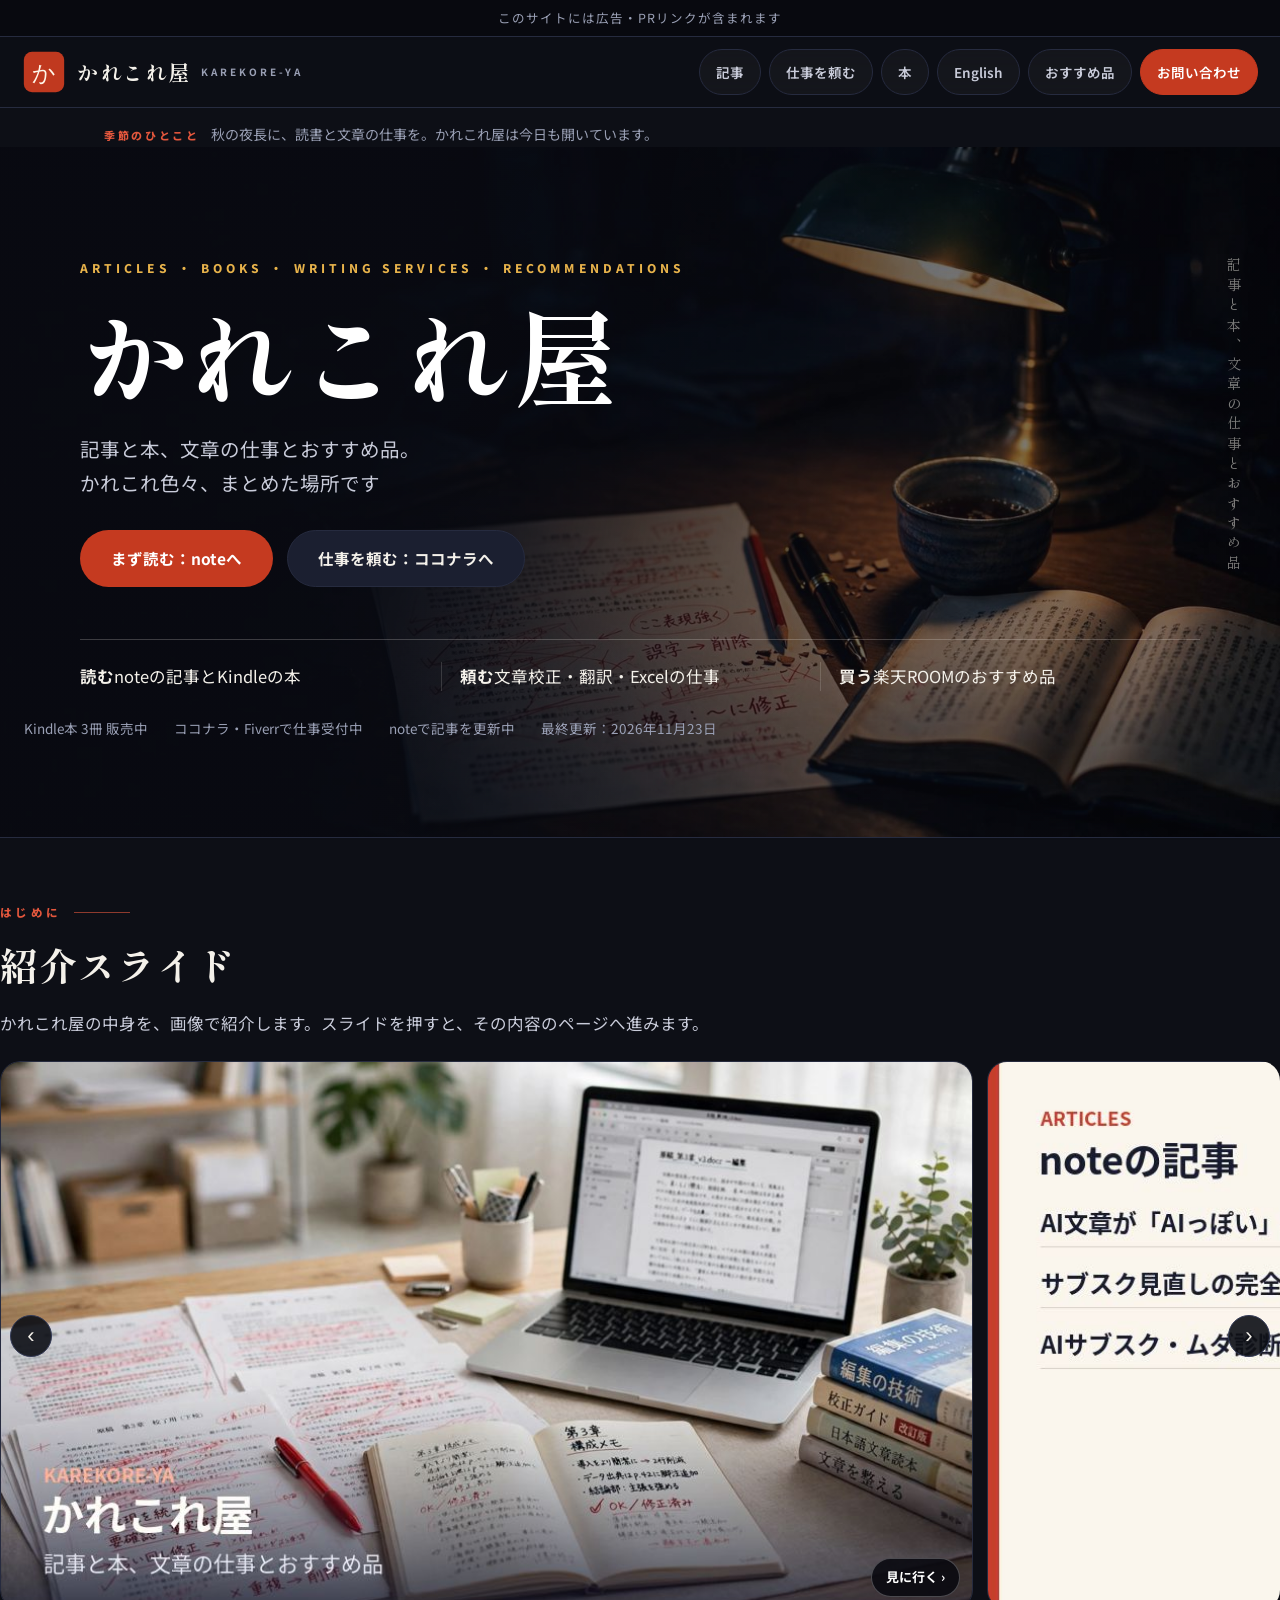
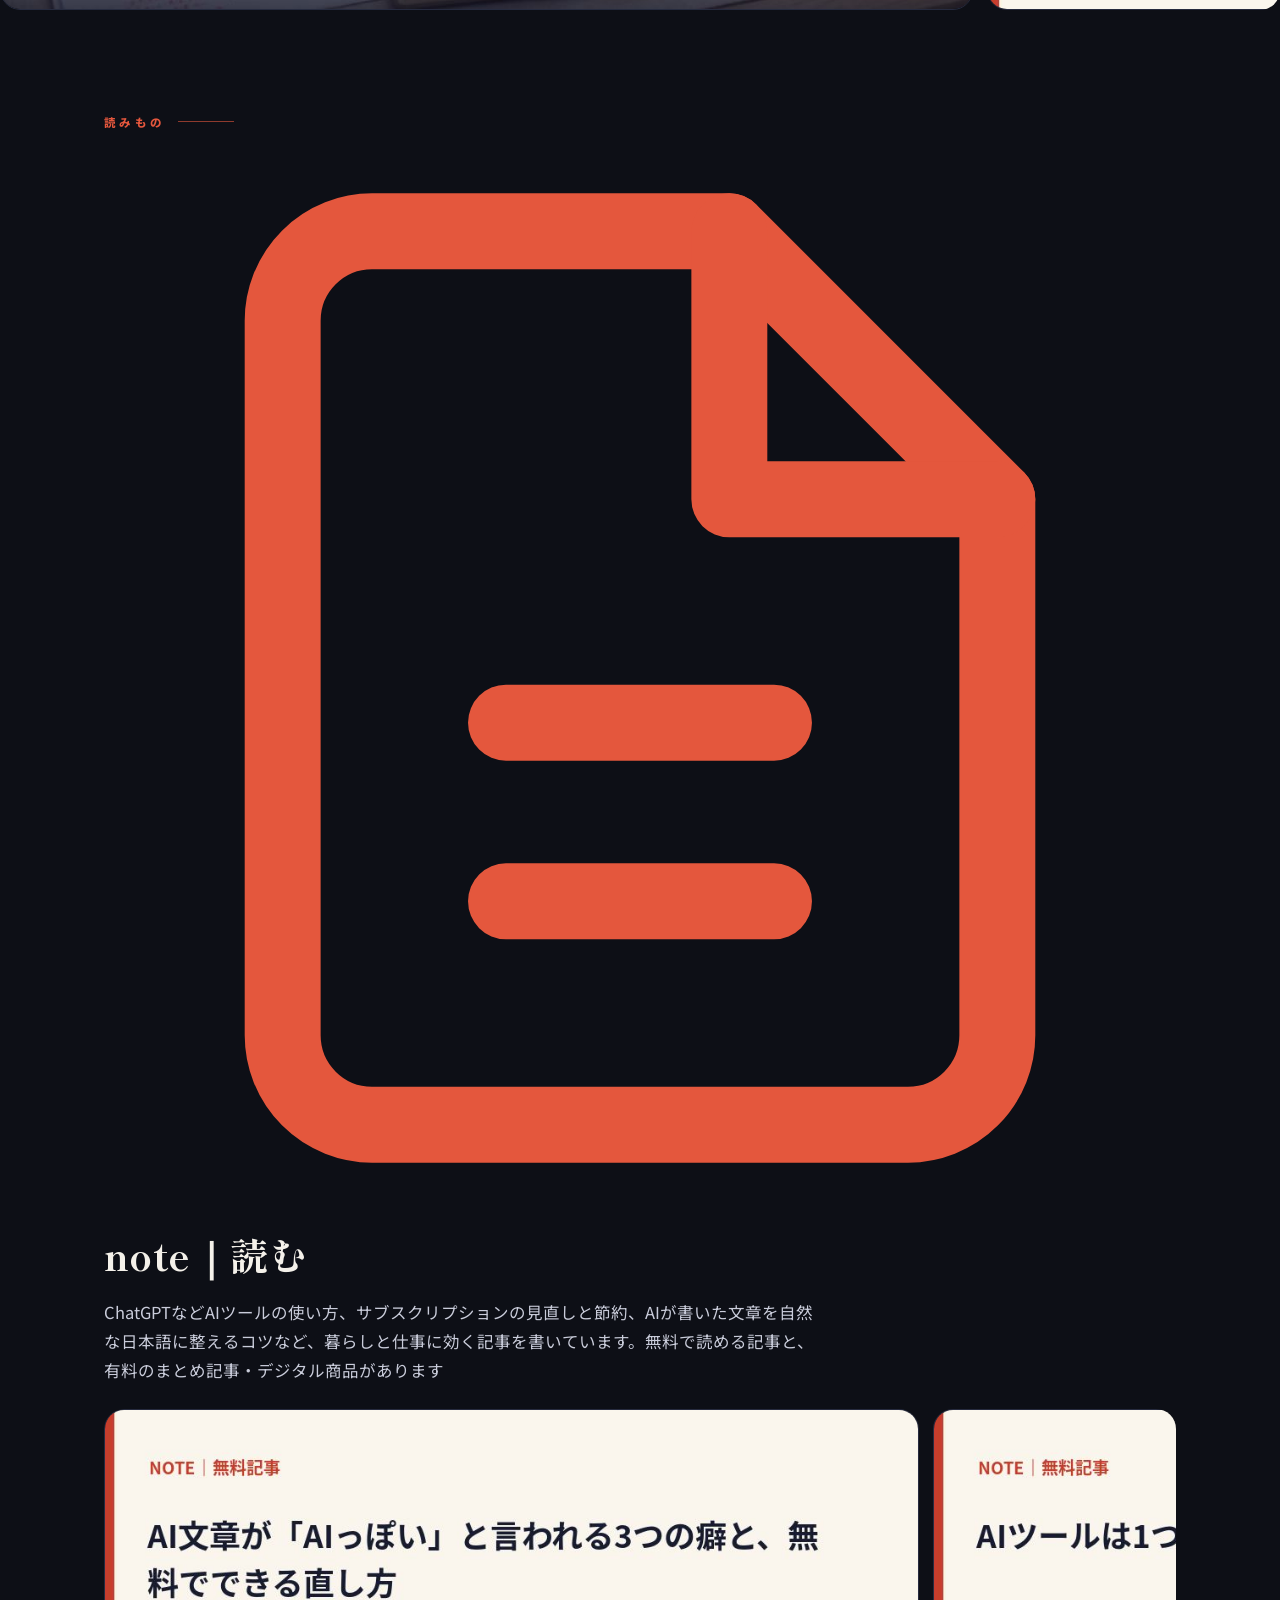
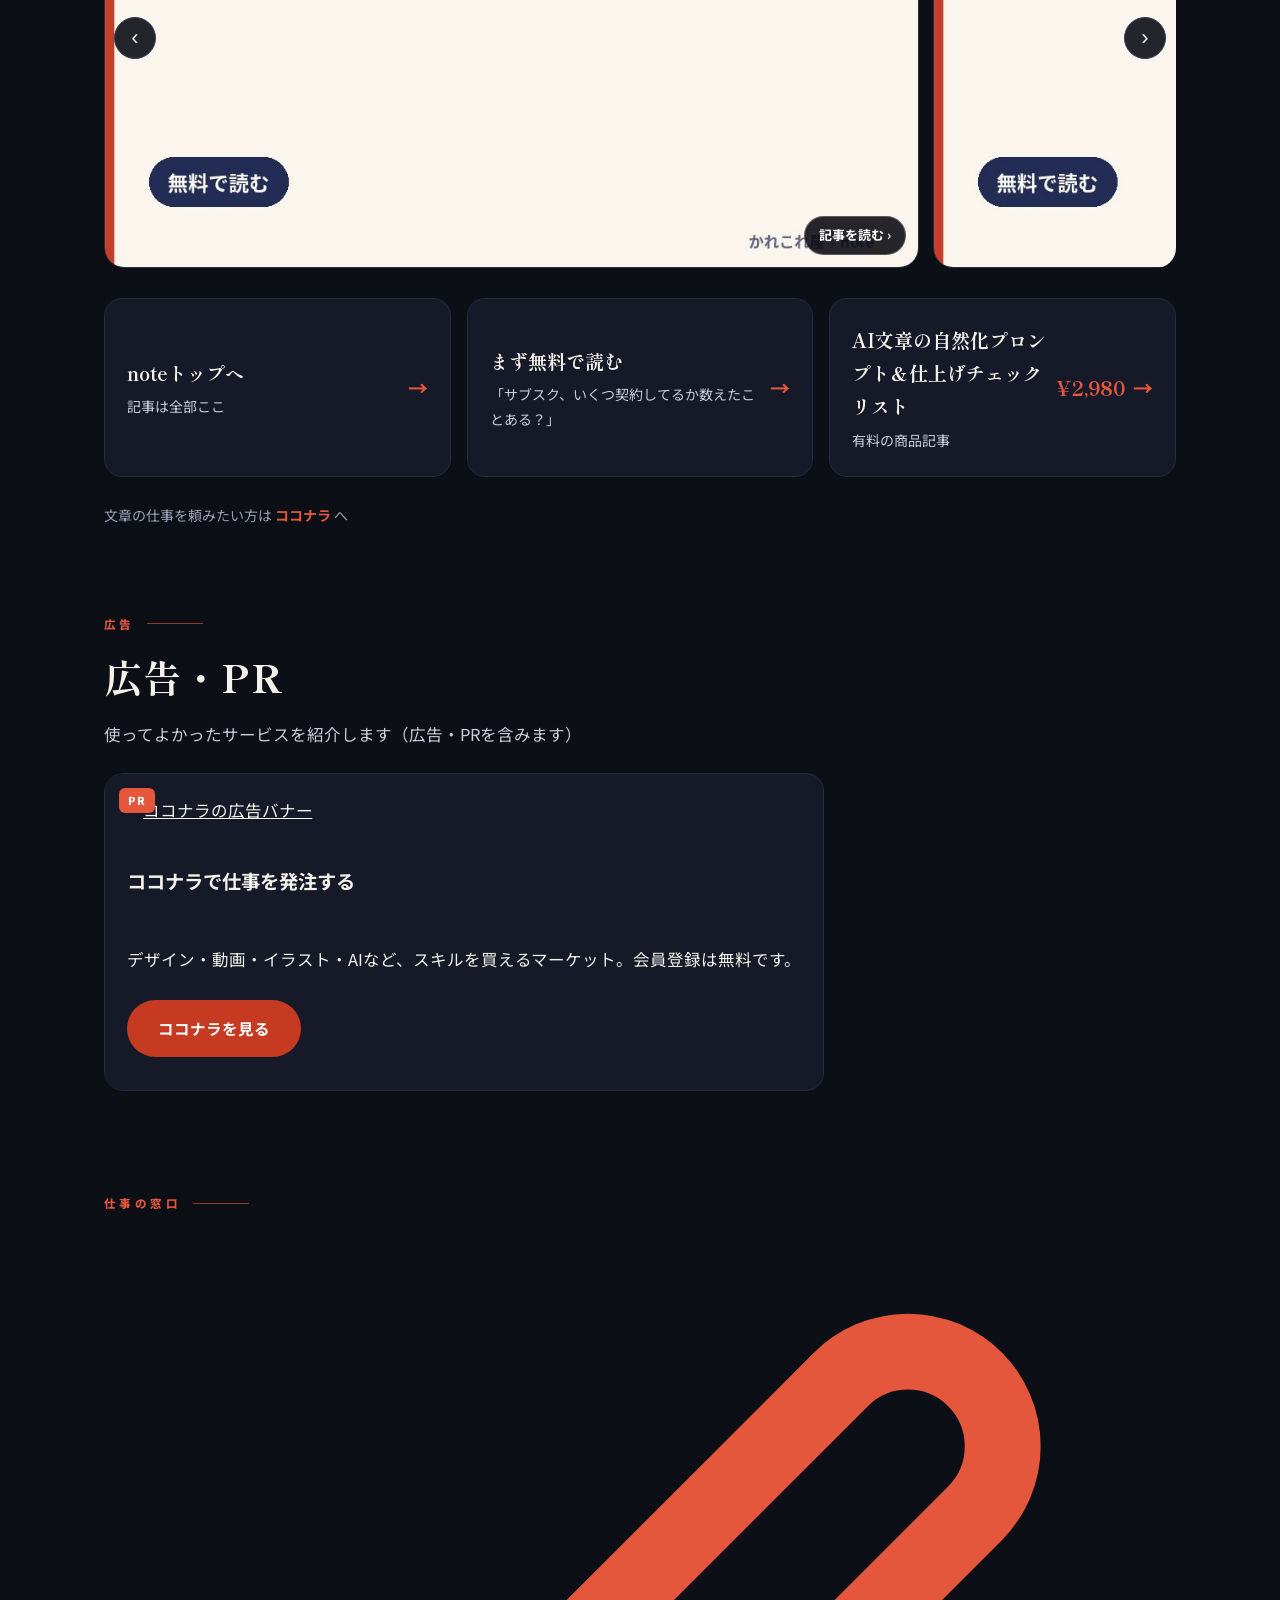
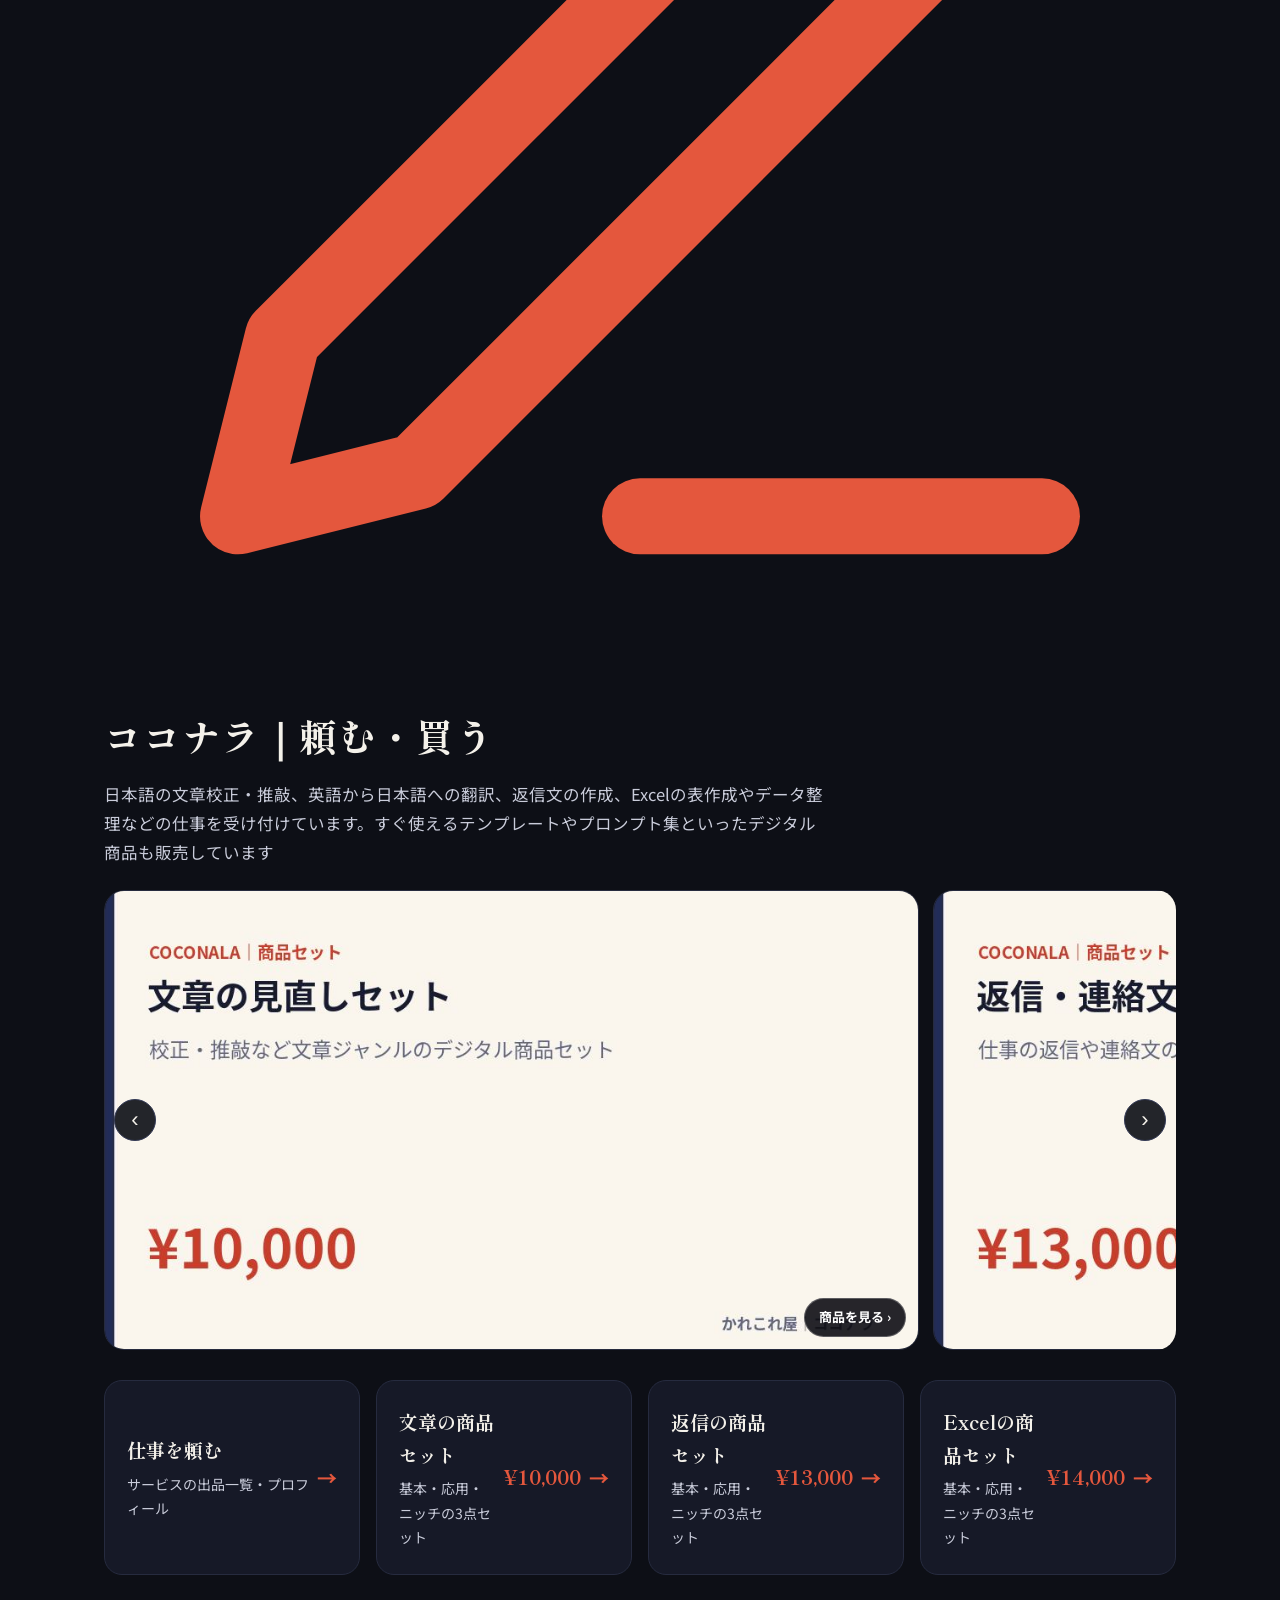
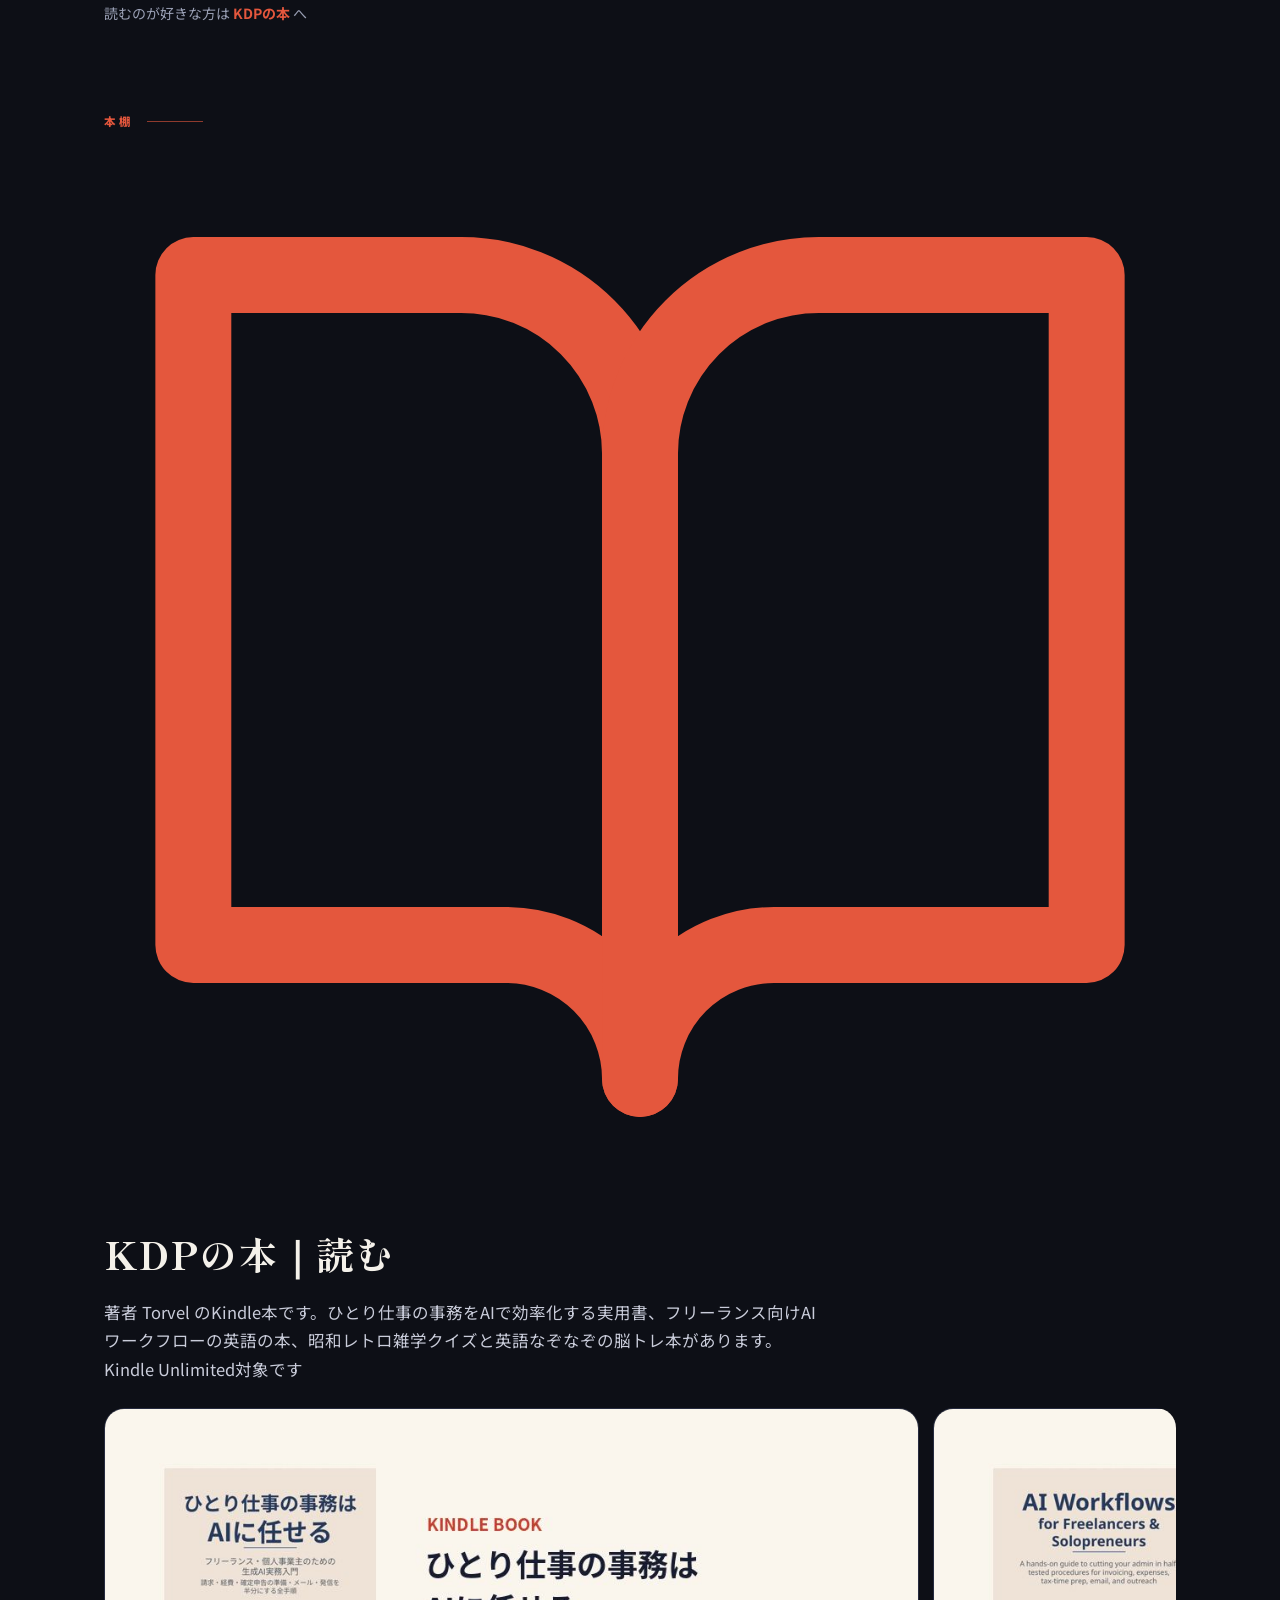
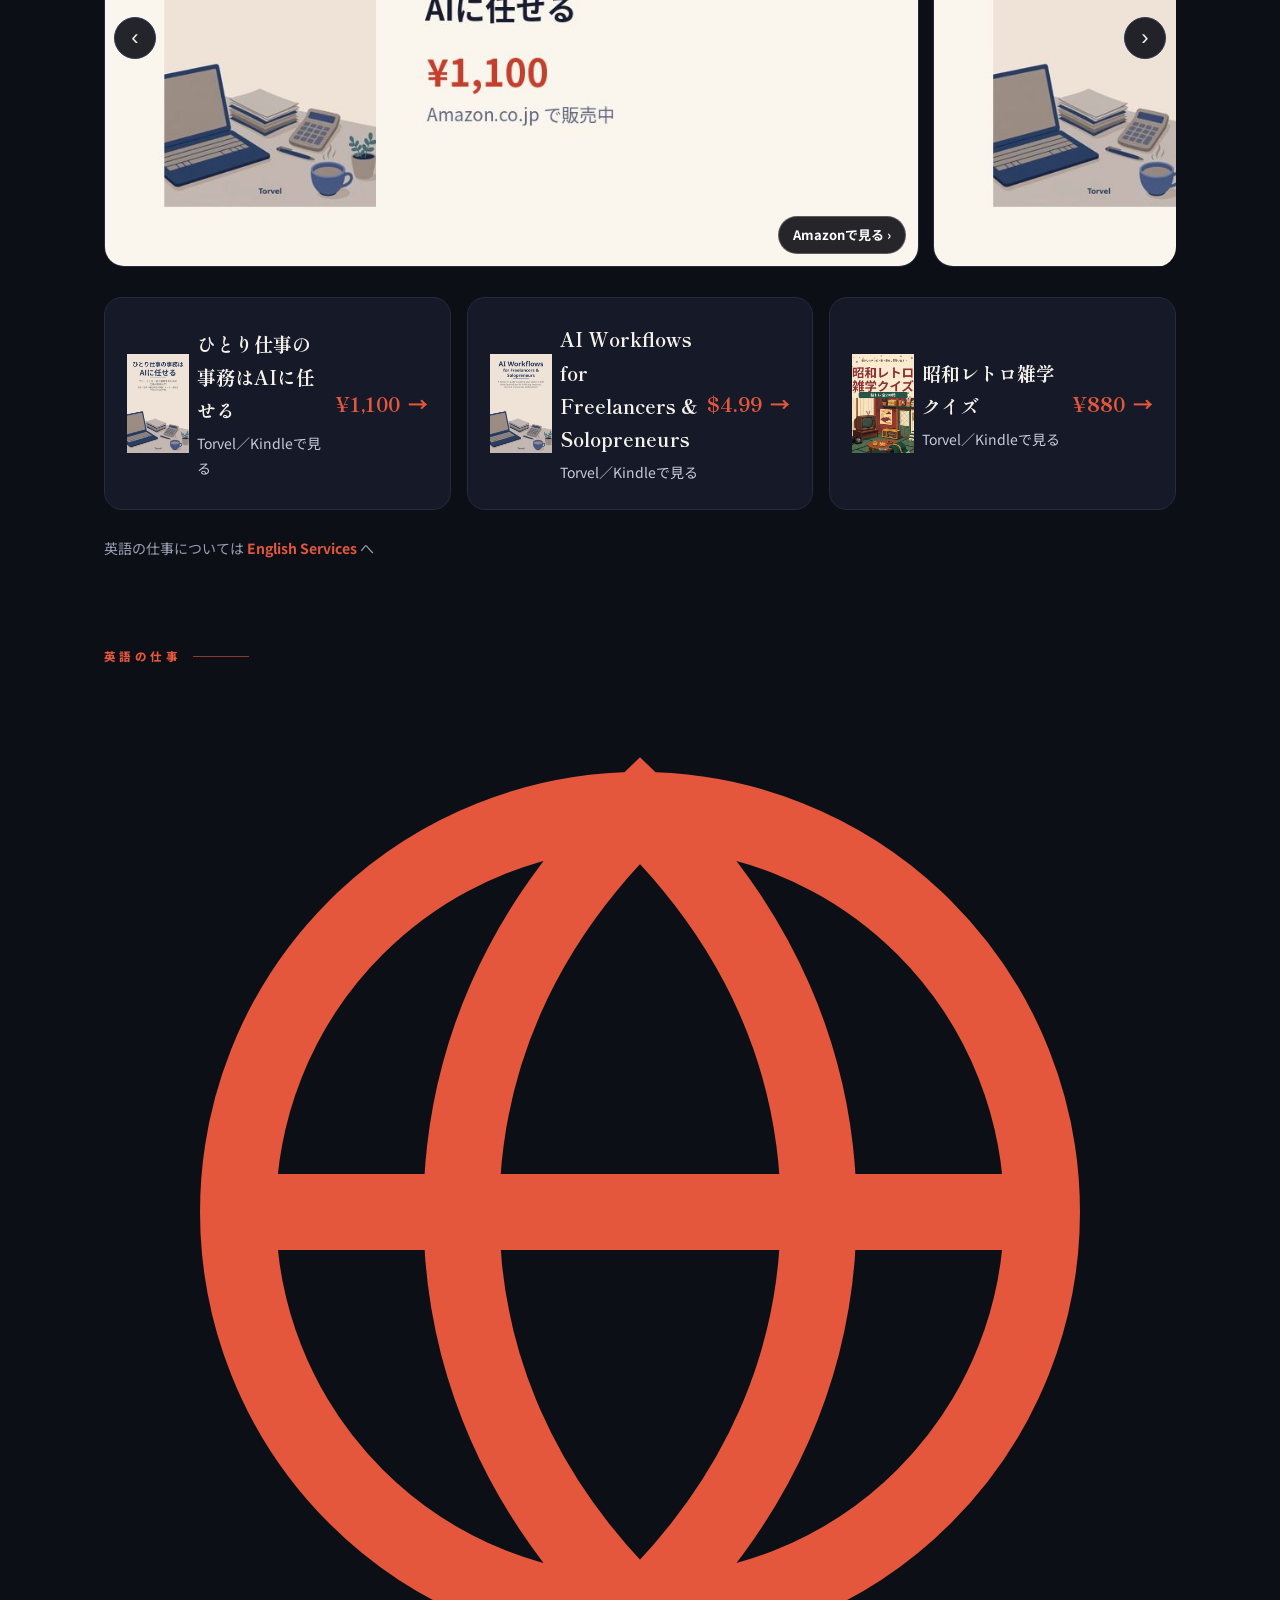
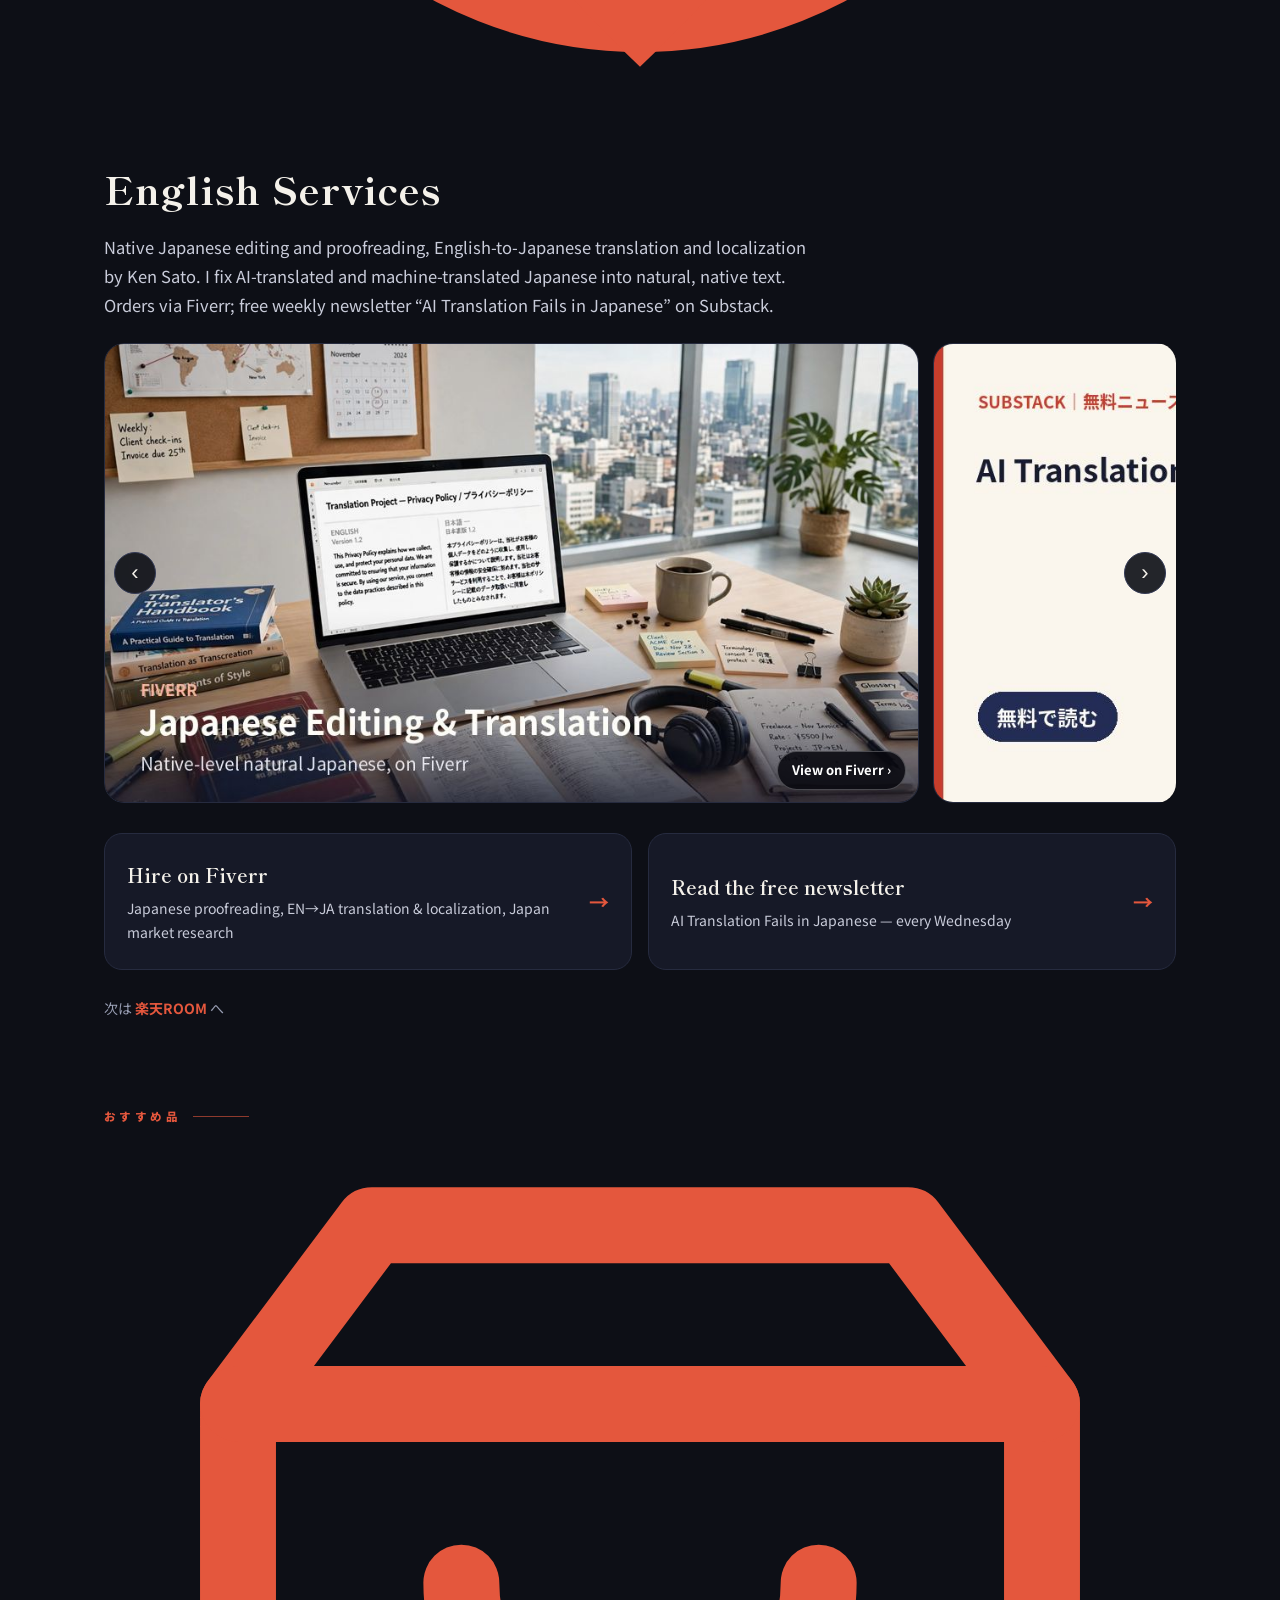
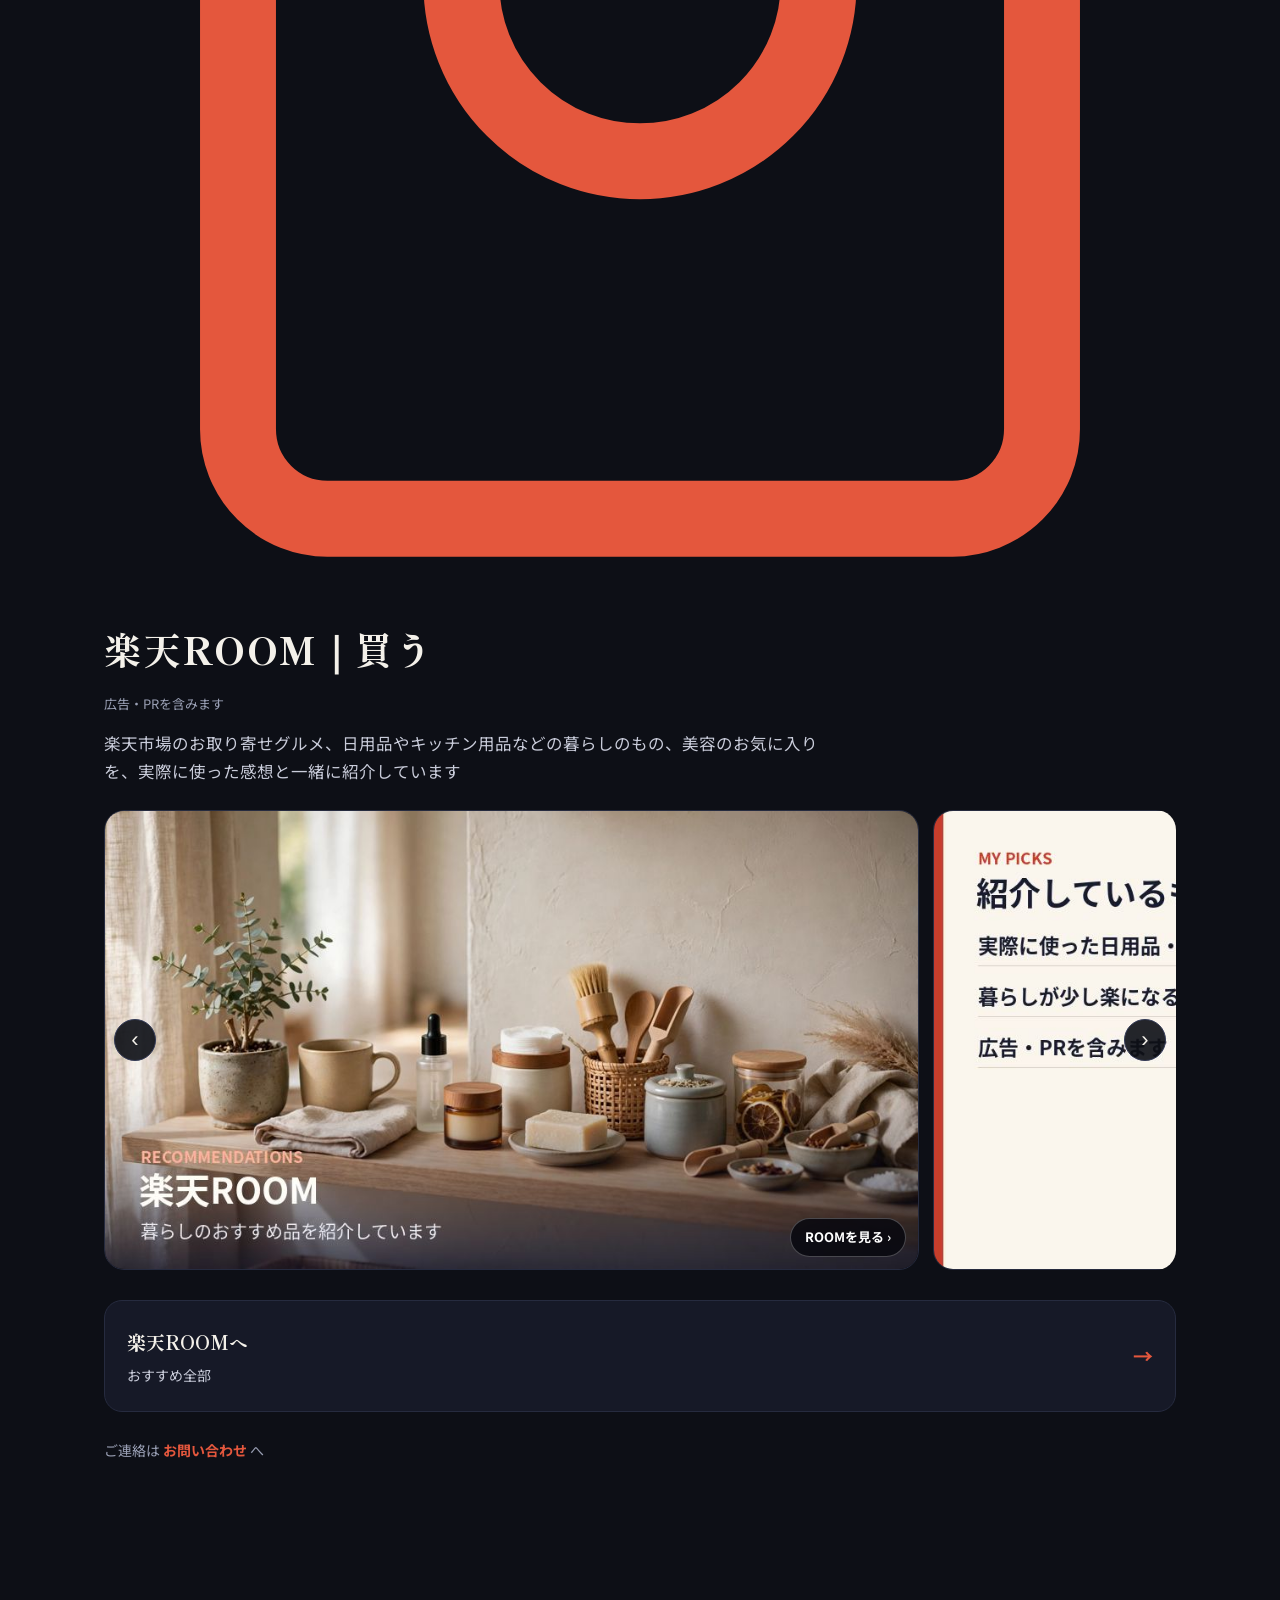
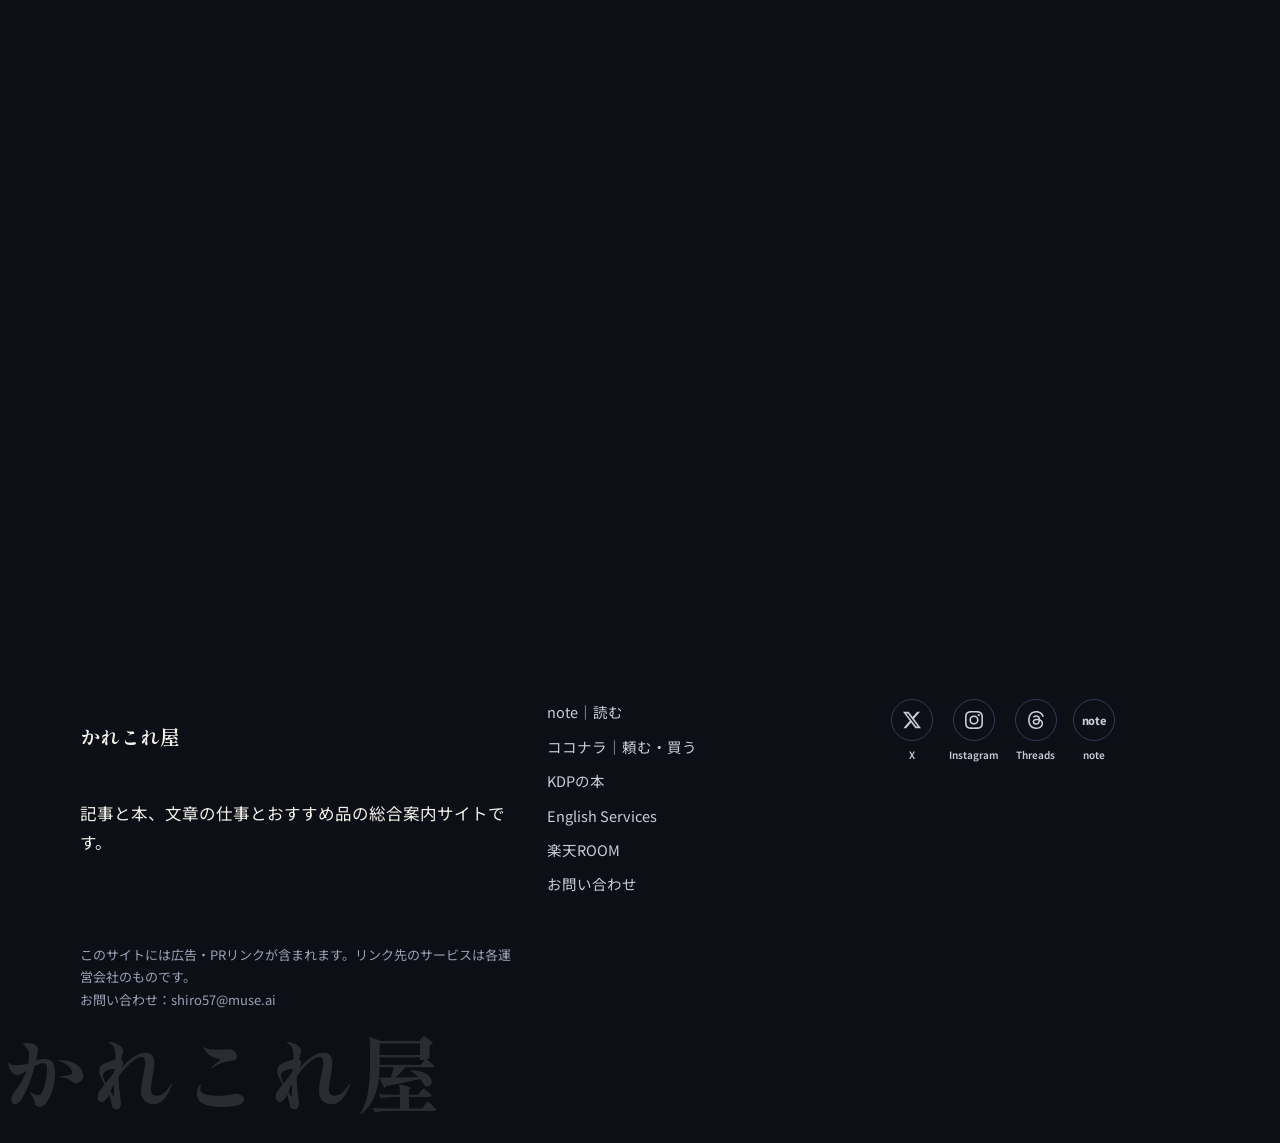
==== commit bb06d8f8: "Footer SNS: official brand icons in compact circles" ====
--- a/index.html
+++ b/index.html
@@ -328,10 +328,10 @@
       <a href="#contact">お問い合わせ</a>
     </nav>
     <div class="sns-row">
-          <a href="https://x.com/japanese_editor" data-goatcounter-click="x-japanese-editor">X</a>
-          <a href="https://www.instagram.com/yumi_826_/" data-goatcounter-click="instagram-yumi-826">Instagram</a>
-          <a href="https://www.threads.com/@yumi_826_" data-goatcounter-click="threads-yumi-826">Threads</a>
-          <a href="https://note.com/yumi_ai_" data-goatcounter-click="note-yumi-ai-3">note</a>
+          <a class="sns-btn" href="https://x.com/japanese_editor" data-goatcounter-click="x-japanese-editor" aria-label="X"><span class="ic"><svg viewBox="0 0 24 24" fill="currentColor" aria-hidden="true"><path d="M18.901 1.153h3.68l-8.04 9.19L24 22.846h-7.406l-5.8-7.584-6.638 7.584H.474l8.6-9.83L0 1.154h7.594l5.243 6.932ZM17.61 20.644h2.039L6.486 3.24H4.298Z"/></svg></span><span class="sns-name">X</span></a>
+          <a class="sns-btn" href="https://www.instagram.com/yumi_826_/" data-goatcounter-click="instagram-yumi-826" aria-label="Instagram"><span class="ic"><svg viewBox="0 0 24 24" fill="currentColor" aria-hidden="true"><path d="M7.0301.084c-1.2768.0602-2.1487.264-2.911.5634-.7888.3075-1.4575.72-2.1228 1.3877-.6652.6677-1.075 1.3368-1.3802 2.127-.2954.7638-.4956 1.6365-.552 2.914-.0564 1.2775-.0689 1.6882-.0626 4.947.0062 3.2586.0206 3.6671.0825 4.9473.061 1.2765.264 2.1482.5635 2.9107.308.7889.72 1.4573 1.388 2.1228.6679.6655 1.3365 1.0743 2.1285 1.38.7632.295 1.6361.4961 2.9134.552 1.2773.056 1.6884.069 4.9462.0627 3.2578-.0062 3.668-.0207 4.9478-.0814 1.28-.0607 2.147-.2652 2.9098-.5633.7889-.3086 1.4578-.72 2.1228-1.3881.665-.6682 1.0745-1.3378 1.3795-2.1284.2957-.7632.4966-1.636.552-2.9124.056-1.2809.0692-1.6898.063-4.948-.0063-3.2583-.021-3.6668-.0817-4.9465-.0607-1.2797-.264-2.1487-.5633-2.9117-.3084-.7889-.72-1.4568-1.3876-2.1228C21.2982 1.33 20.628.9208 19.8378.6165 19.074.321 18.2017.1197 16.9244.0645 15.6471.0093 15.236-.005 11.977.0014 8.718.0076 8.31.0215 7.0301.0839m.1402 21.6932c-1.17-.0509-1.8053-.2453-2.2287-.408-.5606-.216-.96-.4771-1.3819-.895-.422-.4178-.6811-.8186-.9-1.378-.1644-.4234-.3624-1.058-.4171-2.228-.0595-1.2645-.072-1.6442-.079-4.848-.007-3.2037.0053-3.583.0607-4.848.05-1.169.2456-1.805.408-2.2282.216-.5613.4762-.96.895-1.3816.4188-.4217.8184-.6814 1.3783-.9003.423-.1651 1.0575-.3614 2.227-.4171 1.2655-.06 1.6447-.072 4.848-.079 3.2033-.007 3.5835.005 4.8495.0608 1.169.0508 1.8053.2445 2.228.408.5608.216.96.4754 1.3816.895.4217.4194.6816.8176.9005 1.3787.1653.4217.3617 1.056.4169 2.2263.0602 1.2655.0739 1.645.0796 4.848.0058 3.203-.0055 3.5834-.061 4.848-.051 1.17-.245 1.8055-.408 2.2294-.216.5604-.4763.96-.8954 1.3814-.419.4215-.8181.6811-1.3783.9-.4224.1649-1.0577.3617-2.2262.4174-1.2656.0595-1.6448.072-4.8493.079-3.2045.007-3.5825-.006-4.848-.0608M16.953 5.5864A1.44 1.44 0 1 0 18.39 4.144a1.44 1.44 0 0 0-1.437 1.4424M5.8385 12.012c.0067 3.4032 2.7706 6.1557 6.173 6.1493 3.4026-.0065 6.157-2.7701 6.1506-6.1733-.0065-3.4032-2.771-6.1565-6.174-6.1498-3.403.0067-6.156 2.771-6.1496 6.1738M8 12.0077a4 4 0 1 1 4.008 3.9921A3.9996 3.9996 0 0 1 8 12.0077"/></svg></span><span class="sns-name">Instagram</span></a>
+          <a class="sns-btn" href="https://www.threads.com/@yumi_826_" data-goatcounter-click="threads-yumi-826" aria-label="Threads"><span class="ic"><svg viewBox="0 0 24 24" fill="currentColor" aria-hidden="true"><path d="M12.186 24h-.007c-3.581-.024-6.334-1.205-8.184-3.509C2.35 18.44 1.5 15.586 1.472 12.01v-.017c.03-3.579.879-6.43 2.525-8.482C5.845 1.205 8.6.024 12.18 0h.014c2.746.02 5.043.725 6.826 2.098 1.677 1.29 2.858 3.13 3.509 5.467l-2.04.569c-1.104-3.96-3.898-5.984-8.304-6.015-2.91.022-5.11.936-6.54 2.717C4.307 6.504 3.616 8.914 3.589 12c.027 3.086.718 5.496 2.057 7.164 1.43 1.783 3.631 2.698 6.54 2.717 2.623-.02 4.358-.631 5.8-2.045 1.647-1.613 1.618-3.593 1.09-4.798-.31-.71-.873-1.3-1.634-1.75-.192 1.352-.622 2.446-1.284 3.272-.886 1.102-2.14 1.704-3.73 1.79-1.202.065-2.361-.218-3.259-.801-1.063-.689-1.685-1.74-1.752-2.964-.065-1.19.408-2.285 1.33-3.082.88-.76 2.119-1.207 3.583-1.291a13.853 13.853 0 0 1 3.02.142c-.126-.742-.375-1.332-.75-1.757-.513-.586-1.308-.883-2.359-.89h-.029c-.844 0-1.992.232-2.721 1.32L7.734 7.847c.98-1.454 2.568-2.256 4.478-2.256h.044c3.194.02 5.097 1.975 5.287 5.388.108.046.216.094.321.142 1.49.7 2.58 1.761 3.154 3.07.797 1.82.871 4.79-1.548 7.158-1.85 1.81-4.094 2.628-7.277 2.65Zm1.003-11.69c-.242 0-.487.007-.739.021-1.836.103-2.98.946-2.916 2.143.067 1.256 1.452 1.839 2.784 1.767 1.224-.065 2.818-.543 3.086-3.71a10.5 10.5 0 0 0-2.215-.221z"/></svg></span><span class="sns-name">Threads</span></a>
+          <a class="sns-btn" href="https://note.com/yumi_ai_" data-goatcounter-click="note-yumi-ai-3" aria-label="note"><span class="ic"><span class="note-mark">note</span></span><span class="sns-name">note</span></a>
         </div>
         <p class="footer-note">このサイトには広告・PRリンクが含まれます。リンク先のサービスは各運営会社のものです。<br>お問い合わせ：shiro57@muse.ai</p>
   </div>
--- a/style.css
+++ b/style.css
@@ -268,12 +268,14 @@
 .footer-nav a:hover{color:var(--shu)}
 .footer-note,.footer-copy{color:var(--muted);font-size:13px}
 .footer-col{display:flex;flex-direction:column}
-.sns-row{display:flex;gap:10px;flex-wrap:wrap}
-.sns-row a{
-  color:var(--ink2);text-decoration:none;font-size:13.5px;font-weight:700;border:1px solid var(--line2);
-  border-radius:999px;padding:7px 14px;transition:.2s;
-}
-.sns-row a:hover{border-color:var(--shu);color:var(--shu)}
+.sns-row{display:flex;gap:16px;flex-wrap:wrap}
+.sns-btn{display:flex;flex-direction:column;align-items:center;gap:5px;color:var(--ink2);text-decoration:none}
+.sns-btn .ic{width:42px;height:42px;border:1px solid var(--line2);border-radius:50%;display:grid;place-items:center;transition:.2s}
+.sns-btn svg{width:18px;height:18px}
+.sns-btn .note-mark{font-size:11px;font-weight:800;letter-spacing:-.02em}
+.sns-btn .sns-name{font-size:10px;font-weight:600}
+.sns-btn:hover{color:var(--ink)}
+.sns-btn:hover .ic{border-color:var(--shu);color:var(--shu);transform:translateY(-2px)}
 .mark{color:var(--shu)}
 
 /* レスポンシブ */
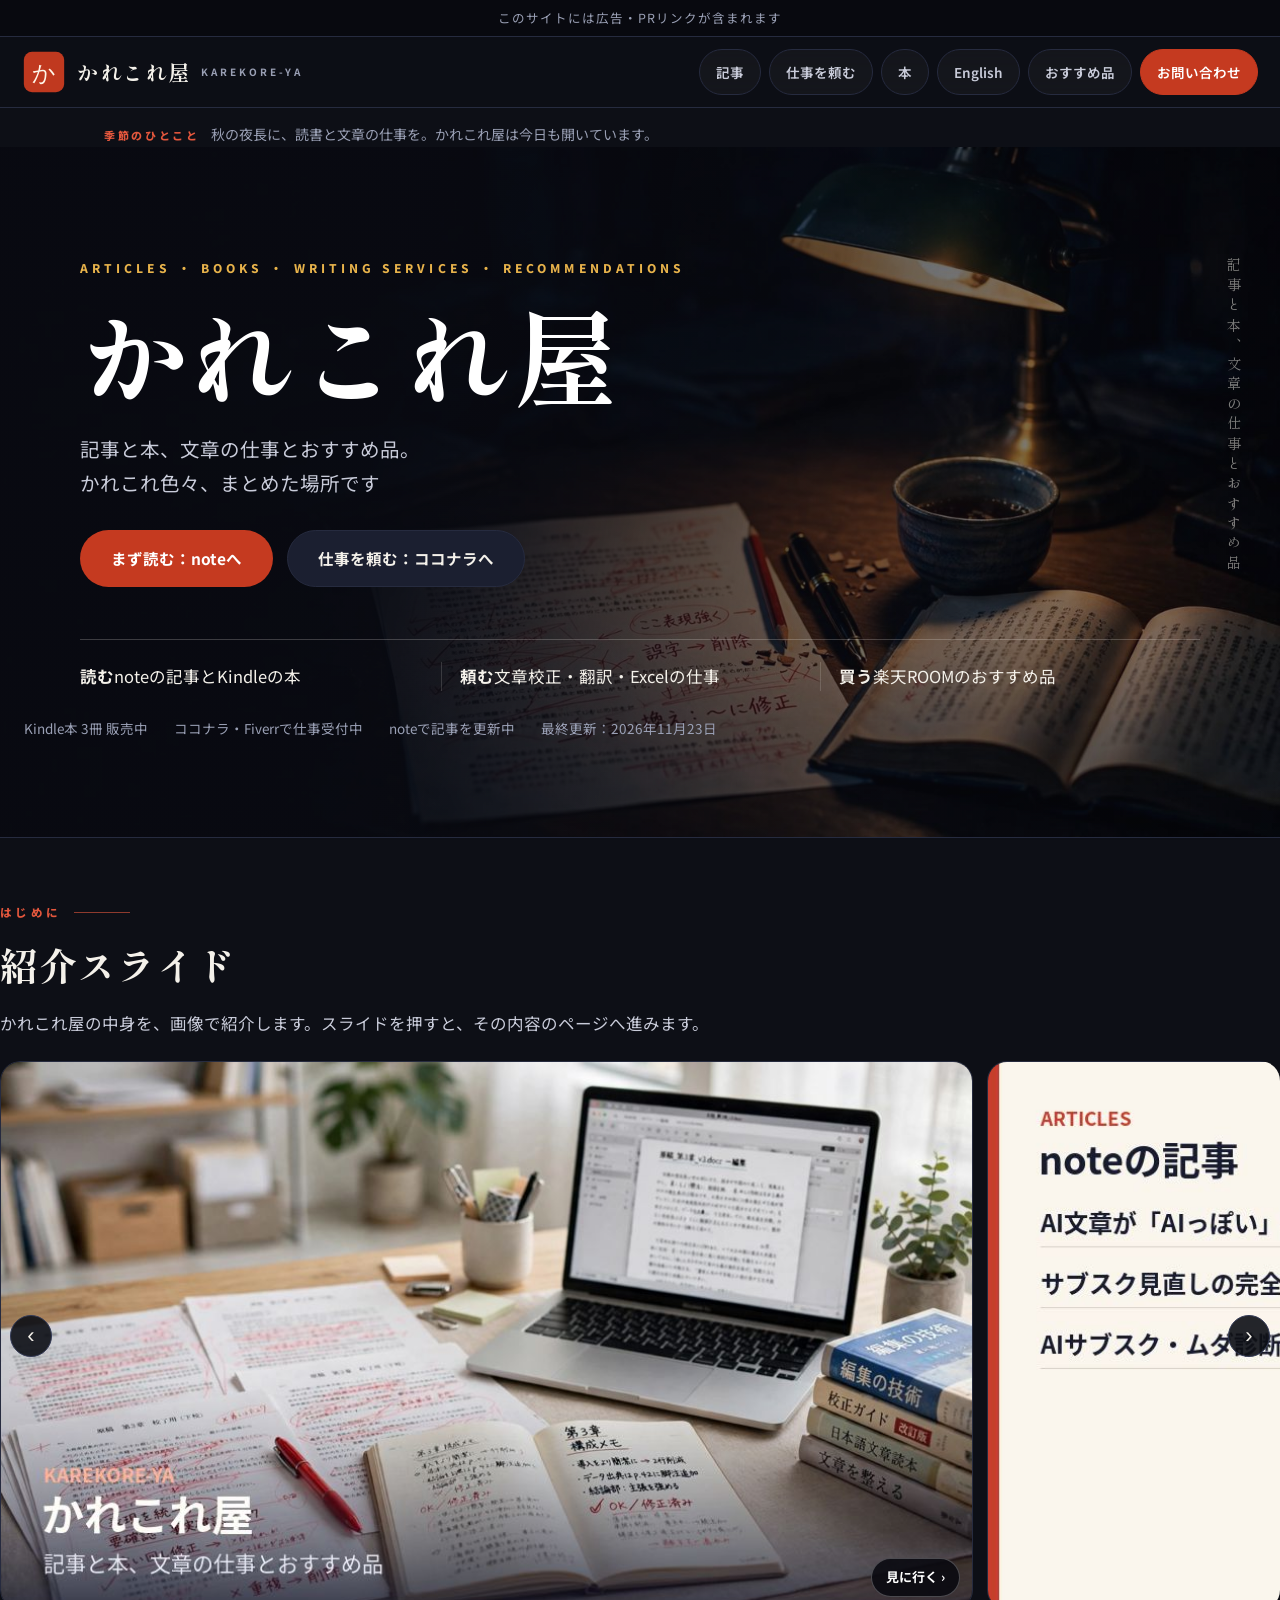
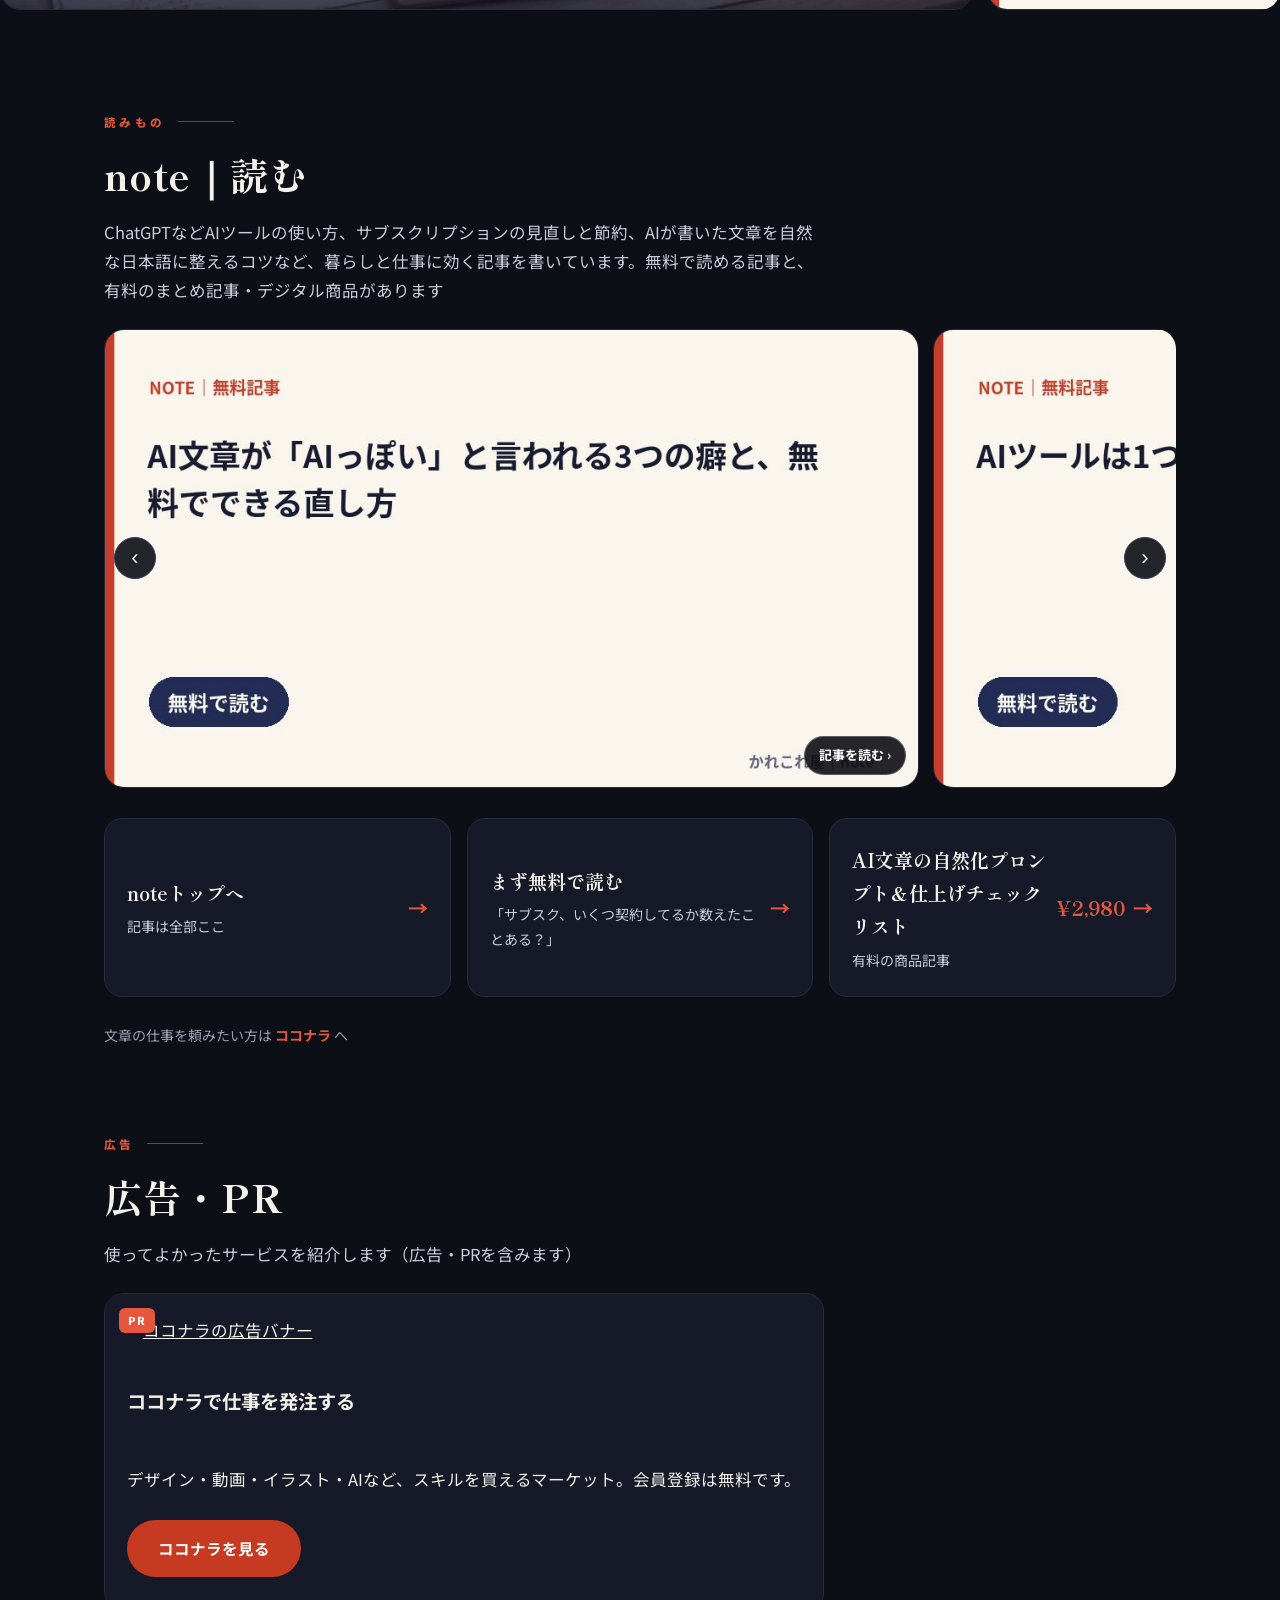
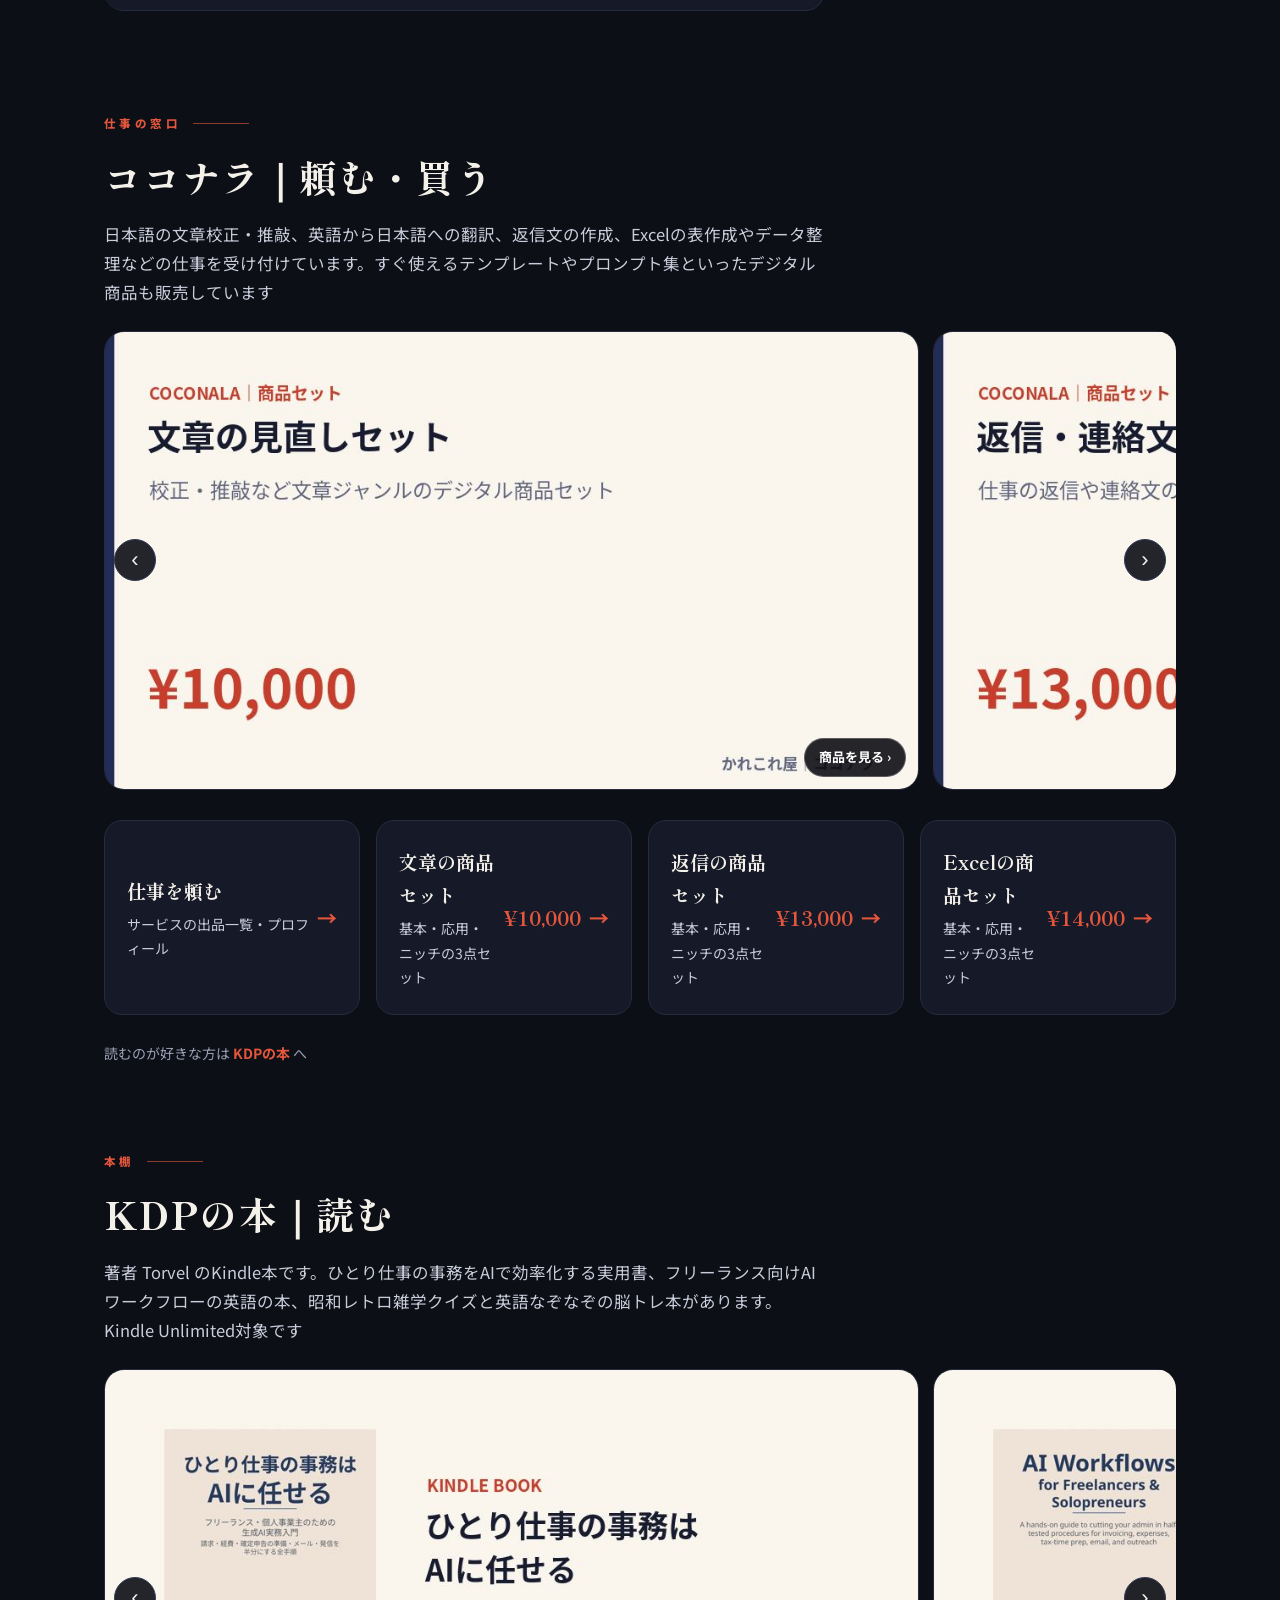
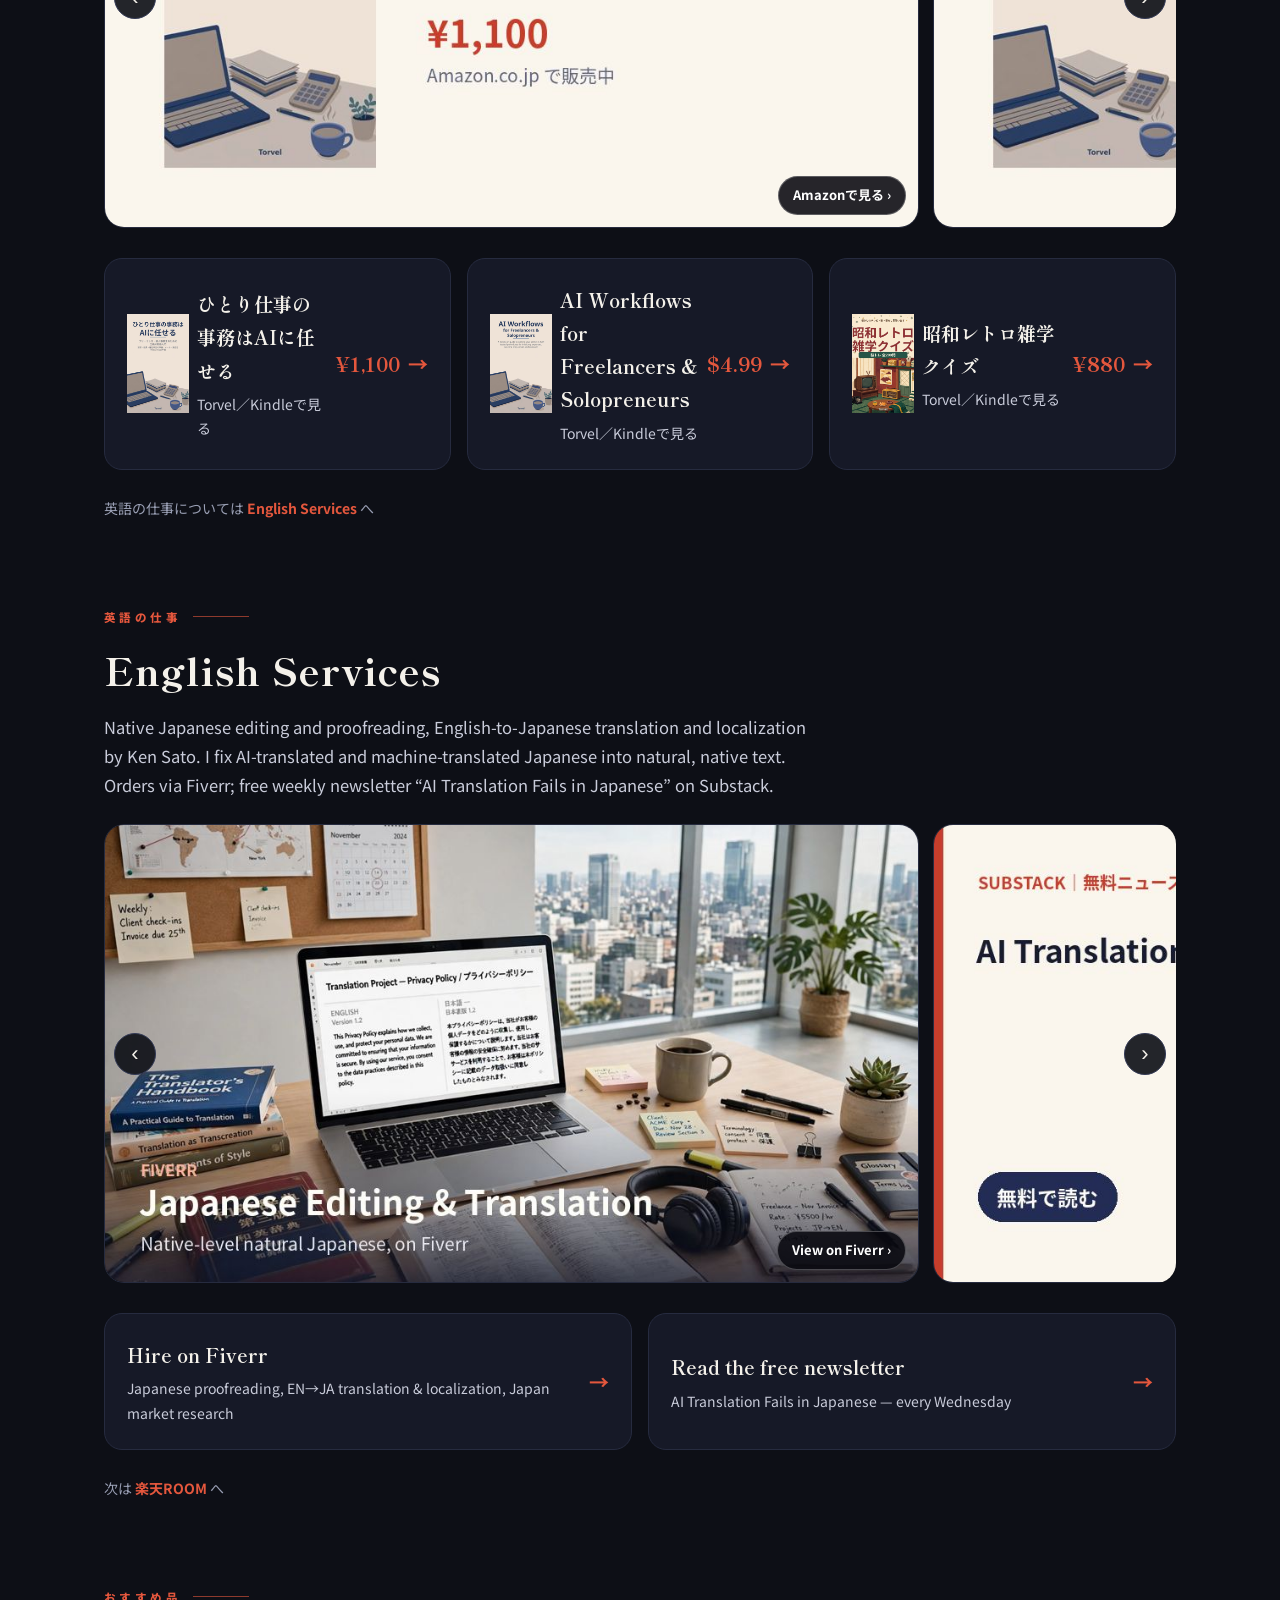
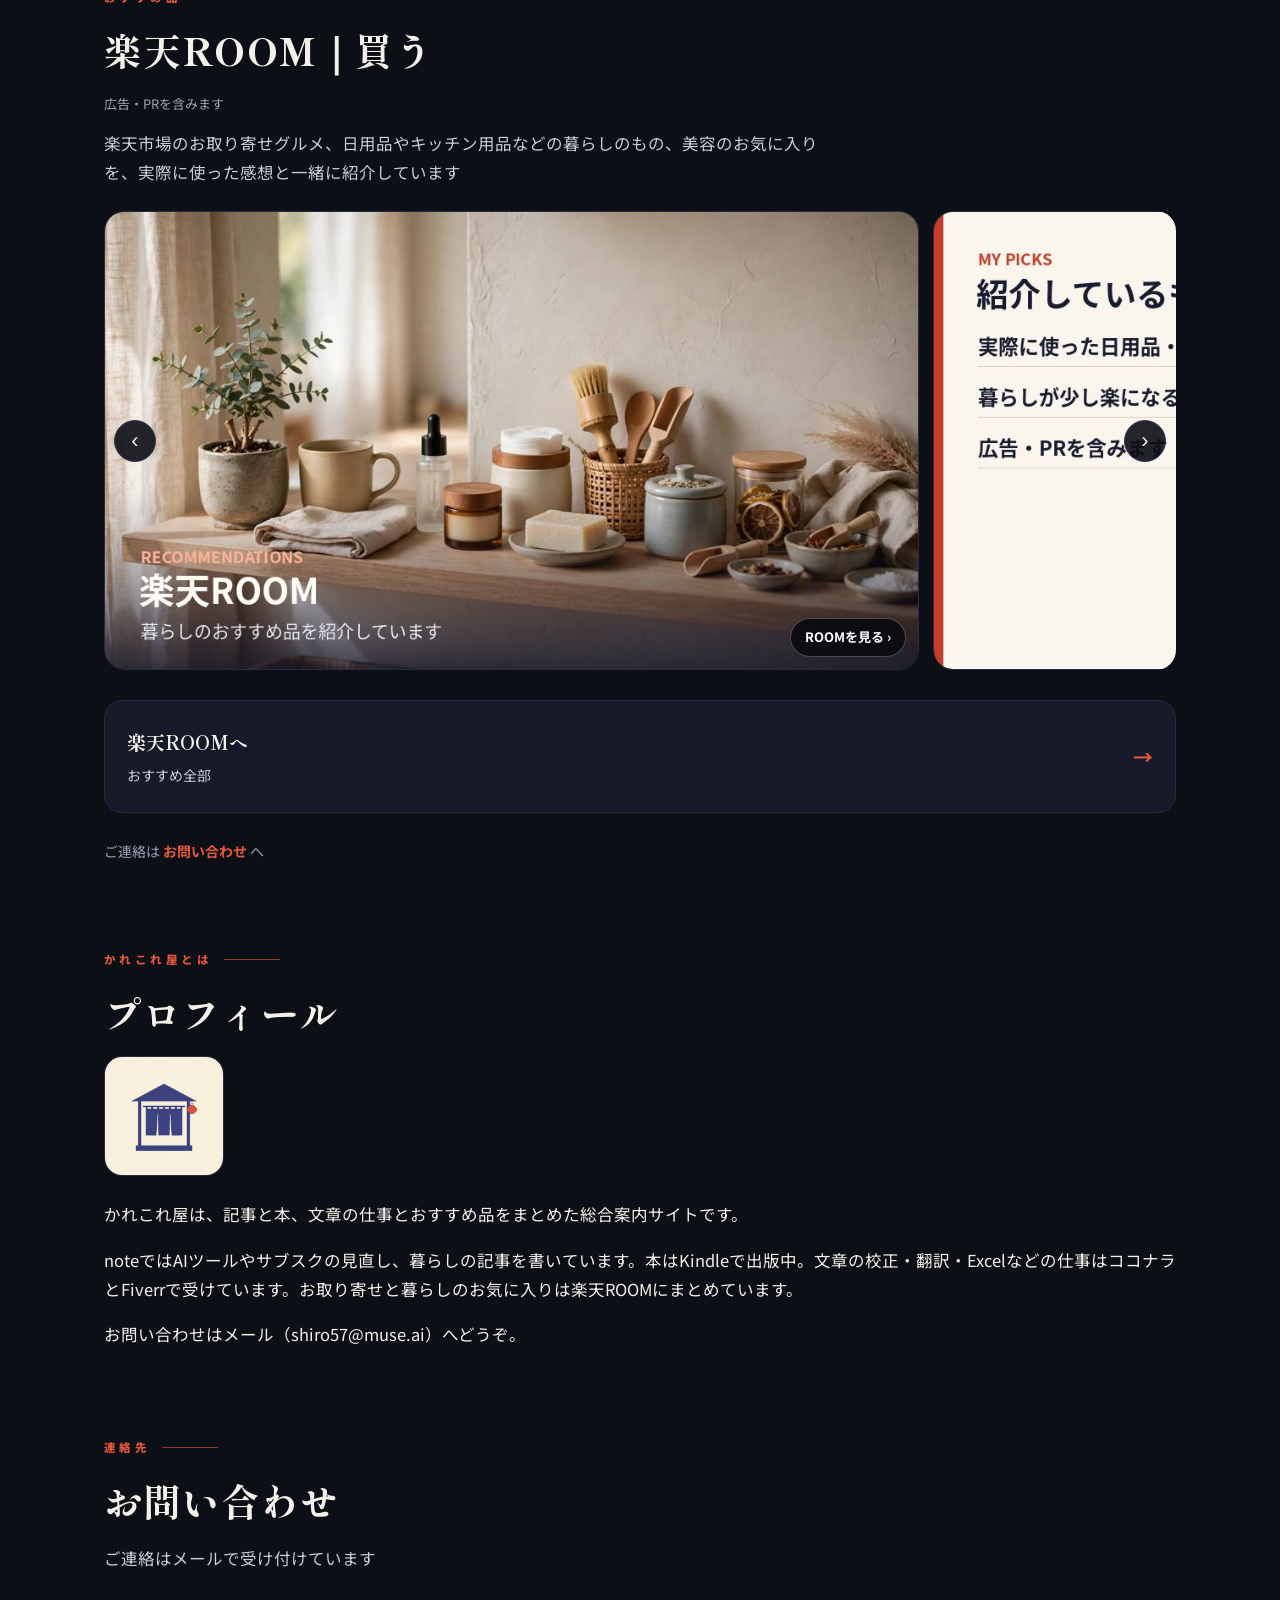
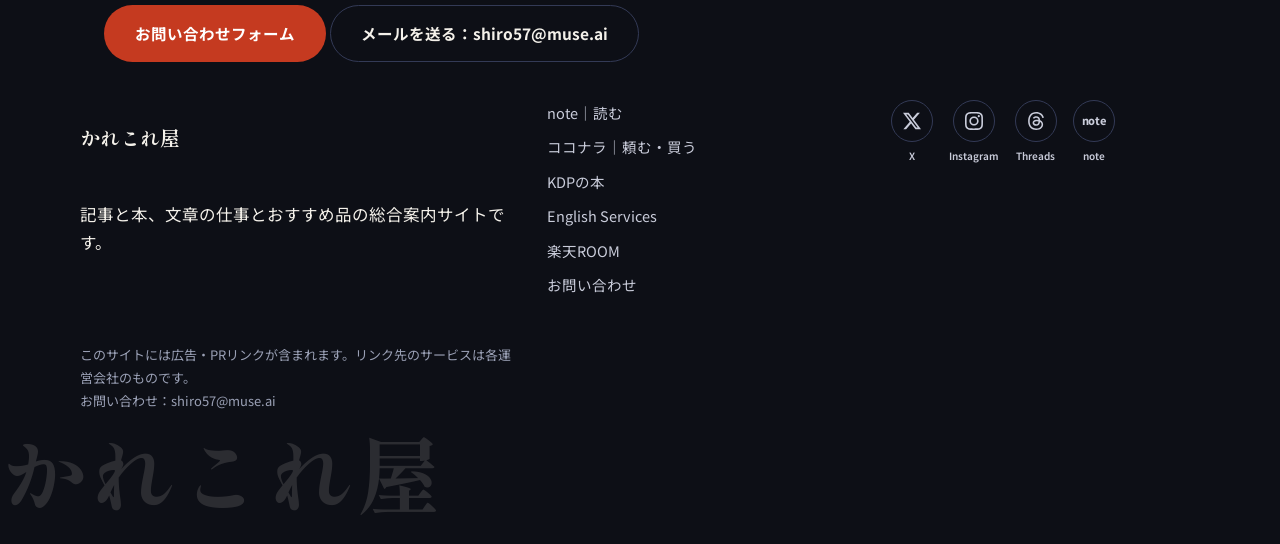
==== commit 5d90457a: "Remove section heading icons" ====
--- a/index.html
+++ b/index.html
@@ -127,7 +127,7 @@
 
 <main>
   <section id="note" aria-labelledby="h-note">
-    <div class="sec-head"><p class="sec-kicker">読みもの</p><span class="sec-icon" aria-hidden="true"><svg viewBox="0 0 24 24" fill="none" stroke="currentColor" stroke-width="1.7" stroke-linecap="round" stroke-linejoin="round"><path d="M14 2H6a2 2 0 0 0-2 2v16a2 2 0 0 0 2 2h12a2 2 0 0 0 2-2V8z"/><path d="M14 2v6h6"/><path d="M9 13h6M9 17h6"/></svg></span><h2 id="h-note">note｜読む</h2></div>
+    <div class="sec-head"><p class="sec-kicker">読みもの</p><h2 id="h-note">note｜読む</h2></div>
     <p class="sec-desc">ChatGPTなどAIツールの使い方、サブスクリプションの見直しと節約、AIが書いた文章を自然な日本語に整えるコツなど、暮らしと仕事に効く記事を書いています。無料で読める記事と、有料のまとめ記事・デジタル商品があります</p>
   <div class="carousel" role="group" aria-label="noteの記事スライド">
   <div class="car-track">
@@ -182,7 +182,7 @@
   </section>
 
   <section id="coconala" aria-labelledby="h-coconala">
-    <div class="sec-head"><p class="sec-kicker">仕事の窓口</p><span class="sec-icon" aria-hidden="true"><svg viewBox="0 0 24 24" fill="none" stroke="currentColor" stroke-width="1.7" stroke-linecap="round" stroke-linejoin="round"><path d="M12 20h9"/><path d="M16.5 3.5a2.12 2.12 0 0 1 3 3L7 19l-4 1 1-4L16.5 3.5z"/></svg></span><h2 id="h-coconala">ココナラ｜頼む・買う</h2></div>
+    <div class="sec-head"><p class="sec-kicker">仕事の窓口</p><h2 id="h-coconala">ココナラ｜頼む・買う</h2></div>
     <p class="sec-desc">日本語の文章校正・推敲、英語から日本語への翻訳、返信文の作成、Excelの表作成やデータ整理などの仕事を受け付けています。すぐ使えるテンプレートやプロンプト集といったデジタル商品も販売しています</p>
   <div class="carousel" role="group" aria-label="ココナラの商品スライド">
   <div class="car-track">
@@ -218,7 +218,7 @@
   </section>
 
   <section id="books" aria-labelledby="h-books">
-    <div class="sec-head"><p class="sec-kicker">本棚</p><span class="sec-icon" aria-hidden="true"><svg viewBox="0 0 24 24" fill="none" stroke="currentColor" stroke-width="1.7" stroke-linecap="round" stroke-linejoin="round"><path d="M2 3h6a4 4 0 0 1 4 4v14a3 3 0 0 0-3-3H2z"/><path d="M22 3h-6a4 4 0 0 0-4 4v14a3 3 0 0 1 3-3h7z"/></svg></span><h2 id="h-books">KDPの本｜読む</h2></div>
+    <div class="sec-head"><p class="sec-kicker">本棚</p><h2 id="h-books">KDPの本｜読む</h2></div>
     <p class="sec-desc">著者 Torvel のKindle本です。ひとり仕事の事務をAIで効率化する実用書、フリーランス向けAIワークフローの英語の本、昭和レトロ雑学クイズと英語なぞなぞの脳トレ本があります。Kindle Unlimited対象です</p>
   <div class="carousel" role="group" aria-label="Kindleの本のスライド">
   <div class="car-track">
@@ -253,7 +253,7 @@
   </section>
 
   <section id="english" aria-labelledby="h-english" lang="en">
-    <div class="sec-head"><p class="sec-kicker">英語の仕事</p><span class="sec-icon" aria-hidden="true"><svg viewBox="0 0 24 24" fill="none" stroke="currentColor" stroke-width="1.7"><circle cx="12" cy="12" r="9"/><path d="M3 12h18M12 3c2.7 2.6 4 5.7 4 9s-1.3 6.4-4 9c-2.7-2.6-4-5.7-4-9s1.3-6.4 4-9z"/></svg></span><h2 id="h-english">English Services</h2></div>
+    <div class="sec-head"><p class="sec-kicker">英語の仕事</p><h2 id="h-english">English Services</h2></div>
     <p class="sec-desc">Native Japanese editing and proofreading, English-to-Japanese translation and localization by Ken Sato. I fix AI-translated and machine-translated Japanese into natural, native text. Orders via Fiverr; free weekly newsletter “AI Translation Fails in Japanese” on Substack.</p>
   <div class="carousel" role="group" aria-label="English services slides">
   <div class="car-track">
@@ -277,7 +277,7 @@
   </section>
 
   <section id="room" aria-labelledby="h-room">
-    <div class="sec-head"><p class="sec-kicker">おすすめ品</p><span class="sec-icon" aria-hidden="true"><svg viewBox="0 0 24 24" fill="none" stroke="currentColor" stroke-width="1.7" stroke-linecap="round" stroke-linejoin="round"><path d="M6 2 3 6v14a2 2 0 0 0 2 2h14a2 2 0 0 0 2-2V6l-3-4z"/><path d="M3 6h18"/><path d="M16 10a4 4 0 0 1-8 0"/></svg></span><h2 id="h-room">楽天ROOM｜買う</h2></div>
+    <div class="sec-head"><p class="sec-kicker">おすすめ品</p><h2 id="h-room">楽天ROOM｜買う</h2></div>
     <p class="pr-note">広告・PRを含みます</p>
     <p class="sec-desc">楽天市場のお取り寄せグルメ、日用品やキッチン用品などの暮らしのもの、美容のお気に入りを、実際に使った感想と一緒に紹介しています</p>
   <div class="carousel" role="group" aria-label="楽天ROOMのスライド">
--- a/style.css
+++ b/style.css
@@ -135,7 +135,6 @@
   font-family:var(--serif);font-size:clamp(28px,4.4vw,38px);font-weight:800;letter-spacing:.03em;
   margin:0;color:var(--ink);display:flex;align-items:center;gap:14px;
 }
-.sec-icon{width:34px;height:34px;color:var(--shu);flex:0 0 auto}
 .sec-desc{color:var(--ink2);max-width:720px;margin:8px 0 24px}
 .pr-note{color:var(--muted);font-size:13px;margin-top:6px}
 .next-one{color:var(--muted);font-size:14px;margin-top:26px}
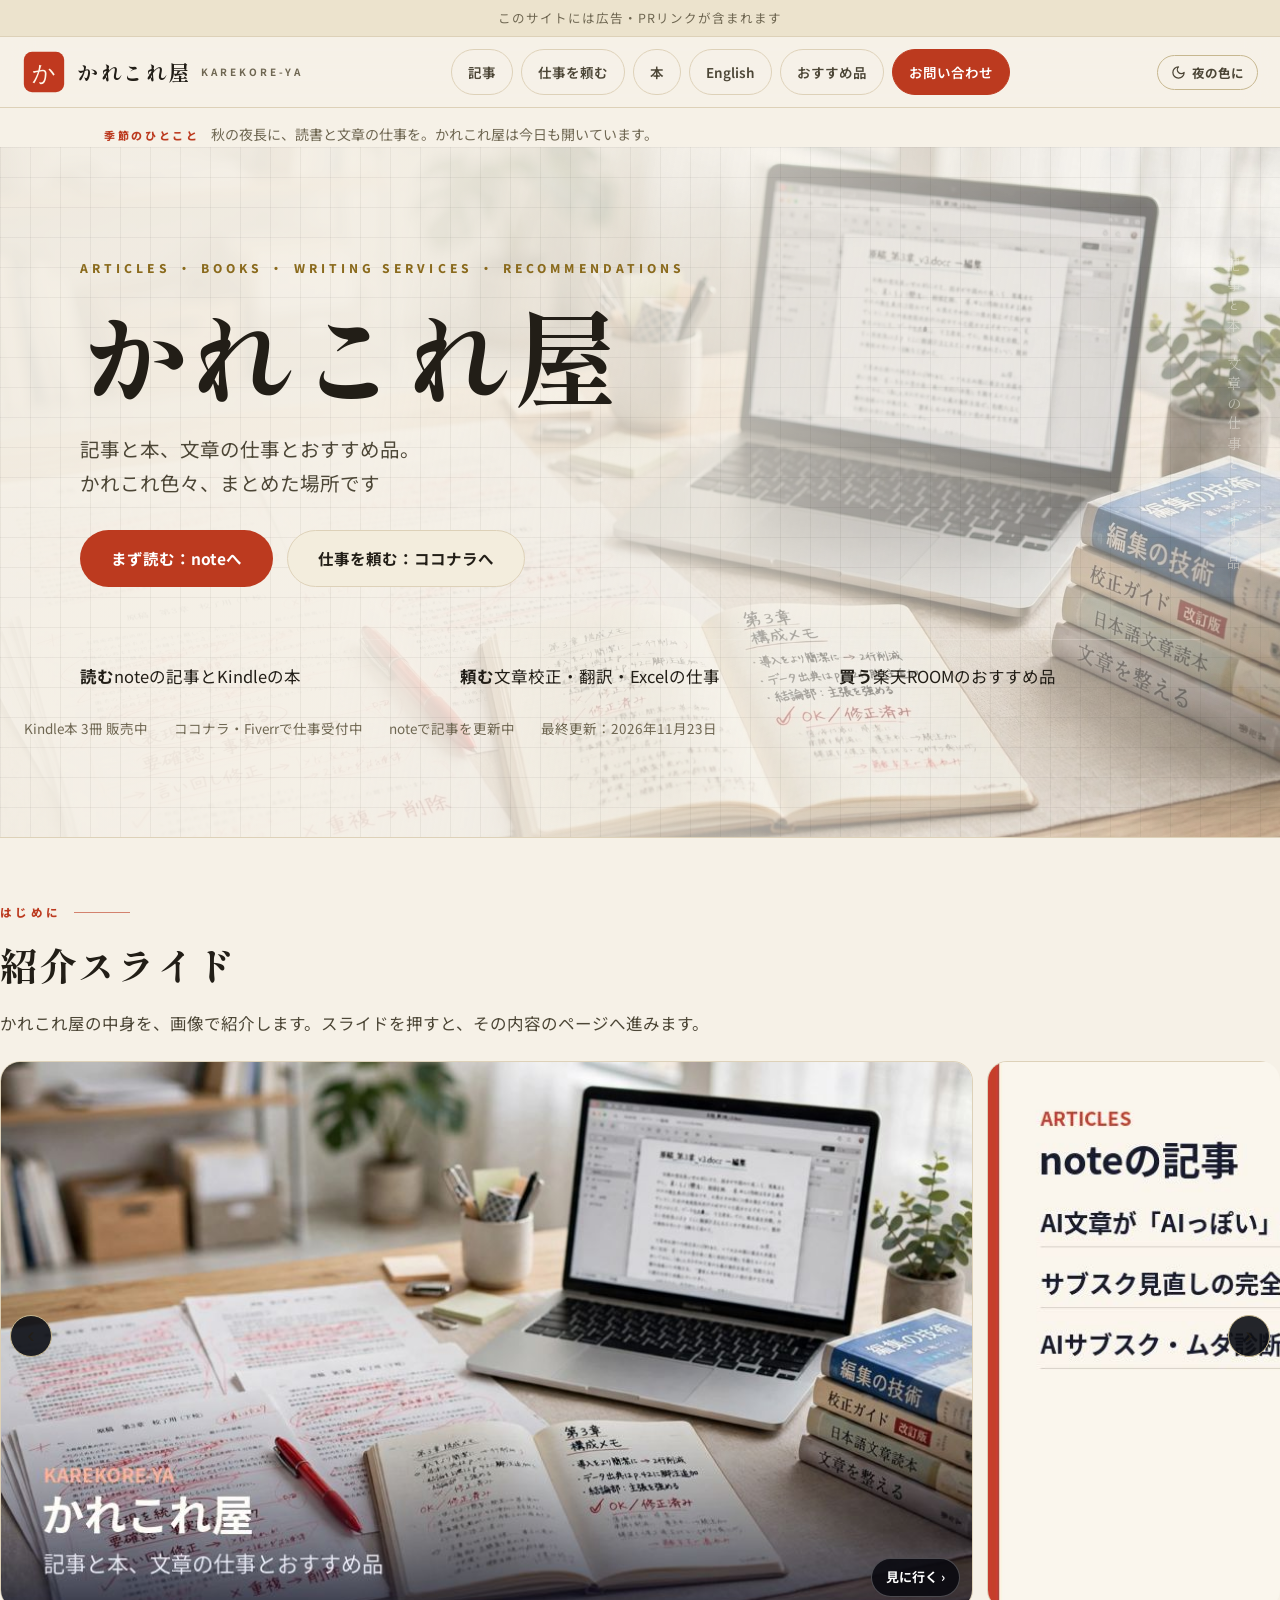
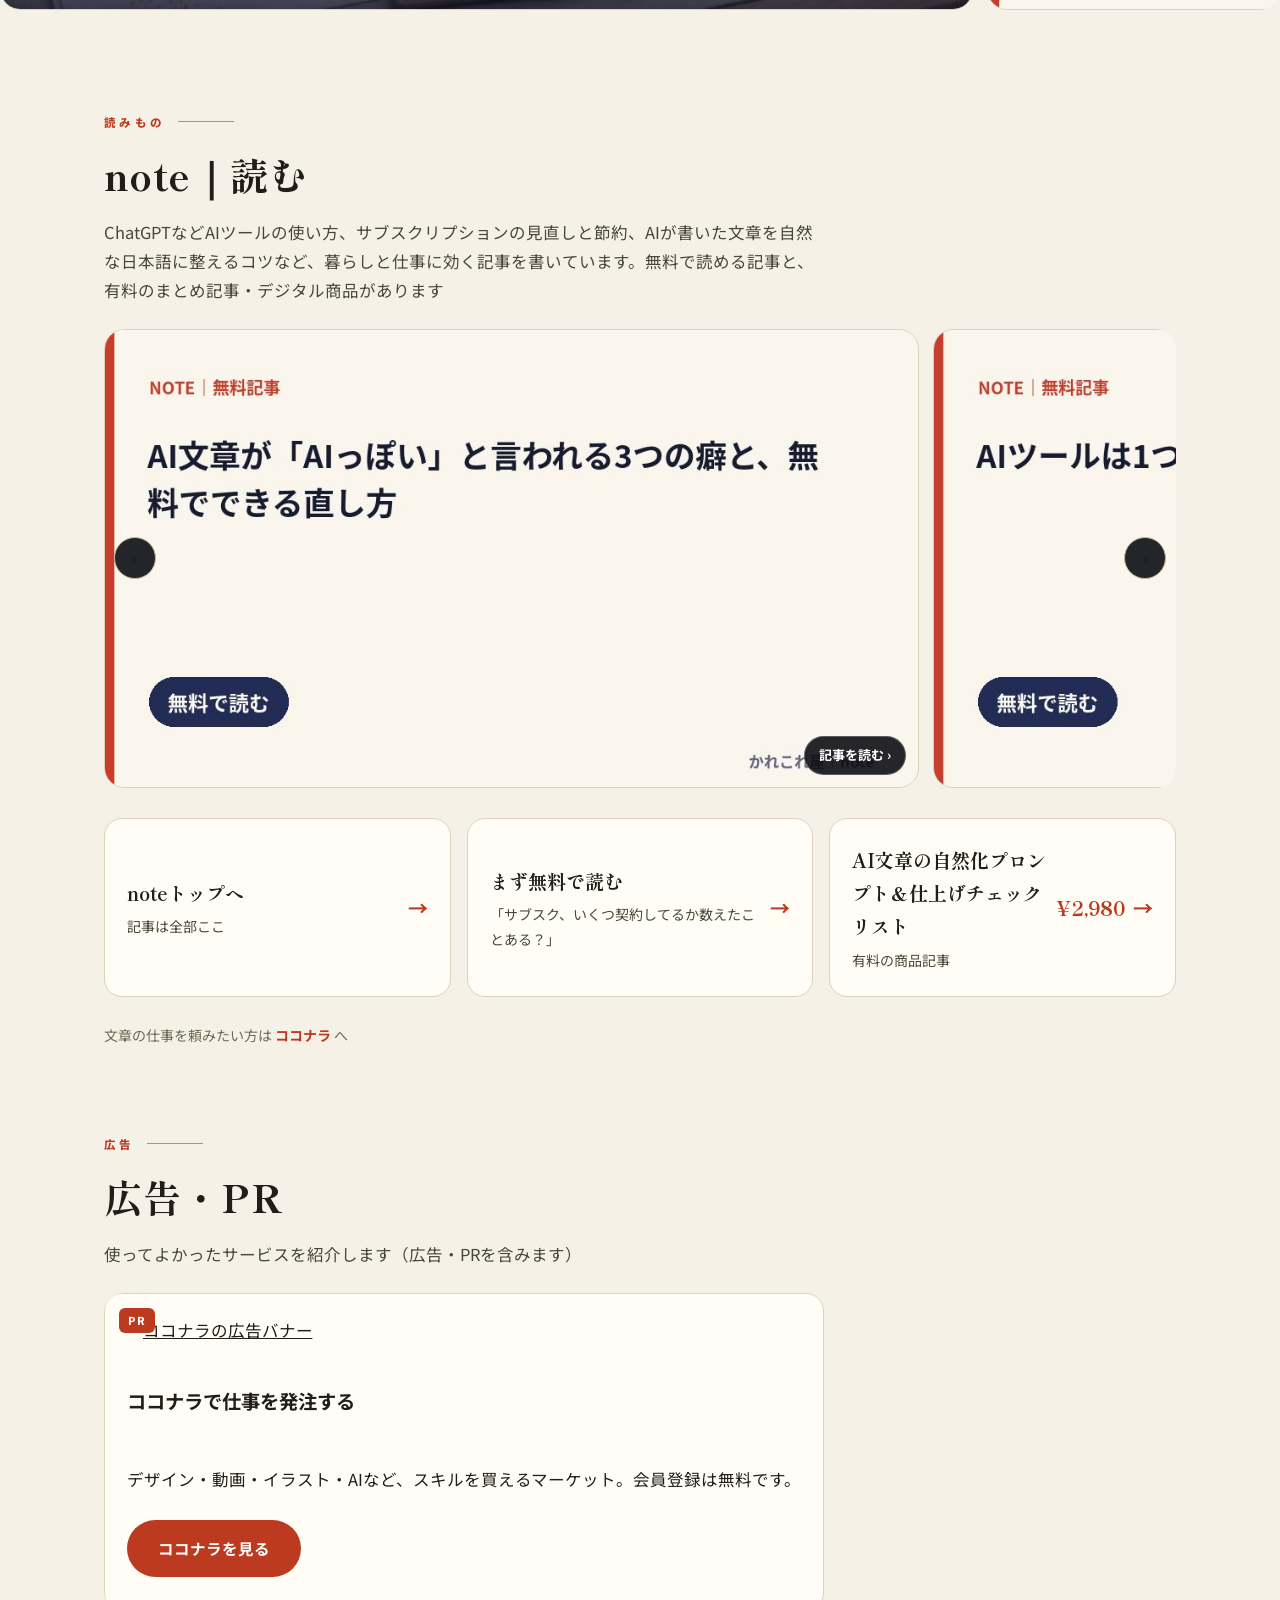
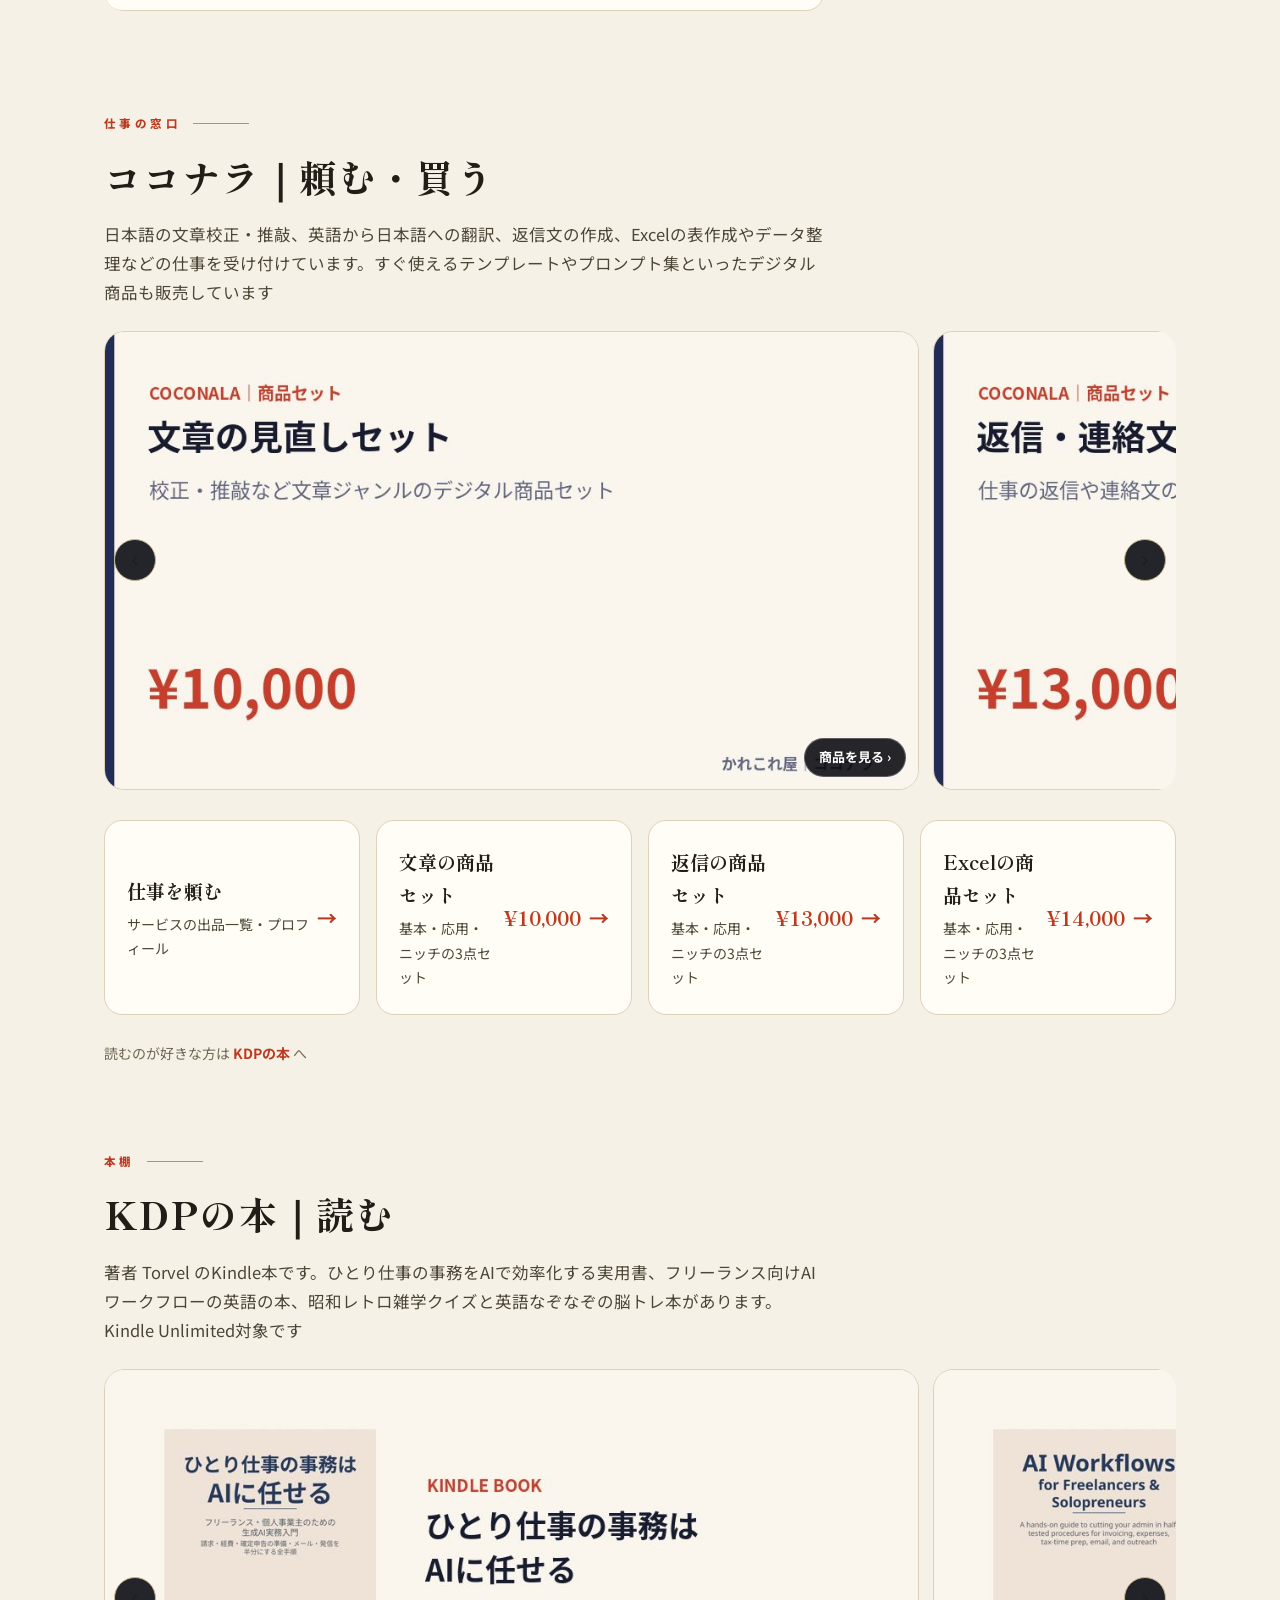
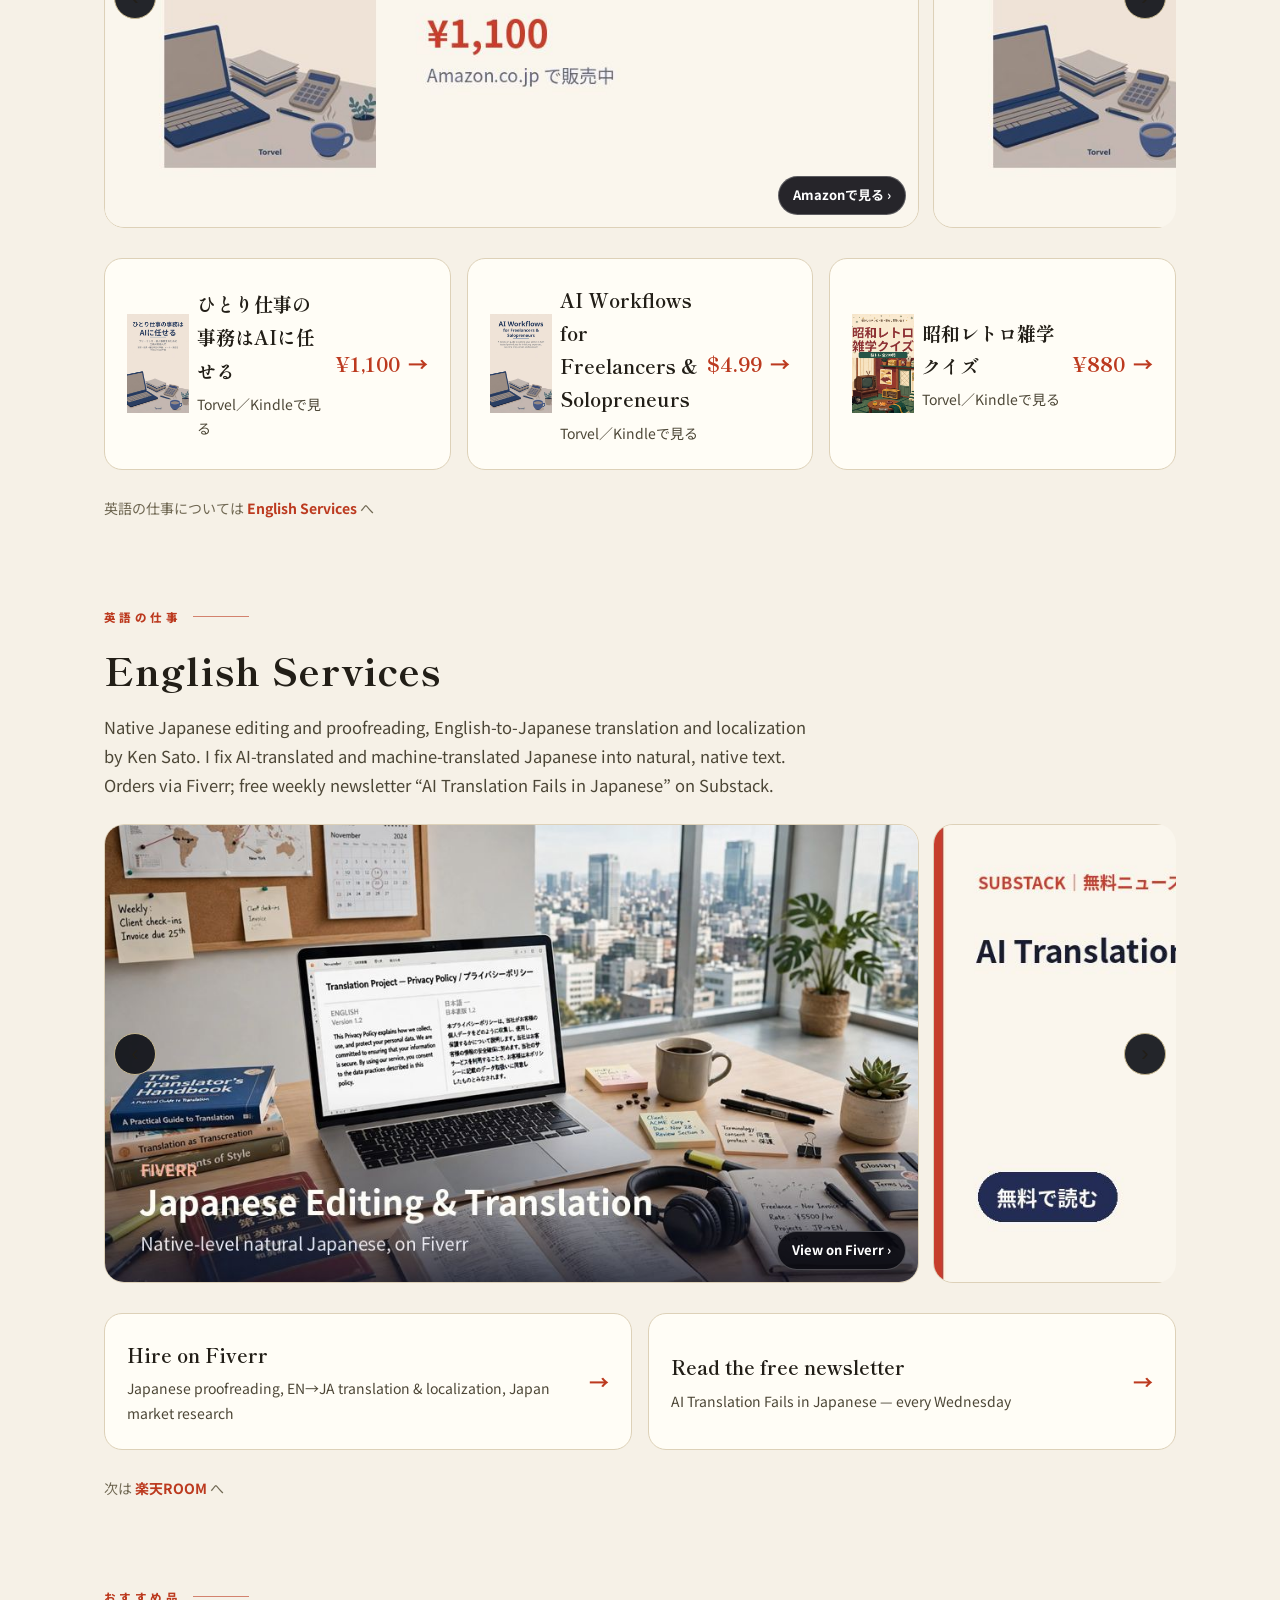
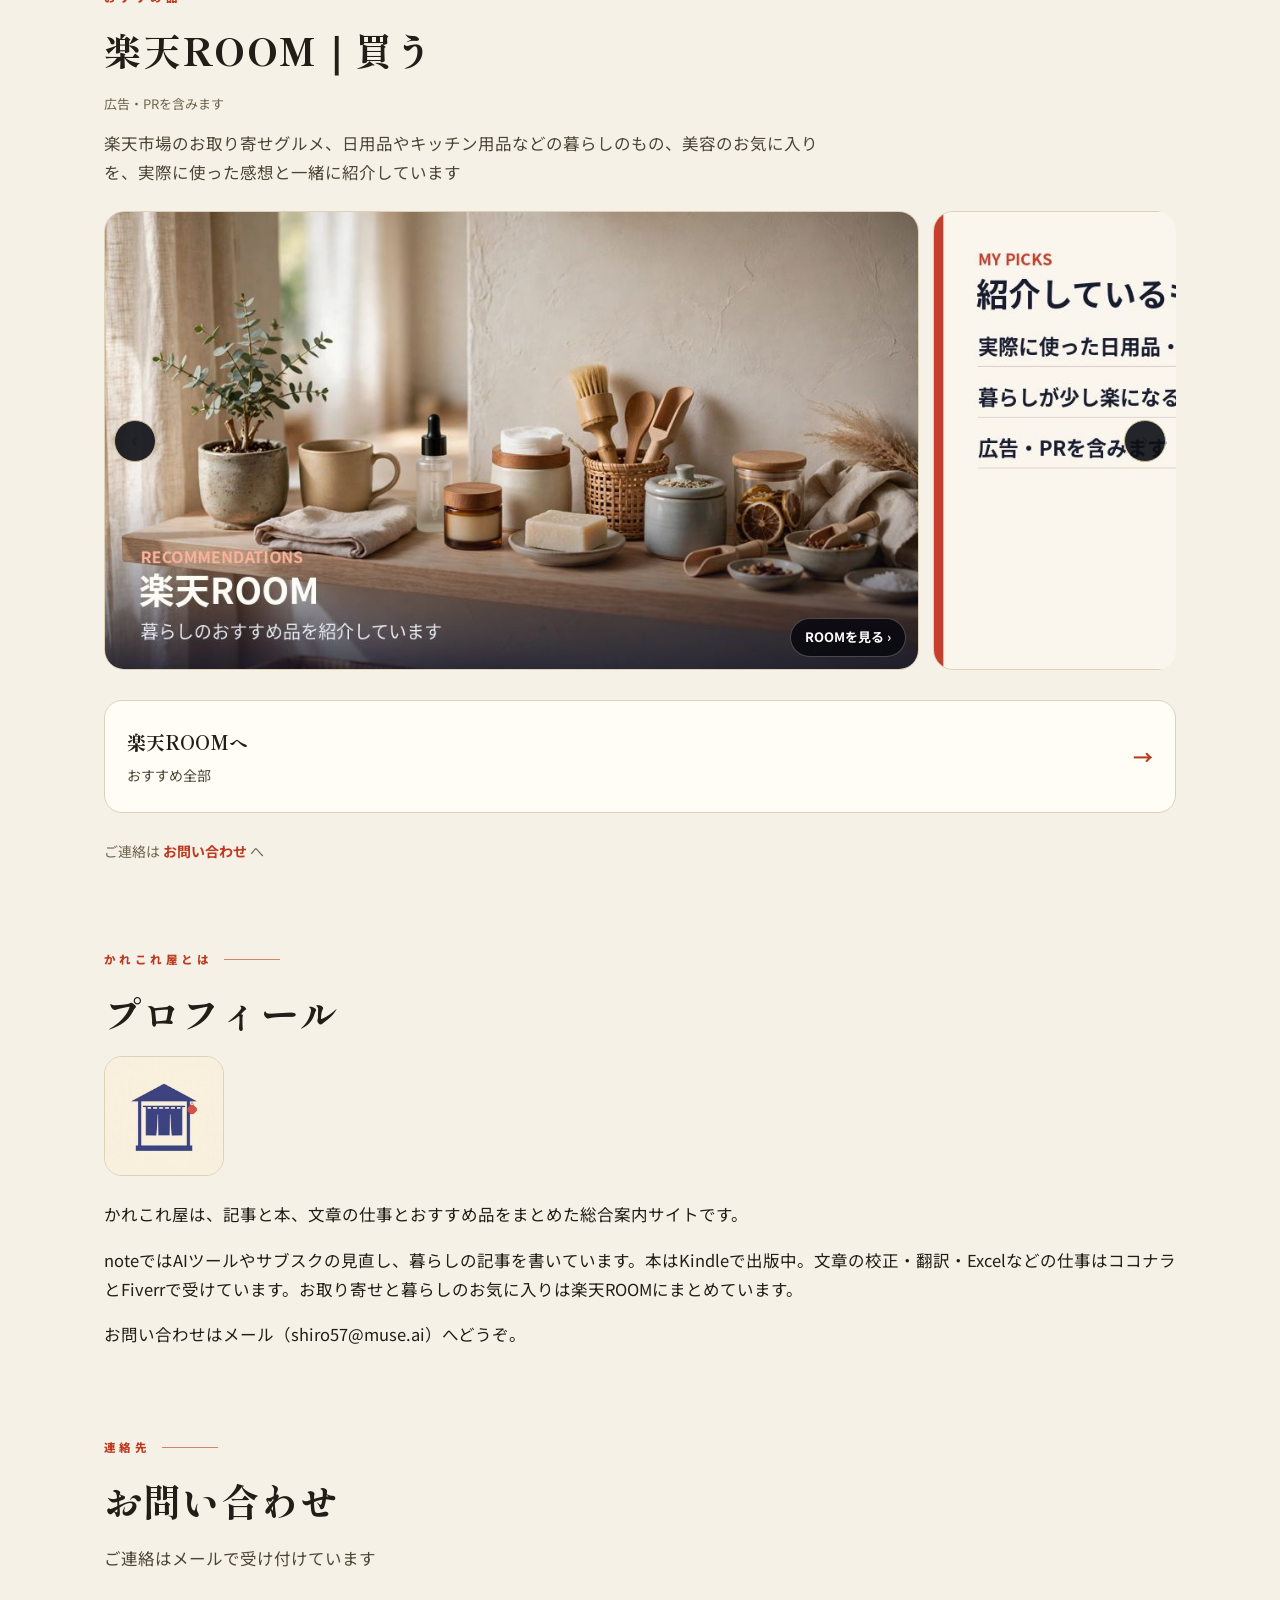
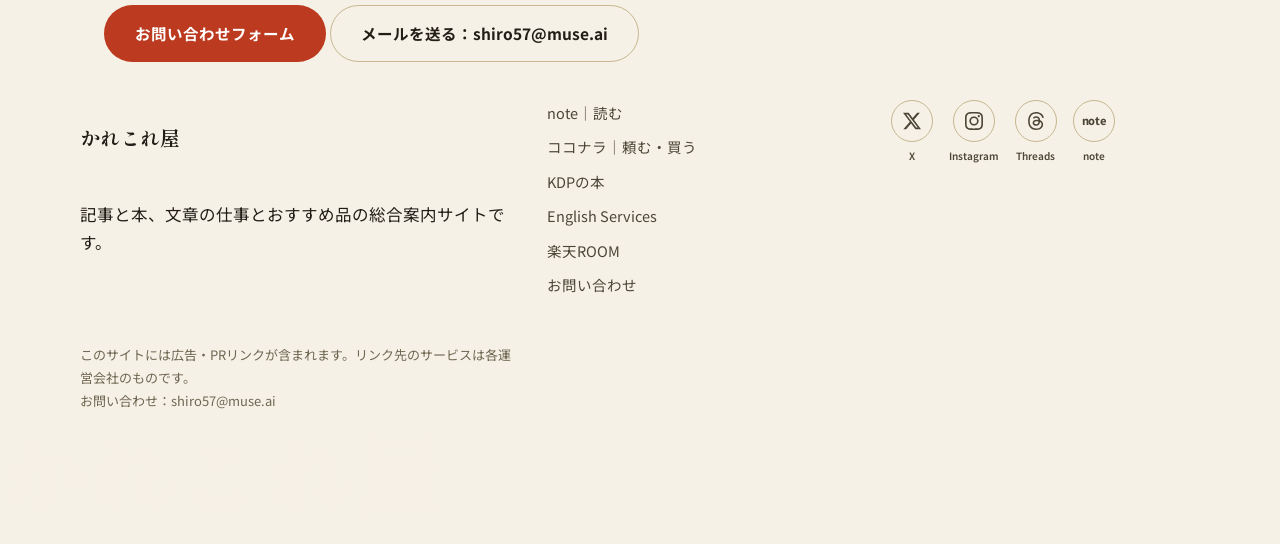
==== commit 3813904f: "Add light (paper) theme with toggle + hero zoom animation" ====
--- a/index.html
+++ b/index.html
@@ -27,6 +27,7 @@
 <link rel="apple-touch-icon" href="assets/apple-touch-icon.png">
 <link rel="preconnect" href="https://fonts.googleapis.com">
 <link rel="preconnect" href="https://fonts.gstatic.com" crossorigin>
+<script>try{document.documentElement.dataset.theme=localStorage.getItem('kk-theme')||'light'}catch(e){document.documentElement.dataset.theme='light'}</script>
 <link href="https://fonts.googleapis.com/css2?family=Noto+Sans+JP:wght@400;700;900&family=Shippori+Mincho:wght@600;800&display=swap" rel="stylesheet">
 <link rel="stylesheet" href="style.css">
 <script type="application/ld+json">
@@ -81,6 +82,7 @@
     <a href="#room">おすすめ品</a>
     <a class="nav-cta" href="#contact">お問い合わせ</a>
   </nav>
+    <button class="theme-btn" id="themeBtn" type="button" aria-label="テーマ切り替え"><svg class="tb-moon" viewBox="0 0 24 24" fill="none" stroke="currentColor" stroke-width="2" stroke-linecap="round" stroke-linejoin="round"><path d="M12 3a6 6 0 0 0 9 9 9 9 0 1 1-9-9Z"/></svg><svg class="tb-sun" viewBox="0 0 24 24" fill="none" stroke="currentColor" stroke-width="2" stroke-linecap="round" stroke-linejoin="round"><circle cx="12" cy="12" r="4"/><path d="M12 2v2M12 20v2M4.93 4.93l1.41 1.41M17.66 17.66l1.41 1.41M2 12h2M20 12h2M6.34 17.66l-1.41 1.41M19.07 4.93l-1.41 1.41"/></svg><span class="tb-to-dark">夜の色に</span><span class="tb-to-light">昼の色に</span></button>
 </header>
 <div class="season-bar"><span class="season-label">季節のひとこと</span><p>秋の夜長に、読書と文章の仕事を。かれこれ屋は今日も開いています。</p></div>
 
--- a/style.css
+++ b/style.css
@@ -9,7 +9,37 @@
   --serif:"Shippori Mincho","Hiragino Mincho ProN","Yu Mincho",serif;
   --sans:"Noto Sans JP","Hiragino Kaku Gothic ProN",sans-serif;
   --shadow:0 18px 44px rgba(0,0,0,.45);
-}
+  --grid:rgba(244,241,234,.05);
+}
+
+/* 昼テーマ：紙とインク（テーマ切り替え用） */
+:root[data-theme="light"]{
+  --bg:#f6f1e7; --bg2:#efe8d8; --surface:#fffdf6; --surface2:#f3eddd;
+  --ink:#221e17; --ink2:#4c4636; --muted:#6f6752;
+  --line:#ddd1b8; --line2:#c6b78f;
+  --shu:#bc3a1f; --shu-btn:#bc3a1f; --shu-soft:rgba(188,58,31,.10);
+  --indigo:#44599e; --accent:#8a6a1c;
+  --shadow:0 18px 44px rgba(80,66,30,.16);
+  --grid:rgba(34,30,23,.055);
+}
+:root[data-theme="light"] .topbar{background:#ece3cd}
+:root[data-theme="light"] .site-header{background:rgba(246,241,231,.88)}
+:root[data-theme="light"] .site-footer{background:#efe8d8}
+:root[data-theme="light"] .hero::after{
+  background:linear-gradient(100deg, rgba(246,241,231,.95) 30%, rgba(246,241,231,.68) 62%, rgba(246,241,231,.35)),
+  url('assets/hero-biz.svg') center/cover no-repeat;
+}
+:root[data-theme="light"] .hero h1{color:var(--ink)}
+:root[data-theme="light"] .hero-lines b{color:var(--ink)}
+/* テーマ切り替えボタン */
+.theme-btn{
+  display:inline-flex;align-items:center;gap:6px;border:1px solid var(--line2);background:transparent;
+  color:var(--ink2);border-radius:999px;padding:7px 13px;font-size:12.5px;font-weight:700;cursor:pointer;font-family:var(--sans);
+}
+.theme-btn svg{width:15px;height:15px}
+.theme-btn:hover{border-color:var(--shu);color:var(--shu)}
+:root[data-theme="light"] .tb-sun,:root[data-theme="light"] .tb-to-light{display:none}
+:root:not([data-theme="light"]) .tb-moon,:root:not([data-theme="light"]) .tb-to-dark{display:none}
 *{box-sizing:border-box}
 html{scroll-behavior:smooth;scroll-padding-top:96px}
 body{
@@ -72,12 +102,22 @@
 /* ヒーロー */
 .hero{
   position:relative;max-width:none;margin:0;padding:110px 24px 96px;text-align:left;
-  background:
-    linear-gradient(100deg, rgba(9,10,17,.93) 30%, rgba(9,10,17,.62) 62%, rgba(9,10,17,.38)),
-    url('assets/hero-night.svg') center/cover no-repeat;
-  border-bottom:1px solid var(--line);overflow:hidden;
-}
-.hero>*{max-width:1120px;margin-left:auto;margin-right:auto;position:relative}
+  background:var(--bg);
+  border-bottom:1px solid var(--line);overflow:hidden;isolation:isolate;
+}
+.hero::after{
+  content:"";position:absolute;inset:0;z-index:0;
+  background:linear-gradient(100deg, rgba(9,10,17,.93) 30%, rgba(9,10,17,.62) 62%, rgba(9,10,17,.38)),
+  url('assets/hero-night.svg') center/cover no-repeat;
+  animation:heroZoom 18s ease-in-out infinite alternate;
+}
+.hero::before{
+  content:"";position:absolute;inset:0;z-index:1;pointer-events:none;
+  background-image:linear-gradient(var(--grid) 1px,transparent 1px),linear-gradient(90deg,var(--grid) 1px,transparent 1px);
+  background-size:30px 30px;
+}
+@keyframes heroZoom{from{transform:scale(1)}to{transform:scale(1.07)}}
+.hero>*{max-width:1120px;margin-left:auto;margin-right:auto;position:relative;z-index:2}
 .hero-kicker{
   font-size:12px;letter-spacing:.34em;color:var(--accent);font-weight:800;margin:0 0 18px;
   animation:rise .8s .05s cubic-bezier(.2,.7,.2,1) both;
@@ -146,6 +186,7 @@
 .reveal.in{opacity:1;transform:none}
 @media (prefers-reduced-motion: reduce){
   .reveal{opacity:1;transform:none;transition:none}
+  .hero::after{animation:none}
   .hero-kicker,.hero h1,.hero-lead,.hero-copy,.hero-buttons,.hero-btns,.hero-lines,.trust-line{animation:none}
   html{scroll-behavior:auto}
 }
